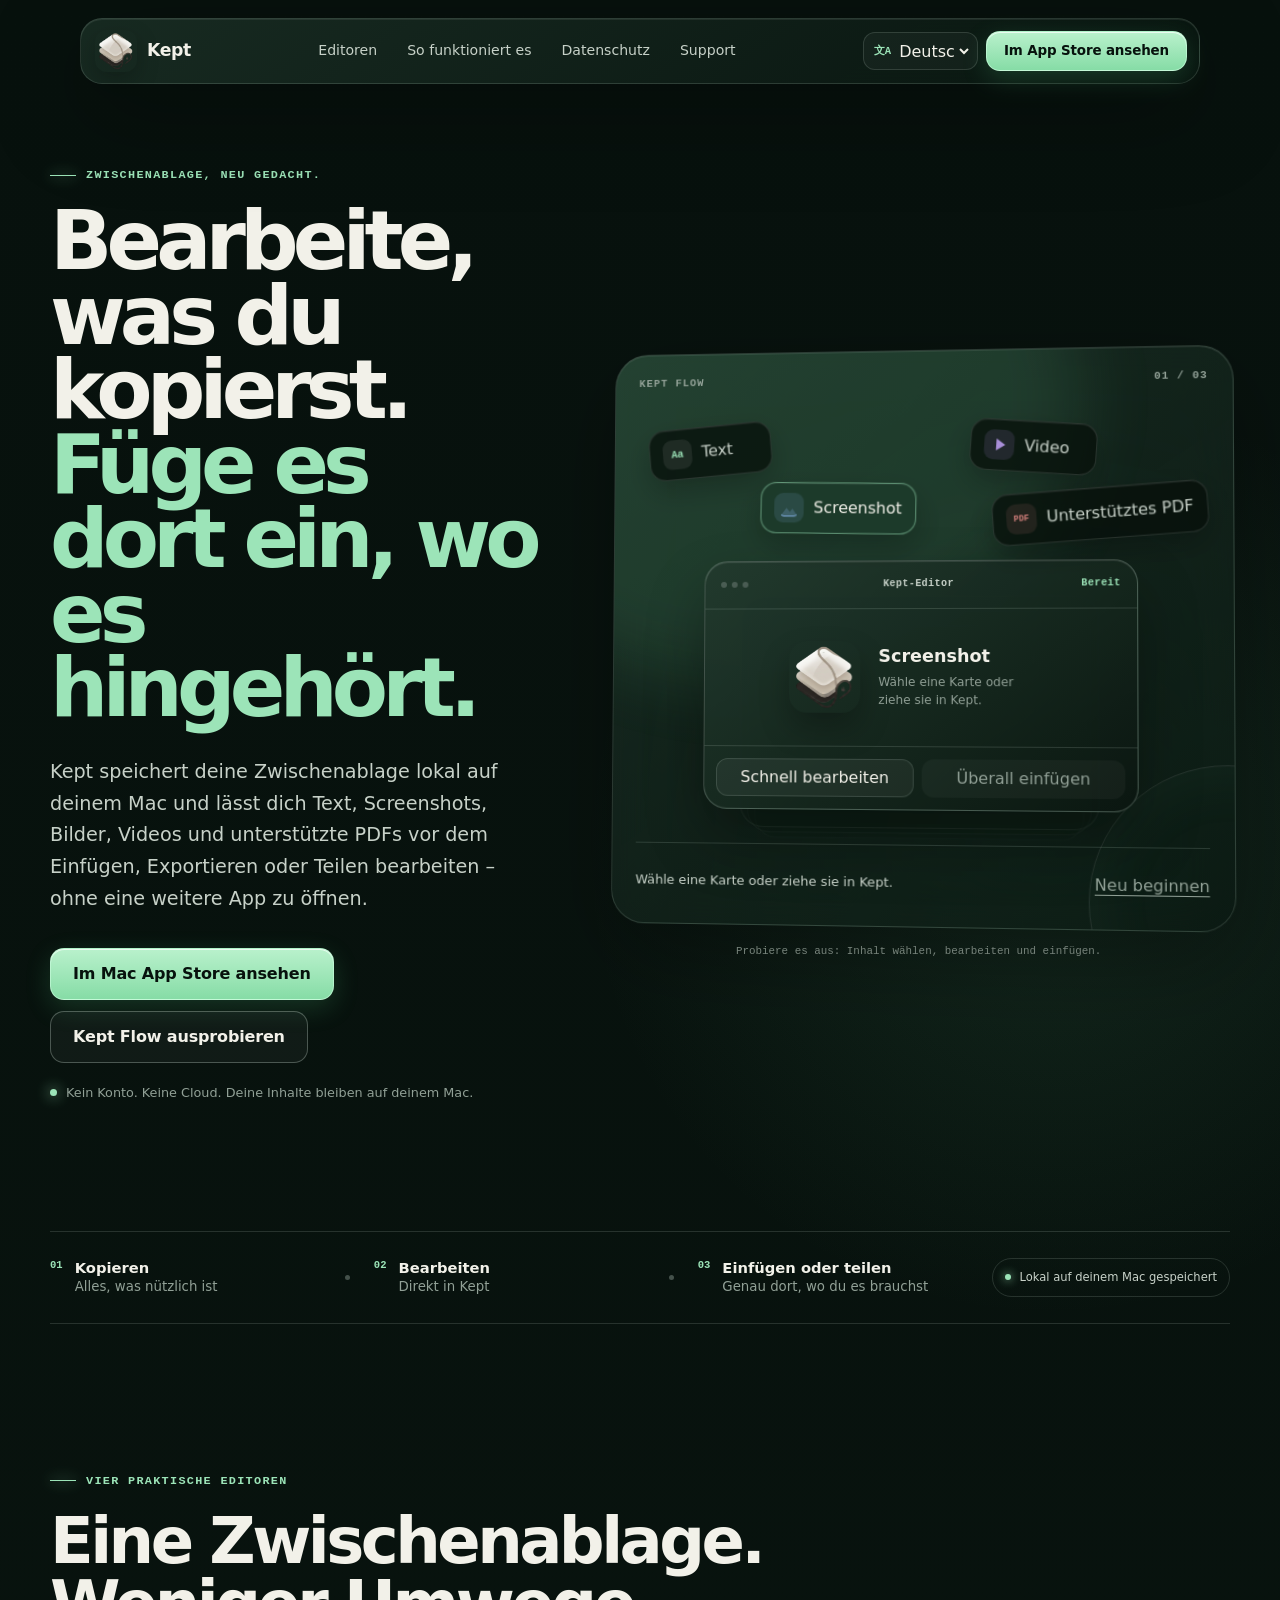
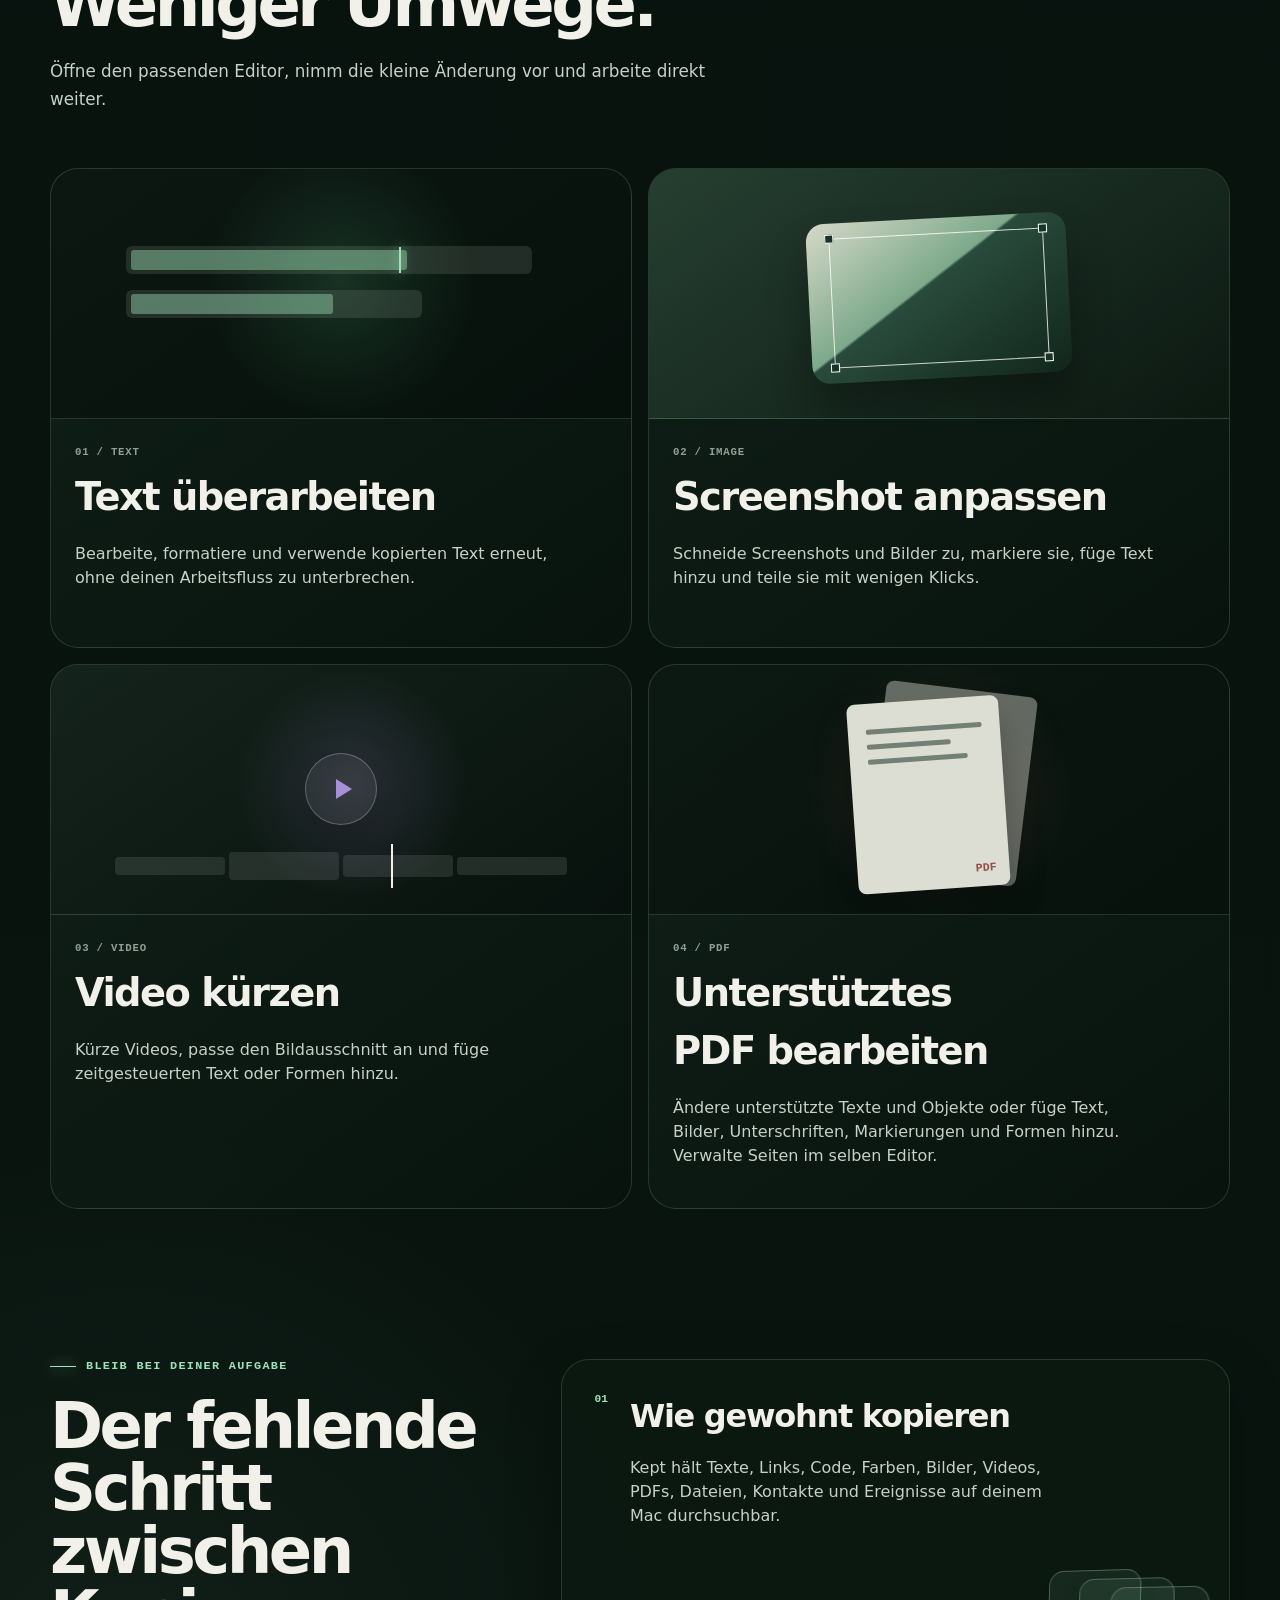
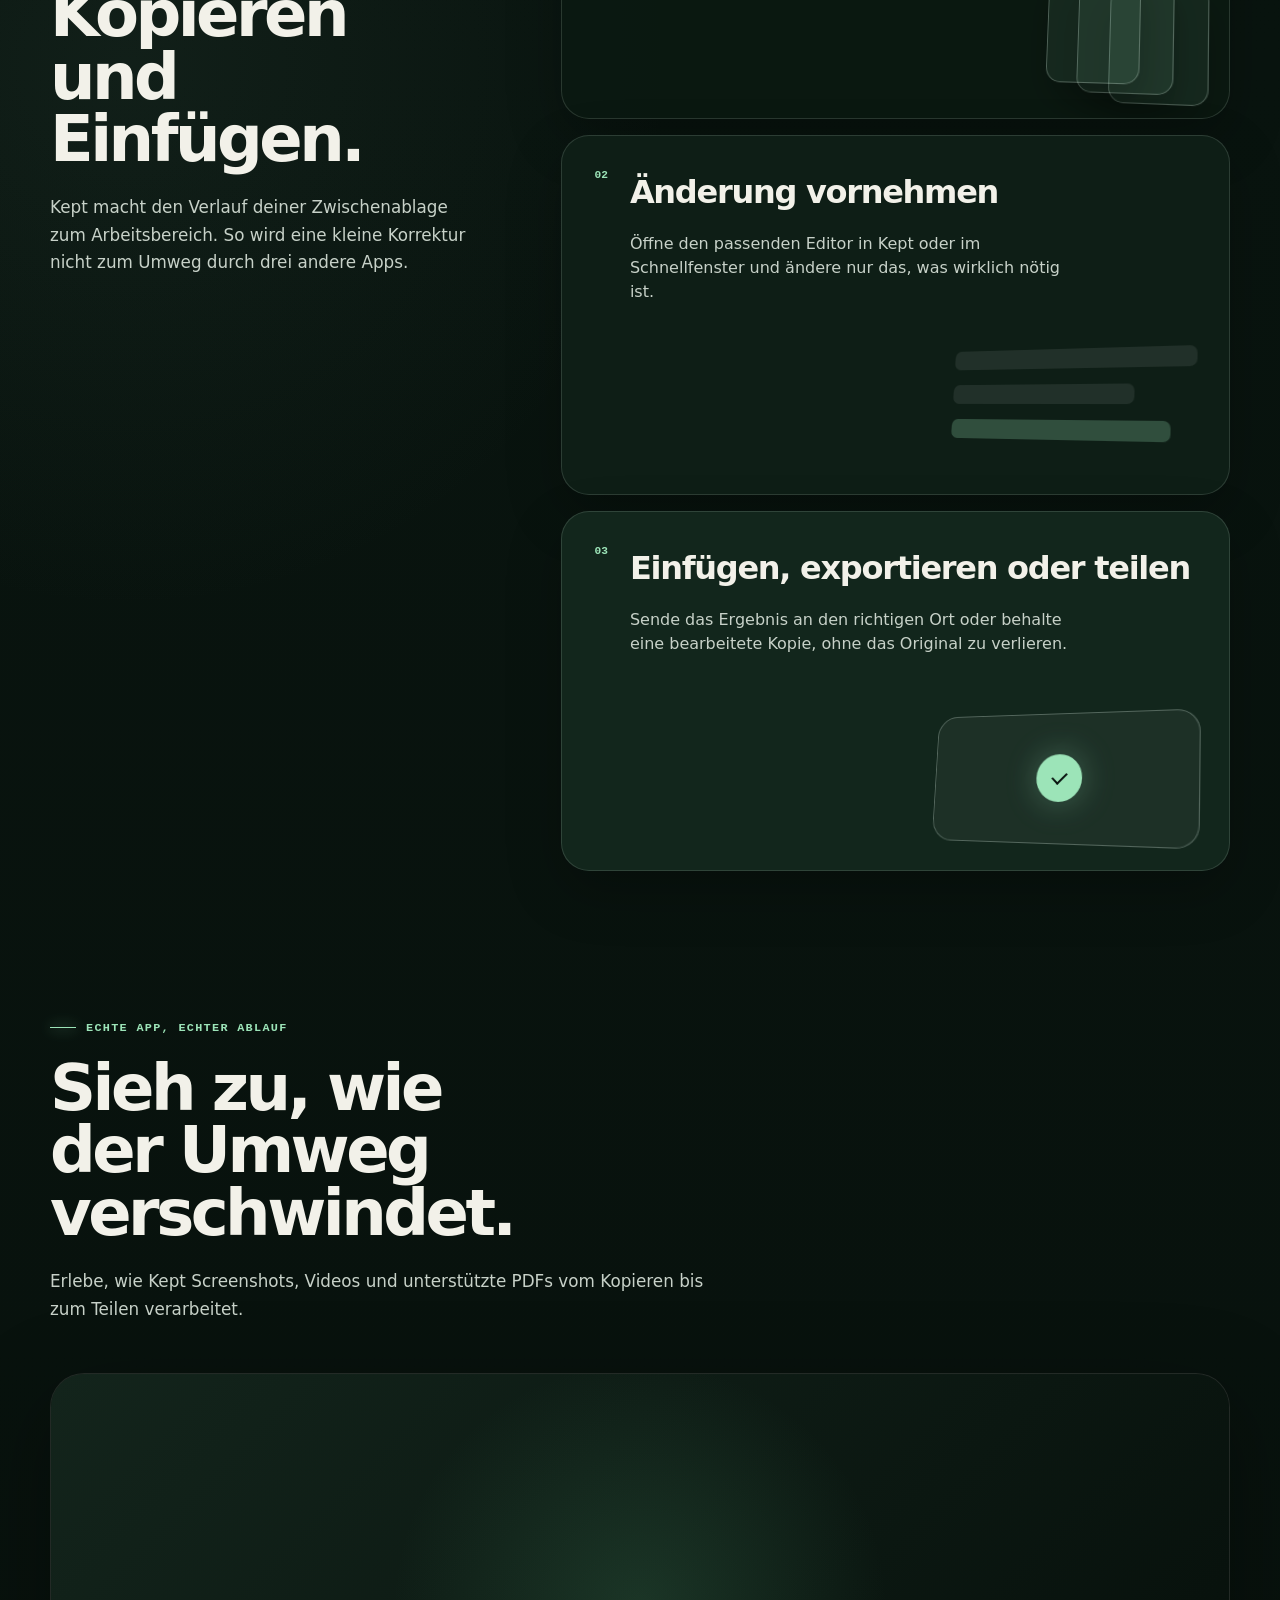
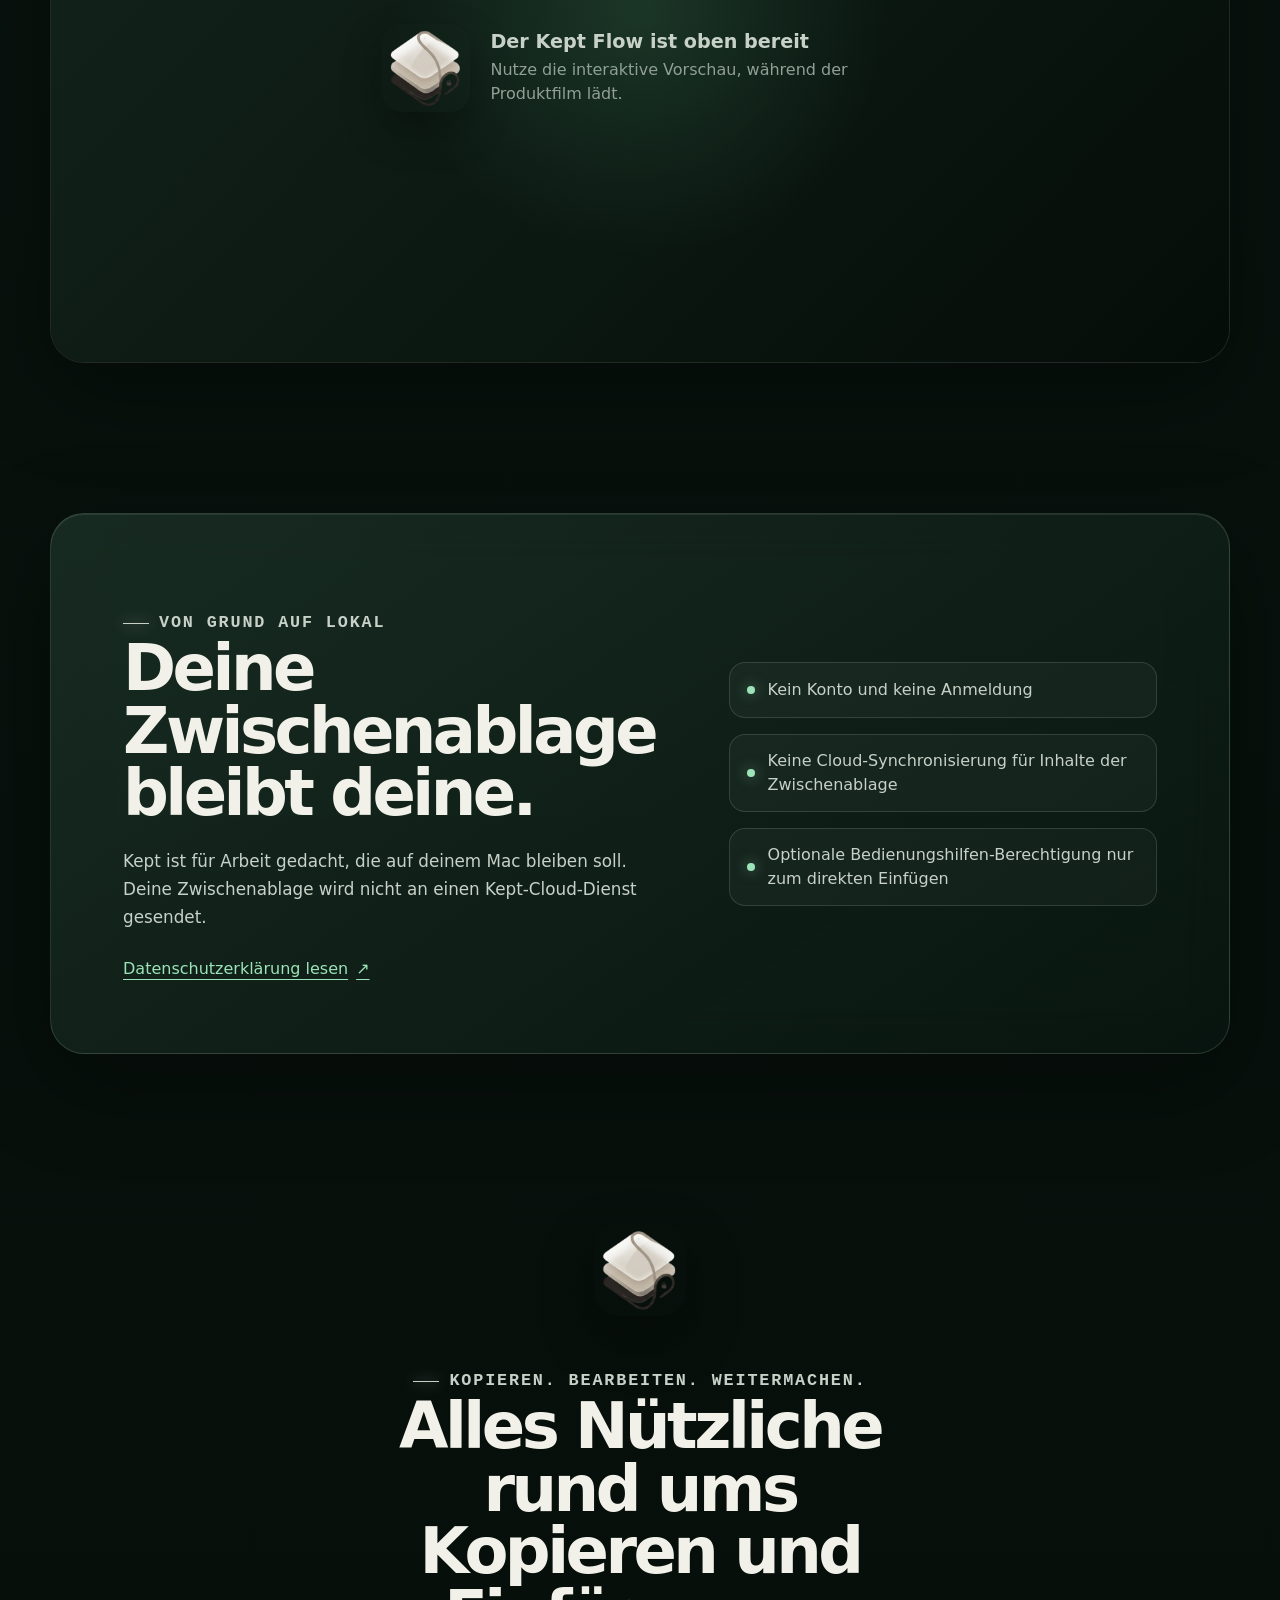
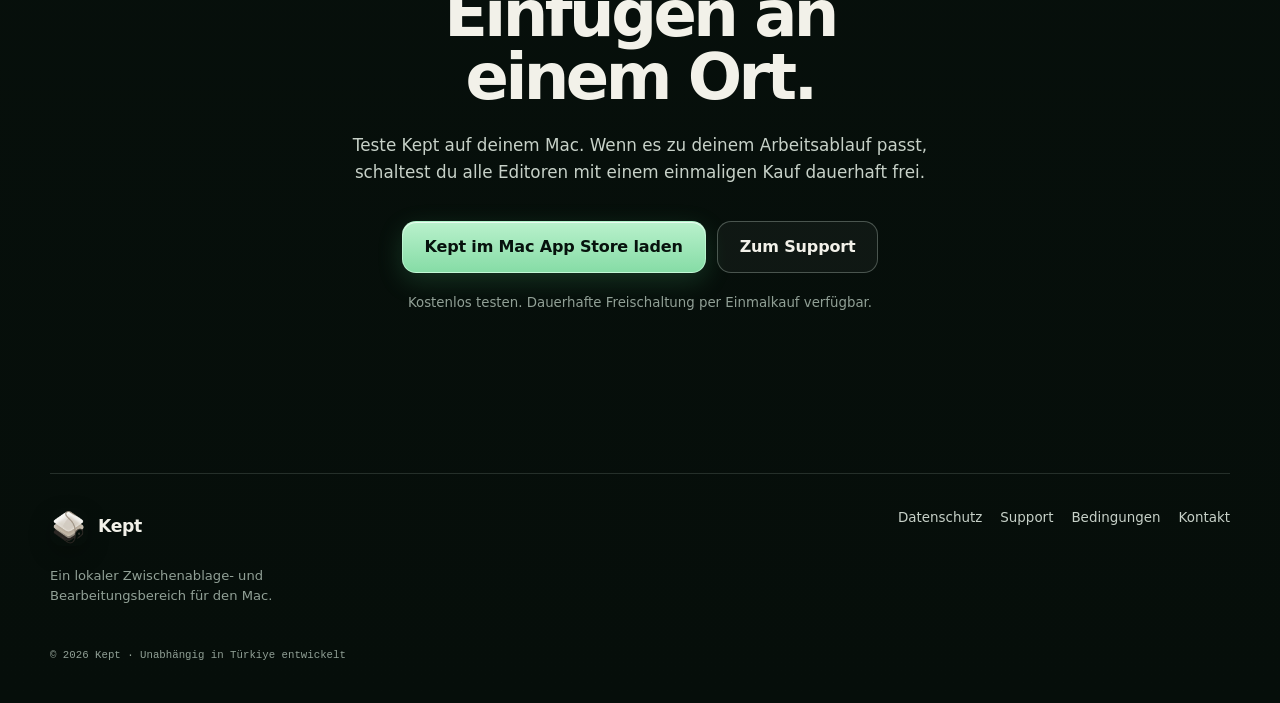
==== de/index.html @ a21b1c45 "Build localized Kept product website" ====
<!doctype html>
<html lang="de" dir="ltr" data-root-prefix="../">
<head>
  <meta charset="utf-8">
  <meta name="viewport" content="width=device-width, initial-scale=1">
  <title>Kept — Kopiertes auf dem Mac bearbeiten</title>
  <meta name="description" content="Ein lokaler Zwischenablage-Manager für den Mac. Bearbeite kopierte Texte, Screenshots, Bilder, Videos und unterstützte PDFs vor dem Einfügen oder Teilen.">
  <meta name="robots" content="index,follow,max-image-preview:large">
  <meta name="theme-color" content="#08110d">
  <meta name="apple-itunes-app" content="app-id=6772479708">
  <link rel="canonical" href="https://yunusislegel-kept.github.io/kept-support/de/">
  <link rel="icon" href="../assets/KeptLogo.png">
  <link rel="apple-touch-icon" href="../assets/KeptLogo.png">
  <link rel="alternate" hreflang="en" href="https://yunusislegel-kept.github.io/kept-support/">
  <link rel="alternate" hreflang="tr" href="https://yunusislegel-kept.github.io/kept-support/tr/">
  <link rel="alternate" hreflang="de" href="https://yunusislegel-kept.github.io/kept-support/de/">
  <link rel="alternate" hreflang="fr" href="https://yunusislegel-kept.github.io/kept-support/fr/">
  <link rel="alternate" hreflang="es" href="https://yunusislegel-kept.github.io/kept-support/es/">
  <link rel="alternate" hreflang="pt-BR" href="https://yunusislegel-kept.github.io/kept-support/pt-BR/">
  <link rel="alternate" hreflang="ja" href="https://yunusislegel-kept.github.io/kept-support/ja/">
  <link rel="alternate" hreflang="x-default" href="https://yunusislegel-kept.github.io/kept-support/">
  <meta property="og:type" content="website">
  <meta property="og:site_name" content="Kept">
  <meta property="og:title" content="Kept — Kopiertes auf dem Mac bearbeiten">
  <meta property="og:description" content="Ein lokaler Zwischenablage-Manager für den Mac. Bearbeite kopierte Texte, Screenshots, Bilder, Videos und unterstützte PDFs vor dem Einfügen oder Teilen.">
  <meta property="og:url" content="https://yunusislegel-kept.github.io/kept-support/de/">
  <meta property="og:image" content="https://yunusislegel-kept.github.io/kept-support/assets/kept-social-preview.png">
  <meta property="og:image:width" content="1200">
  <meta property="og:image:height" content="630">
  <meta property="og:image:alt" content="Kept for Mac">
  <meta property="og:locale" content="de_DE">
  <meta property="og:locale:alternate" content="en_US">
  <meta property="og:locale:alternate" content="tr_TR">
  <meta property="og:locale:alternate" content="fr_FR">
  <meta property="og:locale:alternate" content="es_ES">
  <meta property="og:locale:alternate" content="pt_BR">
  <meta property="og:locale:alternate" content="ja_JP">
  <meta name="twitter:card" content="summary_large_image">
  <meta name="twitter:title" content="Kept — Kopiertes auf dem Mac bearbeiten">
  <meta name="twitter:description" content="Ein lokaler Zwischenablage-Manager für den Mac. Bearbeite kopierte Texte, Screenshots, Bilder, Videos und unterstützte PDFs vor dem Einfügen oder Teilen.">
  <meta name="twitter:image" content="https://yunusislegel-kept.github.io/kept-support/assets/kept-social-preview.png">
  <link rel="stylesheet" href="../assets/site.css">
  <script type="application/ld+json">{"@context":"https://schema.org","@type":"SoftwareApplication","name":"Kept: Clipboard & PDF Editor","applicationCategory":"ProductivityApplication","operatingSystem":"macOS 13.0 or later","url":"https://yunusislegel-kept.github.io/kept-support/de/","downloadUrl":"https://apps.apple.com/app/id6772479708","image":"https://yunusislegel-kept.github.io/kept-support/assets/kept-social-preview.png","description":"Ein lokaler Zwischenablage-Manager für den Mac. Bearbeite kopierte Texte, Screenshots, Bilder, Videos und unterstützte PDFs vor dem Einfügen oder Teilen.","softwareVersion":"2.0","author":{"@type":"Person","name":"Yunus İşlegel"},"offers":{"@type":"Offer","category":"Free download with optional one-time in-app purchase"}}</script>
</head>
<body>
  <a class="skip-link" href="#main">Zum Inhalt springen</a>

  <div class="site-shell">
    <header class="site-header" data-header>
      <nav class="nav-shell glass" aria-label="Hauptnavigation">
        <a class="brand" href="../index.html" aria-label="Kept">
          <img src="../assets/KeptLogo.png" width="42" height="42" alt="">
          <span>Kept</span>
        </a>

        <div class="nav-links" id="primary-navigation">
          <a href="#studios">Editoren</a>
          <a href="#workflow">So funktioniert es</a>
          <a href="../privacy.html">Datenschutz</a>
          <a href="../support.html">Support</a>
        </div>

        <div class="nav-actions">
          <label class="language-control">
            <span class="sr-only">Sprache auswählen</span>
            <span aria-hidden="true">文A</span>
            <select data-language-picker aria-label="Sprache auswählen">
              <option value="en">English</option>
              <option value="tr">Türkçe</option>
              <option value="de" selected>Deutsch</option>
              <option value="fr">Français</option>
              <option value="es">Español</option>
              <option value="pt-BR">Português</option>
              <option value="ja">日本語</option>
            </select>
          </label>
          <a class="button button-small button-bright" href="https://apps.apple.com/app/id6772479708" data-app-store-link>Im App Store ansehen</a>
          <button class="menu-toggle" type="button" aria-expanded="false" aria-controls="primary-navigation" aria-label="Navigationsmenü öffnen" data-menu-toggle>
            <span></span><span></span>
          </button>
        </div>
      </nav>
    </header>

    <main id="main">
      <section class="hero section-pad" aria-labelledby="hero-title">
        <div class="hero-copy reveal">
          <p class="eyebrow"><span></span>Zwischenablage, neu gedacht.</p>
          <h1 id="hero-title">Bearbeite, was du kopierst. <em>Füge es dort ein, wo es hingehört.</em></h1>
          <p class="hero-lead">Kept speichert deine Zwischenablage lokal auf deinem Mac und lässt dich Text, Screenshots, Bilder, Videos und unterstützte PDFs vor dem Einfügen, Exportieren oder Teilen bearbeiten – ohne eine weitere App zu öffnen.</p>
          <div class="hero-actions">
            <a class="button button-large button-bright" href="https://apps.apple.com/app/id6772479708">Im Mac App Store ansehen</a>
            <a class="button button-large button-quiet" href="#flow-demo">Kept Flow ausprobieren</a>
          </div>
          <p class="trust-note"><span aria-hidden="true"></span>Kein Konto. Keine Cloud. Deine Inhalte bleiben auf deinem Mac.</p>
        </div>

        <div class="flow-wrap reveal" id="flow-demo">
          <div class="flow-stage glass" data-flow-stage
               data-picked="Ausgewählt"
               data-edited="Bearbeitet"
               data-complete="Bereit zum Einfügen"
               data-idle="Bereit">
            <div class="flow-topline">
              <span>Kept Flow</span>
              <span data-flow-count>01 / 03</span>
            </div>

            <div class="source-orbit" aria-label="Wähle einen kopierten Inhalt aus">
              <button class="source-card source-card-text" type="button" draggable="true" data-flow-source="text" aria-pressed="false">
                <span class="file-mark mark-text">Aa</span>
                <span>Text</span>
              </button>
              <button class="source-card source-card-image is-selected" type="button" draggable="true" data-flow-source="image" aria-pressed="true">
                <span class="file-mark mark-image"></span>
                <span>Screenshot</span>
              </button>
              <button class="source-card source-card-video" type="button" draggable="true" data-flow-source="video" aria-pressed="false">
                <span class="file-mark mark-video"></span>
                <span>Video</span>
              </button>
              <button class="source-card source-card-pdf" type="button" draggable="true" data-flow-source="pdf" aria-pressed="false">
                <span class="file-mark mark-pdf">PDF</span>
                <span>Unterstütztes PDF</span>
              </button>
            </div>

            <div class="flow-machine" data-flow-dropzone tabindex="0" role="button" aria-label="Ausgewählten Inhalt in Kept ablegen">
              <div class="machine-depth depth-three"></div>
              <div class="machine-depth depth-two"></div>
              <div class="machine-depth depth-one"></div>
              <div class="machine-face">
                <div class="machine-bar">
                  <span class="traffic"><i></i><i></i><i></i></span>
                  <span>Kept-Editor</span>
                  <span class="machine-status" data-flow-status aria-live="polite">Bereit</span>
                </div>
                <div class="machine-content">
                  <img src="../assets/KeptLogo.png" width="72" height="72" alt="">
                  <div>
                    <strong data-flow-title>Screenshot</strong>
                    <span data-flow-description>Wähle eine Karte oder ziehe sie in Kept.</span>
                  </div>
                </div>
                <div class="edit-strip" aria-label="Bearbeitungsaktionen">
                  <button type="button" data-flow-edit>Schnell bearbeiten</button>
                  <button type="button" data-flow-paste disabled>Überall einfügen</button>
                </div>
              </div>
            </div>

            <div class="flow-caption">
              <p data-flow-message aria-live="polite">Wähle eine Karte oder ziehe sie in Kept.</p>
              <button type="button" data-flow-reset>Neu beginnen</button>
            </div>
          </div>
          <p class="flow-hint">Probiere es aus: Inhalt wählen, bearbeiten und einfügen.</p>
        </div>
      </section>

      <section class="proof-rail section-pad reveal" aria-label="Der Kept-Arbeitsablauf">
        <div><span>01</span><strong>Kopieren</strong><small>Alles, was nützlich ist</small></div>
        <i aria-hidden="true"></i>
        <div><span>02</span><strong>Bearbeiten</strong><small>Direkt in Kept</small></div>
        <i aria-hidden="true"></i>
        <div><span>03</span><strong>Einfügen oder teilen</strong><small>Genau dort, wo du es brauchst</small></div>
        <div class="local-chip"><b></b>Lokal auf deinem Mac gespeichert</div>
      </section>

      <section class="studios section-pad" id="studios" aria-labelledby="studios-title">
        <div class="section-heading reveal">
          <p class="eyebrow"><span></span>Vier praktische Editoren</p>
          <h2 id="studios-title">Eine Zwischenablage. Weniger Umwege.</h2>
          <p>Öffne den passenden Editor, nimm die kleine Änderung vor und arbeite direkt weiter.</p>
        </div>

        <div class="studio-grid">
          <article class="studio-card studio-text reveal">
            <div class="studio-visual text-visual" aria-hidden="true">
              <div class="text-line line-one"></div><div class="text-line line-two"></div><div class="text-cursor"></div>
            </div>
            <p class="card-index">01 / TEXT</p>
            <h3>Text überarbeiten</h3>
            <p>Bearbeite, formatiere und verwende kopierten Text erneut, ohne deinen Arbeitsfluss zu unterbrechen.</p>
          </article>

          <article class="studio-card studio-image reveal">
            <div class="studio-visual image-visual" aria-hidden="true">
              <div class="crop-frame"><span></span><span></span><span></span><span></span></div>
            </div>
            <p class="card-index">02 / IMAGE</p>
            <h3>Screenshot anpassen</h3>
            <p>Schneide Screenshots und Bilder zu, markiere sie, füge Text hinzu und teile sie mit wenigen Klicks.</p>
          </article>

          <article class="studio-card studio-video reveal">
            <div class="studio-visual video-visual" aria-hidden="true">
              <div class="play-mark"></div><div class="timeline"><i></i><i></i><i></i><i></i><b></b></div>
            </div>
            <p class="card-index">03 / VIDEO</p>
            <h3>Video kürzen</h3>
            <p>Kürze Videos, passe den Bildausschnitt an und füge zeitgesteuerten Text oder Formen hinzu.</p>
          </article>

          <article class="studio-card studio-pdf reveal">
            <div class="studio-visual pdf-visual" aria-hidden="true">
              <div class="pdf-page back-page"></div><div class="pdf-page front-page"><i></i><i></i><i></i><b>PDF</b></div>
            </div>
            <p class="card-index">04 / PDF</p>
            <h3>Unterstütztes PDF bearbeiten</h3>
            <p>Ändere unterstützte Texte und Objekte oder füge Text, Bilder, Unterschriften, Markierungen und Formen hinzu. Verwalte Seiten im selben Editor.</p>
          </article>
        </div>
      </section>

      <section class="workflow section-pad" id="workflow" aria-labelledby="workflow-title">
        <div class="workflow-intro reveal">
          <p class="eyebrow"><span></span>Bleib bei deiner Aufgabe</p>
          <h2 id="workflow-title">Der fehlende Schritt zwischen Kopieren und Einfügen.</h2>
          <p>Kept macht den Verlauf deiner Zwischenablage zum Arbeitsbereich. So wird eine kleine Korrektur nicht zum Umweg durch drei andere Apps.</p>
        </div>

        <div class="workflow-track">
          <article class="workflow-step reveal">
            <span>01</span>
            <div><h3>Wie gewohnt kopieren</h3><p>Kept hält Texte, Links, Code, Farben, Bilder, Videos, PDFs, Dateien, Kontakte und Ereignisse auf deinem Mac durchsuchbar.</p></div>
            <div class="step-object object-copy" aria-hidden="true"><i></i><i></i><i></i></div>
          </article>
          <article class="workflow-step reveal">
            <span>02</span>
            <div><h3>Änderung vornehmen</h3><p>Öffne den passenden Editor in Kept oder im Schnellfenster und ändere nur das, was wirklich nötig ist.</p></div>
            <div class="step-object object-edit" aria-hidden="true"><i></i><i></i><i></i></div>
          </article>
          <article class="workflow-step reveal">
            <span>03</span>
            <div><h3>Einfügen, exportieren oder teilen</h3><p>Sende das Ergebnis an den richtigen Ort oder behalte eine bearbeitete Kopie, ohne das Original zu verlieren.</p></div>
            <div class="step-object object-paste" aria-hidden="true"><i></i><b></b></div>
          </article>
        </div>
      </section>

      <section class="media-section section-pad" id="film" aria-labelledby="film-title">
        <div class="section-heading reveal">
          <p class="eyebrow"><span></span>Echte App, echter Ablauf</p>
          <h2 id="film-title">Sieh zu, wie der Umweg verschwindet.</h2>
          <p>Erlebe, wie Kept Screenshots, Videos und unterstützte PDFs vom Kopieren bis zum Teilen verarbeitet.</p>
        </div>

        <div class="media-frame glass reveal" data-media-frame>
          <video controls playsinline preload="metadata" poster="../assets/media/kept-demo-poster.jpg" data-product-video aria-label="Kept Produktdemonstration">
            <source src="../assets/media/kept-demo.mp4" type="video/mp4">
            <track kind="captions" srclang="en" label="English" src="../assets/media/kept-demo-en.vtt" default>
          </video>
          <div class="media-fallback" data-media-fallback>
            <img src="../assets/KeptLogo.png" width="88" height="88" alt="">
            <div><strong>Der Kept Flow ist oben bereit</strong><span>Nutze die interaktive Vorschau, während der Produktfilm lädt.</span></div>
          </div>
        </div>
      </section>

      <section class="privacy-section section-pad" id="privacy" aria-labelledby="privacy-title">
        <div class="privacy-card glass reveal">
          <div>
            <p class="eyebrow"><span></span>Von Grund auf lokal</p>
            <h2 id="privacy-title">Deine Zwischenablage bleibt deine.</h2>
            <p>Kept ist für Arbeit gedacht, die auf deinem Mac bleiben soll. Deine Zwischenablage wird nicht an einen Kept-Cloud-Dienst gesendet.</p>
            <a class="text-link" href="../privacy.html">Datenschutzerklärung lesen <span aria-hidden="true">↗</span></a>
          </div>
          <ul>
            <li><span></span>Kein Konto und keine Anmeldung</li>
            <li><span></span>Keine Cloud-Synchronisierung für Inhalte der Zwischenablage</li>
            <li><span></span>Optionale Bedienungshilfen-Berechtigung nur zum direkten Einfügen</li>
          </ul>
        </div>
      </section>

      <section class="final-cta section-pad reveal" aria-labelledby="cta-title">
        <img src="../assets/KeptLogo.png" width="92" height="92" alt="">
        <p class="eyebrow"><span></span>Kopieren. Bearbeiten. Weitermachen.</p>
        <h2 id="cta-title">Alles Nützliche rund ums Kopieren und Einfügen an einem Ort.</h2>
        <p>Teste Kept auf deinem Mac. Wenn es zu deinem Arbeitsablauf passt, schaltest du alle Editoren mit einem einmaligen Kauf dauerhaft frei.</p>
        <div class="hero-actions">
          <a class="button button-large button-bright" href="https://apps.apple.com/app/id6772479708">Kept im Mac App Store laden</a>
          <a class="button button-large button-quiet" href="../support.html">Zum Support</a>
        </div>
        <small>Kostenlos testen. Dauerhafte Freischaltung per Einmalkauf verfügbar.</small>
      </section>
    </main>

    <footer class="site-footer section-pad">
      <div class="footer-brand">
        <a class="brand" href="../index.html"><img src="../assets/KeptLogo.png" width="38" height="38" alt=""><span>Kept</span></a>
        <p>Ein lokaler Zwischenablage- und Bearbeitungsbereich für den Mac.</p>
      </div>
      <div class="footer-links">
        <a href="../privacy.html">Datenschutz</a>
        <a href="../support.html">Support</a>
        <a href="https://www.apple.com/legal/internet-services/itunes/dev/stdeula/">Bedingungen</a>
        <a href="mailto:keptsupport@gmail.com">Kontakt</a>
      </div>
      <p class="footer-meta">© 2026 Kept · Unabhängig in Türkiye entwickelt</p>
    </footer>
  </div>

  <noscript><div class="noscript">Für die interaktive Kept-Flow-Demo ist JavaScript erforderlich.</div></noscript>
  <script src="../assets/site.js" defer></script>
</body>
</html>
---- assets/site.css ----
:root {
  --vault: #07110d;
  --vault-2: #0a1711;
  --panel: rgba(20, 37, 29, 0.64);
  --panel-strong: rgba(21, 39, 31, 0.86);
  --line: rgba(226, 244, 233, 0.14);
  --line-bright: rgba(226, 244, 233, 0.28);
  --paper: #f2f1e9;
  --paper-soft: #c7d1c8;
  --muted: #91a096;
  --mint: #9ce4b8;
  --mint-strong: #60c98c;
  --amber: #d7ad79;
  --blue: #7ca7d8;
  --rose: #d17f7a;
  --violet: #a98ed8;
  --shadow: 0 28px 90px rgba(0, 0, 0, 0.34);
  --radius: 28px;
  --display: ui-rounded, "SF Pro Rounded", "Avenir Next", system-ui, sans-serif;
  --body: "SF Pro Text", "Avenir Next", system-ui, -apple-system, BlinkMacSystemFont, sans-serif;
  --mono: "SFMono-Regular", "SF Mono", ui-monospace, monospace;
}

* { box-sizing: border-box; }

html {
  scroll-behavior: smooth;
  color-scheme: dark;
  background: var(--vault);
}

body {
  margin: 0;
  min-width: 320px;
  min-height: 100vh;
  overflow-x: hidden;
  color: var(--paper);
  background:
    radial-gradient(circle at 82% 12%, rgba(75, 148, 105, 0.16), transparent 29rem),
    radial-gradient(circle at 10% 46%, rgba(89, 129, 111, 0.1), transparent 34rem),
    linear-gradient(180deg, #07110d 0%, #09140f 46%, #060e0a 100%);
  font-family: var(--body);
  line-height: 1.5;
  -webkit-font-smoothing: antialiased;
}

body::before {
  content: "";
  position: fixed;
  inset: 0;
  z-index: -2;
  pointer-events: none;
  opacity: 0.21;
  background-image:
    linear-gradient(rgba(255,255,255,.025) 1px, transparent 1px),
    linear-gradient(90deg, rgba(255,255,255,.025) 1px, transparent 1px);
  background-size: 72px 72px;
  mask-image: linear-gradient(to bottom, #000, transparent 88%);
}

body::after {
  content: "";
  position: fixed;
  width: 28rem;
  height: 28rem;
  right: -15rem;
  top: 42vh;
  z-index: -1;
  pointer-events: none;
  border: 1px solid rgba(156, 228, 184, 0.15);
  border-radius: 50%;
  box-shadow: 0 0 8rem rgba(87, 177, 124, 0.1), inset 0 0 8rem rgba(87, 177, 124, 0.06);
}

a { color: inherit; text-decoration: none; }
button, select { font: inherit; }
button, a, select { -webkit-tap-highlight-color: transparent; }
img, video { max-width: 100%; }

:focus-visible {
  outline: 2px solid var(--mint);
  outline-offset: 4px;
}

::selection { color: var(--vault); background: var(--mint); }

.site-shell { min-height: 100vh; }
.section-pad { width: min(1180px, calc(100% - 48px)); margin-inline: auto; }
.glass {
  border: 1px solid var(--line);
  background: linear-gradient(145deg, rgba(31, 53, 42, .72), rgba(10, 23, 17, .7));
  box-shadow: inset 0 1px rgba(255,255,255,.08), var(--shadow);
  backdrop-filter: blur(24px) saturate(125%);
  -webkit-backdrop-filter: blur(24px) saturate(125%);
}

.skip-link {
  position: fixed;
  top: 12px;
  left: 12px;
  z-index: 100;
  padding: 10px 14px;
  color: var(--vault);
  background: var(--mint);
  border-radius: 999px;
  transform: translateY(-160%);
  transition: transform .2s ease;
}
.skip-link:focus { transform: translateY(0); }
.sr-only {
  position: absolute !important;
  width: 1px !important;
  height: 1px !important;
  padding: 0 !important;
  margin: -1px !important;
  overflow: hidden !important;
  clip: rect(0, 0, 0, 0) !important;
  white-space: nowrap !important;
  border: 0 !important;
}

.site-header {
  position: fixed;
  inset: 18px 0 auto;
  z-index: 50;
  pointer-events: none;
}

.nav-shell {
  width: min(1120px, calc(100% - 36px));
  min-height: 66px;
  margin: 0 auto;
  padding: 10px 12px 10px 14px;
  border-radius: 22px;
  display: flex;
  align-items: center;
  gap: 22px;
  pointer-events: auto;
  transition: background .25s ease, border-color .25s ease, transform .25s ease;
}

.site-header.is-scrolled .nav-shell {
  background: rgba(9, 20, 15, .87);
  border-color: var(--line-bright);
  transform: translateY(-4px);
}

.brand { display: inline-flex; align-items: center; gap: 10px; min-width: max-content; }
.brand img { border-radius: 12px; box-shadow: 0 8px 22px rgba(0,0,0,.24); }
.brand span { font: 700 1.08rem/1 var(--display); letter-spacing: -.02em; }

.nav-links {
  display: flex;
  align-items: center;
  gap: 6px;
  margin: 0 auto;
}
.nav-links a {
  padding: 9px 12px;
  border-radius: 12px;
  color: var(--paper-soft);
  font-size: .88rem;
  transition: color .18s ease, background .18s ease;
}
.nav-links a:hover { color: var(--paper); background: rgba(255,255,255,.06); }

.nav-actions { display: flex; align-items: center; gap: 8px; }
.language-control {
  height: 38px;
  display: inline-flex;
  align-items: center;
  gap: 4px;
  padding: 0 5px 0 10px;
  border: 1px solid var(--line);
  border-radius: 12px;
  color: var(--paper-soft);
  background: rgba(255,255,255,.035);
}
.language-control > span:not(.sr-only) { font: 600 .66rem/1 var(--mono); color: var(--mint); }
.language-control select {
  max-width: 4.8rem;
  border: 0;
  color: var(--paper);
  background: transparent;
  cursor: pointer;
}

.button {
  display: inline-flex;
  align-items: center;
  justify-content: center;
  gap: 8px;
  min-height: 42px;
  padding: 0 17px;
  border: 1px solid var(--line-bright);
  border-radius: 14px;
  font-weight: 690;
  letter-spacing: -.01em;
  transition: transform .18s ease, border-color .18s ease, background .18s ease, box-shadow .18s ease;
}
.button:hover { transform: translateY(-2px); border-color: rgba(255,255,255,.36); }
.button-bright {
  color: #07120d;
  border-color: rgba(206, 255, 224, .58);
  background: linear-gradient(180deg, #b9f1cc, #86dca6);
  box-shadow: inset 0 1px rgba(255,255,255,.7), 0 8px 26px rgba(81, 193, 124, .2);
}
.button-bright:hover { box-shadow: inset 0 1px rgba(255,255,255,.7), 0 12px 32px rgba(81, 193, 124, .3); }
.button-quiet { background: rgba(255,255,255,.04); }
.button-small { min-height: 40px; font-size: .84rem; }
.button-large { min-height: 52px; padding-inline: 22px; }

.menu-toggle { display: none; width: 42px; height: 40px; border: 1px solid var(--line); border-radius: 12px; color: inherit; background: rgba(255,255,255,.035); }
.menu-toggle span { display: block; width: 17px; height: 1px; margin: 5px auto; background: currentColor; transition: transform .2s ease; }

.hero {
  min-height: 860px;
  padding-top: 168px;
  padding-bottom: 92px;
  display: grid;
  grid-template-columns: minmax(0, .88fr) minmax(520px, 1.12fr);
  align-items: center;
  gap: 68px;
}

.hero-copy { padding-bottom: 36px; }
.eyebrow {
  display: flex;
  align-items: center;
  gap: 10px;
  margin: 0 0 22px;
  color: var(--mint);
  font: 650 .74rem/1.2 var(--mono);
  letter-spacing: .11em;
  text-transform: uppercase;
}
.eyebrow > span { width: 26px; height: 1px; background: currentColor; box-shadow: 0 0 14px currentColor; }

h1, h2, h3 { margin: 0; font-family: var(--display); text-wrap: balance; }
h1 {
  max-width: 10.5ch;
  font-size: clamp(3.4rem, 6.4vw, 6.75rem);
  line-height: .91;
  letter-spacing: -.072em;
  font-weight: 660;
}
h1 em { color: var(--mint); font-style: normal; font-weight: 700; }
.hero-lead {
  max-width: 58ch;
  margin: 30px 0 0;
  color: var(--paper-soft);
  font-size: clamp(1rem, 1.5vw, 1.2rem);
  line-height: 1.65;
}
.hero-actions { display: flex; flex-wrap: wrap; gap: 11px; margin-top: 34px; }
.trust-note { display: flex; align-items: center; gap: 9px; margin: 20px 0 0; color: var(--muted); font-size: .8rem; }
.trust-note span { width: 7px; height: 7px; border-radius: 50%; background: var(--mint); box-shadow: 0 0 14px var(--mint); }

.flow-wrap { perspective: 1200px; }
.flow-stage {
  position: relative;
  min-height: 570px;
  padding: 24px;
  overflow: hidden;
  border-radius: 34px;
  transform: rotateY(-4deg) rotateX(1.5deg);
  transform-style: preserve-3d;
  transition: transform .25s ease;
}
.flow-stage::before {
  content: "";
  position: absolute;
  inset: -40% 24% 42% -30%;
  border-radius: 50%;
  background: rgba(116, 221, 159, .12);
  filter: blur(34px);
  pointer-events: none;
}
.flow-stage::after {
  content: "";
  position: absolute;
  width: 270px;
  height: 270px;
  right: -130px;
  bottom: -110px;
  border: 1px solid rgba(255,255,255,.1);
  border-radius: 50%;
  box-shadow: inset 0 0 70px rgba(144, 221, 174, .05);
}
.flow-stage.is-hovering { transform: rotateY(-1.2deg) rotateX(.6deg) scale(1.005); }
.flow-topline { position: relative; z-index: 2; display: flex; justify-content: space-between; color: var(--muted); font: 600 .68rem/1 var(--mono); letter-spacing: .09em; text-transform: uppercase; }
.source-orbit { position: relative; z-index: 3; min-height: 144px; margin-top: 28px; }
.source-card {
  position: absolute;
  display: inline-flex;
  align-items: center;
  gap: 10px;
  min-width: 126px;
  padding: 10px 13px;
  color: var(--paper-soft);
  border: 1px solid rgba(255,255,255,.13);
  border-radius: 16px;
  background: rgba(6, 15, 10, .78);
  box-shadow: 0 12px 30px rgba(0,0,0,.24), inset 0 1px rgba(255,255,255,.06);
  cursor: grab;
  user-select: none;
  transition: transform .2s ease, color .2s ease, border-color .2s ease, background .2s ease;
}
.source-card:hover, .source-card.is-selected { color: var(--paper); border-color: rgba(156,228,184,.55); background: rgba(27, 57, 42, .9); }
.source-card:active { cursor: grabbing; }
.source-card-text { top: 10px; left: 2%; transform: rotate(-5deg) translateZ(25px); }
.source-card-image { top: 73px; left: 22%; transform: rotate(3deg) translateZ(42px); }
.source-card-video { top: 9px; right: 19%; transform: rotate(4deg) translateZ(24px); }
.source-card-pdf { top: 76px; right: 0; transform: rotate(-4deg) translateZ(48px); }
.source-card-text:hover, .source-card-text.is-selected { transform: rotate(-2deg) translateY(-4px) translateZ(35px); }
.source-card-image:hover, .source-card-image.is-selected { transform: rotate(1deg) translateY(-4px) translateZ(52px); }
.source-card-video:hover, .source-card-video.is-selected { transform: rotate(2deg) translateY(-4px) translateZ(34px); }
.source-card-pdf:hover, .source-card-pdf.is-selected { transform: rotate(-1deg) translateY(-4px) translateZ(58px); }
.file-mark { width: 30px; height: 30px; flex: 0 0 30px; display: grid; place-items: center; border-radius: 9px; background: rgba(255,255,255,.08); font: 700 .66rem/1 var(--mono); }
.mark-text { color: var(--mint); }
.mark-image { position: relative; background: rgba(124,167,216,.15); }
.mark-image::before { content: ""; position: absolute; inset: 7px 6px 6px; border: 1px solid var(--blue); border-radius: 4px; clip-path: polygon(0 100%, 36% 48%, 55% 72%, 70% 53%, 100% 100%); background: rgba(124,167,216,.25); }
.mark-video { position: relative; background: rgba(169,142,216,.14); }
.mark-video::before { content: ""; width: 0; height: 0; border-top: 6px solid transparent; border-bottom: 6px solid transparent; border-left: 9px solid var(--violet); margin-left: 2px; }
.mark-pdf { color: var(--rose); background: rgba(209,127,122,.12); font-size: .54rem; }

.flow-machine { position: relative; z-index: 2; width: 76%; min-height: 248px; margin: 4px auto 0; cursor: pointer; transform-style: preserve-3d; }
.machine-depth { position: absolute; inset: 20px 7% -12px; border: 1px solid var(--line); border-radius: 25px; background: rgba(15,31,23,.62); transition: transform .35s cubic-bezier(.2,.8,.2,1); }
.depth-three { transform: translateZ(-60px) translateY(31px) scale(.88); opacity: .28; }
.depth-two { transform: translateZ(-40px) translateY(21px) scale(.92); opacity: .42; }
.depth-one { transform: translateZ(-20px) translateY(11px) scale(.96); opacity: .62; }
.machine-face { position: relative; overflow: hidden; border: 1px solid rgba(222,243,231,.24); border-radius: 24px; background: linear-gradient(145deg, rgba(33,57,45,.96), rgba(10,22,16,.96)); box-shadow: 0 30px 60px rgba(0,0,0,.33), inset 0 1px rgba(255,255,255,.1); }
.machine-bar { height: 48px; padding: 0 16px; display: grid; grid-template-columns: 1fr auto 1fr; align-items: center; border-bottom: 1px solid var(--line); color: var(--muted); font: 600 .63rem/1 var(--mono); letter-spacing: .04em; }
.machine-bar > span:nth-child(2) { justify-self: center; color: var(--paper-soft); }
.machine-status { justify-self: end; color: var(--mint); }
.traffic { display: inline-flex; gap: 5px; }
.traffic i { width: 6px; height: 6px; border-radius: 50%; background: rgba(255,255,255,.19); }
.machine-content { min-height: 137px; display: flex; align-items: center; justify-content: center; gap: 18px; padding: 24px; }
.machine-content img { border-radius: 18px; box-shadow: 0 16px 30px rgba(0,0,0,.25); transform: translateZ(24px); }
.machine-content div { display: grid; gap: 6px; }
.machine-content strong { font: 700 1.1rem/1.2 var(--display); }
.machine-content span { max-width: 22ch; color: var(--muted); font-size: .76rem; }
.edit-strip { display: flex; gap: 8px; padding: 12px; border-top: 1px solid var(--line); }
.edit-strip button { flex: 1; min-height: 38px; border: 1px solid var(--line); border-radius: 12px; color: var(--paper); background: rgba(255,255,255,.05); cursor: pointer; }
.edit-strip button:last-child { color: var(--vault); border-color: transparent; background: var(--mint); }
.edit-strip button:disabled { color: var(--muted); background: rgba(255,255,255,.035); cursor: not-allowed; }
.flow-machine.is-dragover .machine-face { border-color: var(--mint); box-shadow: 0 0 0 4px rgba(156,228,184,.08), 0 30px 60px rgba(0,0,0,.33); }
.flow-machine.is-edited .machine-face { animation: machine-finish .48s ease both; }
@keyframes machine-finish { 50% { transform: translateY(-6px); box-shadow: 0 0 40px rgba(96,201,140,.2); } }
.flow-caption { position: relative; z-index: 2; display: flex; align-items: center; justify-content: space-between; gap: 16px; margin-top: 34px; padding-top: 18px; border-top: 1px solid var(--line); }
.flow-caption p { margin: 0; color: var(--paper-soft); font-size: .82rem; }
.flow-caption button { padding: 7px 0; border: 0; color: var(--muted); background: transparent; cursor: pointer; text-decoration: underline; text-underline-offset: 4px; }
.flow-hint { margin: 17px 0 0; color: var(--muted); text-align: center; font: 500 .68rem/1.5 var(--mono); }

.proof-rail { display: grid; grid-template-columns: 1fr auto 1fr auto 1fr auto; gap: 24px; align-items: center; padding-top: 26px; padding-bottom: 26px; border-top: 1px solid var(--line); border-bottom: 1px solid var(--line); }
.proof-rail > div:not(.local-chip) { display: grid; grid-template-columns: auto 1fr; column-gap: 12px; }
.proof-rail span { grid-row: 1 / 3; color: var(--mint); font: 600 .66rem/1.5 var(--mono); }
.proof-rail strong { font: 680 .92rem/1.3 var(--display); }
.proof-rail small { color: var(--muted); }
.proof-rail > i { width: 5px; height: 5px; border-radius: 50%; background: var(--line-bright); }
.local-chip { display: inline-flex; align-items: center; gap: 8px; padding: 10px 12px; border: 1px solid var(--line); border-radius: 999px; color: var(--paper-soft); font-size: .72rem; }
.local-chip b { width: 6px; height: 6px; border-radius: 50%; background: var(--mint); box-shadow: 0 0 10px var(--mint); }

.studios, .workflow, .media-section, .privacy-section { padding-top: 150px; }
.section-heading { max-width: 720px; }
.section-heading h2, .workflow-intro h2, .privacy-card h2, .final-cta h2 { font-size: clamp(2.5rem, 5vw, 5rem); line-height: .98; letter-spacing: -.055em; }
.section-heading > p:last-child, .workflow-intro > p:last-child, .privacy-card > div > p, .final-cta > p { max-width: 62ch; margin: 23px 0 0; color: var(--paper-soft); font-size: 1.05rem; line-height: 1.65; }
.studio-grid { margin-top: 54px; display: grid; grid-template-columns: repeat(2, 1fr); gap: 16px; }
.studio-card { position: relative; min-height: 480px; padding: 24px; overflow: hidden; border: 1px solid var(--line); border-radius: var(--radius); background: linear-gradient(145deg, rgba(21,38,30,.72), rgba(8,19,13,.84)); transition: transform .25s ease, border-color .25s ease; }
.studio-card:hover { transform: translateY(-5px); border-color: var(--line-bright); }
.studio-card:nth-child(2), .studio-card:nth-child(3) { min-height: 410px; }
.studio-card h3 { font-size: clamp(1.8rem, 3vw, 2.7rem); letter-spacing: -.04em; }
.studio-card > p:last-child { max-width: 48ch; color: var(--paper-soft); }
.card-index { color: var(--muted); font: 600 .67rem/1 var(--mono); letter-spacing: .07em; }
.studio-visual { position: relative; height: 250px; margin: -24px -24px 28px; overflow: hidden; border-bottom: 1px solid var(--line); background: rgba(3,10,6,.34); }
.text-visual { background: radial-gradient(circle at 50% 45%, rgba(96,201,140,.16), transparent 42%), rgba(3,10,6,.38); }
.text-line { position: absolute; left: 13%; height: 28px; border-radius: 6px; background: rgba(242,241,233,.11); }
.line-one { top: 77px; width: 70%; }
.line-two { top: 121px; width: 51%; }
.text-line::after { content: ""; position: absolute; inset: 4px auto 4px 5px; width: 68%; border-radius: 3px; background: rgba(156,228,184,.42); }
.text-cursor { position: absolute; left: 60%; top: 78px; width: 2px; height: 26px; background: var(--mint); box-shadow: 0 0 12px var(--mint); }
.image-visual { background: linear-gradient(145deg, rgba(57,91,71,.52), rgba(13,26,18,.6)); }
.image-visual::before { content: ""; position: absolute; width: 260px; height: 160px; left: 50%; top: 52%; transform: translate(-50%, -50%) rotate(-3deg); border-radius: 18px; background: linear-gradient(145deg, #d6d8c8, #7da98b 43%, #294b3b 44%, #11261c); box-shadow: 0 26px 40px rgba(0,0,0,.3); }
.crop-frame { position: absolute; width: 215px; height: 130px; left: 50%; top: 52%; transform: translate(-50%, -50%) rotate(-3deg); border: 1px solid rgba(255,255,255,.8); }
.crop-frame span { position: absolute; width: 9px; height: 9px; border: 1px solid #fff; background: #183327; }
.crop-frame span:nth-child(1) { left: -5px; top: -5px; }.crop-frame span:nth-child(2) { right: -5px; top: -5px; }.crop-frame span:nth-child(3) { left: -5px; bottom: -5px; }.crop-frame span:nth-child(4) { right: -5px; bottom: -5px; }
.video-visual { display: grid; place-items: center; background: radial-gradient(circle at 52% 48%, rgba(169,142,216,.19), transparent 35%), linear-gradient(145deg, #14231b, #08110d); }
.play-mark { width: 72px; height: 72px; display: grid; place-items: center; border: 1px solid rgba(255,255,255,.25); border-radius: 50%; background: rgba(255,255,255,.06); box-shadow: 0 14px 40px rgba(0,0,0,.25); }
.play-mark::after { content: ""; width: 0; height: 0; margin-left: 5px; border-top: 10px solid transparent; border-bottom: 10px solid transparent; border-left: 16px solid var(--violet); }
.timeline { position: absolute; left: 11%; right: 11%; bottom: 30px; height: 36px; display: flex; gap: 4px; align-items: center; }
.timeline i { flex: 1; height: 18px; border-radius: 4px; background: rgba(255,255,255,.1); }
.timeline i:nth-child(2) { height: 28px; }.timeline i:nth-child(3) { height: 22px; }
.timeline b { position: absolute; left: 61%; width: 2px; height: 44px; background: var(--paper); }
.pdf-visual { background: radial-gradient(circle at 50% 50%, rgba(209,127,122,.16), transparent 42%), rgba(3,10,6,.36); }
.pdf-page { position: absolute; width: 152px; height: 190px; left: 50%; top: 50%; border-radius: 8px; background: #dcded3; box-shadow: 0 20px 35px rgba(0,0,0,.28); }
.back-page { transform: translate(-42%, -53%) rotate(7deg); opacity: .42; }
.front-page { transform: translate(-57%, -47%) rotate(-4deg); padding: 26px 18px; }
.front-page i { display: block; height: 5px; margin-bottom: 10px; border-radius: 2px; background: #738076; }
.front-page i:nth-child(2) { width: 72%; }.front-page i:nth-child(3) { width: 86%; }
.front-page b { position: absolute; right: 13px; bottom: 12px; color: #934e4b; font: 800 .72rem/1 var(--mono); }

.workflow { display: grid; grid-template-columns: .78fr 1.22fr; gap: 84px; align-items: start; }
.workflow-intro { position: sticky; top: 130px; }
.workflow-track { display: grid; gap: 16px; }
.workflow-step { position: sticky; top: 128px; min-height: 360px; padding: 32px; display: grid; grid-template-columns: auto 1fr; gap: 22px; overflow: hidden; border: 1px solid var(--line); border-radius: var(--radius); background: rgba(11,25,18,.94); box-shadow: 0 20px 55px rgba(0,0,0,.24); }
.workflow-step:nth-child(2) { top: 146px; background: rgba(15,31,23,.97); }
.workflow-step:nth-child(3) { top: 164px; background: rgba(19,39,29,.98); }
.workflow-step > span { color: var(--mint); font: 600 .7rem/1.4 var(--mono); }
.workflow-step h3 { font-size: 2rem; letter-spacing: -.04em; }
.workflow-step p { max-width: 43ch; color: var(--paper-soft); }
.step-object { position: absolute; right: 24px; bottom: 18px; width: 44%; height: 148px; transform: perspective(600px) rotateY(-18deg) rotateX(7deg); }
.object-copy i { position: absolute; width: 94px; height: 112px; right: calc(var(--n) * 32px); bottom: calc(var(--n) * 9px); border: 1px solid var(--line-bright); border-radius: 15px; background: rgba(156,228,184,.08); box-shadow: 0 18px 36px rgba(0,0,0,.22); }
.object-copy i:nth-child(1) { --n: 0; }.object-copy i:nth-child(2) { --n: 1; }.object-copy i:nth-child(3) { --n: 2; }
.object-edit i { position: absolute; left: 10%; right: 4%; height: 20px; border-radius: 7px; background: rgba(255,255,255,.08); }
.object-edit i:nth-child(1) { top: 20px; }.object-edit i:nth-child(2) { top: 56px; width: 66%; }.object-edit i:nth-child(3) { top: 92px; width: 78%; background: rgba(156,228,184,.24); }
.object-paste i { position: absolute; inset: 8px; border: 1px solid var(--line-bright); border-radius: 22px; background: rgba(255,255,255,.045); }
.object-paste b { position: absolute; width: 48px; height: 48px; left: 50%; top: 50%; border-radius: 50%; background: var(--mint); transform: translate(-50%,-50%); box-shadow: 0 0 35px rgba(156,228,184,.3); }
.object-paste b::after { content: ""; position: absolute; width: 13px; height: 7px; left: 17px; top: 18px; border-left: 2px solid var(--vault); border-bottom: 2px solid var(--vault); transform: rotate(-45deg); }

.media-frame { position: relative; min-height: 590px; margin-top: 50px; overflow: hidden; border-radius: 34px; background: #030806; }
.media-frame video { position: absolute; inset: 0; width: 100%; height: 100%; object-fit: cover; background: #030806; }
.media-fallback { position: absolute; inset: 0; display: flex; align-items: center; justify-content: center; gap: 20px; color: var(--paper-soft); background: radial-gradient(circle at 50% 40%, rgba(79,154,109,.22), transparent 36%), linear-gradient(135deg, rgba(20,38,29,.94), rgba(5,13,9,.98)); }
.media-fallback[hidden] { display: none; }
.media-fallback img { border-radius: 20px; box-shadow: 0 18px 40px rgba(0,0,0,.28); }
.media-fallback div { display: grid; gap: 5px; }
.media-fallback strong { font: 700 1.2rem/1.2 var(--display); }
.media-fallback span { max-width: 40ch; color: var(--muted); }

.privacy-card { padding: clamp(30px, 6vw, 72px); display: grid; grid-template-columns: 1fr .8fr; gap: 70px; border-radius: 34px; }
.privacy-card ul { margin: 0; padding: 0; list-style: none; display: grid; align-content: center; gap: 16px; }
.privacy-card li { display: flex; align-items: center; gap: 13px; min-height: 56px; padding: 14px 17px; border: 1px solid var(--line); border-radius: 16px; color: var(--paper-soft); background: rgba(255,255,255,.035); }
.privacy-card li span { width: 8px; height: 8px; flex: 0 0 8px; border-radius: 50%; background: var(--mint); box-shadow: 0 0 13px rgba(156,228,184,.5); }
.text-link { display: inline-flex; gap: 8px; margin-top: 26px; color: var(--mint); text-decoration: underline; text-underline-offset: 5px; }

.final-cta { padding-top: 170px; padding-bottom: 160px; display: flex; flex-direction: column; align-items: center; text-align: center; }
.final-cta img { margin-bottom: 28px; border-radius: 24px; box-shadow: 0 22px 55px rgba(0,0,0,.32); }
.final-cta h2 { max-width: 13ch; }
.final-cta > p { max-width: 54ch; }
.final-cta .eyebrow { justify-content: center; }
.final-cta small { margin-top: 20px; color: var(--muted); }

.site-footer { padding-top: 34px; padding-bottom: 40px; display: grid; grid-template-columns: 1fr auto; gap: 28px; border-top: 1px solid var(--line); }
.footer-brand p { max-width: 40ch; color: var(--muted); font-size: .82rem; }
.footer-links { display: flex; flex-wrap: wrap; justify-content: flex-end; gap: 18px; color: var(--paper-soft); font-size: .84rem; }
.footer-links a:hover { color: var(--mint); }
.footer-meta { grid-column: 1 / -1; margin: 0; color: var(--muted); font: 500 .67rem/1.5 var(--mono); }

.reveal { opacity: 0; transform: translateY(26px); transition: opacity .7s ease, transform .7s cubic-bezier(.2,.75,.2,1); }
.reveal.is-visible { opacity: 1; transform: translateY(0); }
.noscript { position: fixed; inset: auto 18px 18px; z-index: 90; padding: 12px 16px; border: 1px solid var(--line); border-radius: 14px; color: var(--paper); background: var(--panel-strong); }

@media (max-width: 980px) {
  .nav-links { position: absolute; top: 74px; left: 12px; right: 12px; display: none; padding: 12px; align-items: stretch; flex-direction: column; border: 1px solid var(--line); border-radius: 18px; background: rgba(8,18,13,.96); box-shadow: var(--shadow); }
  .nav-links.is-open { display: flex; }
  .menu-toggle { display: block; }
  .nav-actions .button-small { display: none; }
  .hero { min-height: auto; grid-template-columns: 1fr; padding-top: 150px; gap: 56px; }
  h1 { max-width: 11ch; }
  .flow-stage { max-width: 680px; margin-inline: auto; transform: none; }
  .workflow { grid-template-columns: 1fr; gap: 48px; }
  .workflow-intro { position: static; }
  .privacy-card { grid-template-columns: 1fr; gap: 38px; }
}

@media (max-width: 720px) {
  .section-pad { width: min(100% - 28px, 1180px); }
  .site-header { inset: 10px 0 auto; }
  .nav-shell { width: calc(100% - 20px); min-height: 60px; border-radius: 18px; }
  .brand img { width: 36px; height: 36px; }
  .language-control { padding-left: 7px; }
  .language-control > span:not(.sr-only) { display: none; }
  .hero { padding-top: 126px; padding-bottom: 64px; }
  h1 { font-size: clamp(3.25rem, 16vw, 5.5rem); }
  .hero-actions { flex-direction: column; }
  .hero-actions .button { width: 100%; }
  .flow-stage { min-height: 560px; padding: 18px; border-radius: 26px; }
  .source-orbit { min-height: 190px; }
  .source-card { min-width: 112px; font-size: .74rem; }
  .source-card-text { top: 4px; left: 0; }
  .source-card-image { top: 68px; left: 8%; }
  .source-card-video { top: 6px; right: 0; }
  .source-card-pdf { top: 72px; right: 5%; }
  .flow-machine { width: 100%; }
  .machine-content { gap: 12px; padding: 18px 14px; }
  .machine-content img { width: 58px; height: 58px; }
  .flow-caption { align-items: flex-start; }
  .proof-rail { grid-template-columns: 1fr; gap: 20px; }
  .proof-rail > i { display: none; }
  .local-chip { justify-self: start; }
  .studios, .workflow, .media-section, .privacy-section { padding-top: 104px; }
  .studio-grid { grid-template-columns: 1fr; }
  .studio-card, .studio-card:nth-child(2), .studio-card:nth-child(3) { min-height: 430px; }
  .workflow-step { position: relative !important; top: auto !important; min-height: 390px; padding: 25px; }
  .step-object { width: 58%; }
  .media-frame { min-height: 390px; }
  .media-fallback { padding: 30px; flex-direction: column; text-align: center; }
  .site-footer { grid-template-columns: 1fr; }
  .footer-links { justify-content: flex-start; }
}

@media (max-width: 430px) {
  .language-control select { max-width: 3.3rem; }
  .flow-stage { min-height: 590px; }
  .flow-machine { margin-top: 18px; }
  .machine-bar { grid-template-columns: 1fr auto; }
  .machine-bar > span:nth-child(2) { display: none; }
  .studio-visual { height: 220px; }
}

@media (prefers-reduced-motion: reduce) {
  html { scroll-behavior: auto; }
  *, *::before, *::after { animation-duration: .01ms !important; animation-iteration-count: 1 !important; transition-duration: .01ms !important; scroll-behavior: auto !important; }
  .reveal { opacity: 1; transform: none; }
  .flow-stage { transform: none !important; }
}

@supports not ((backdrop-filter: blur(1px)) or (-webkit-backdrop-filter: blur(1px))) {
  .glass { background: rgba(14, 29, 22, .97); }
}
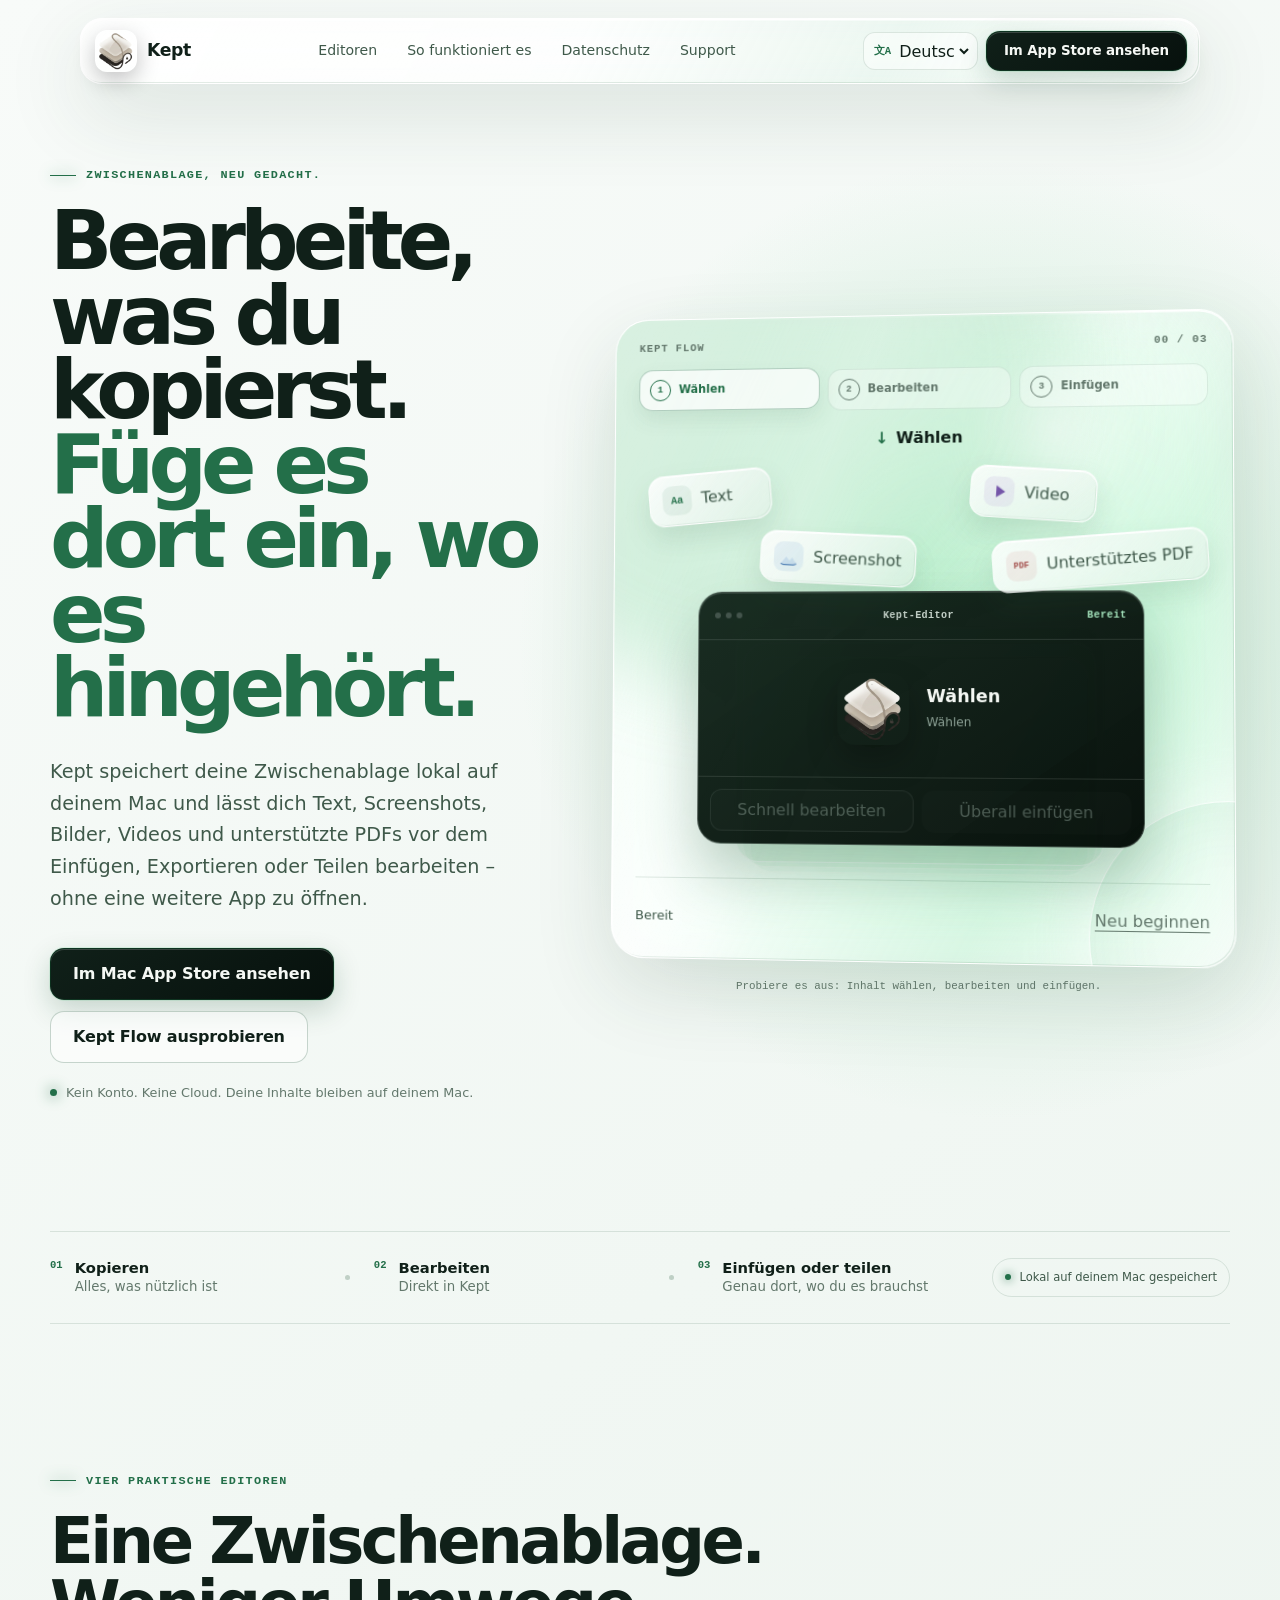
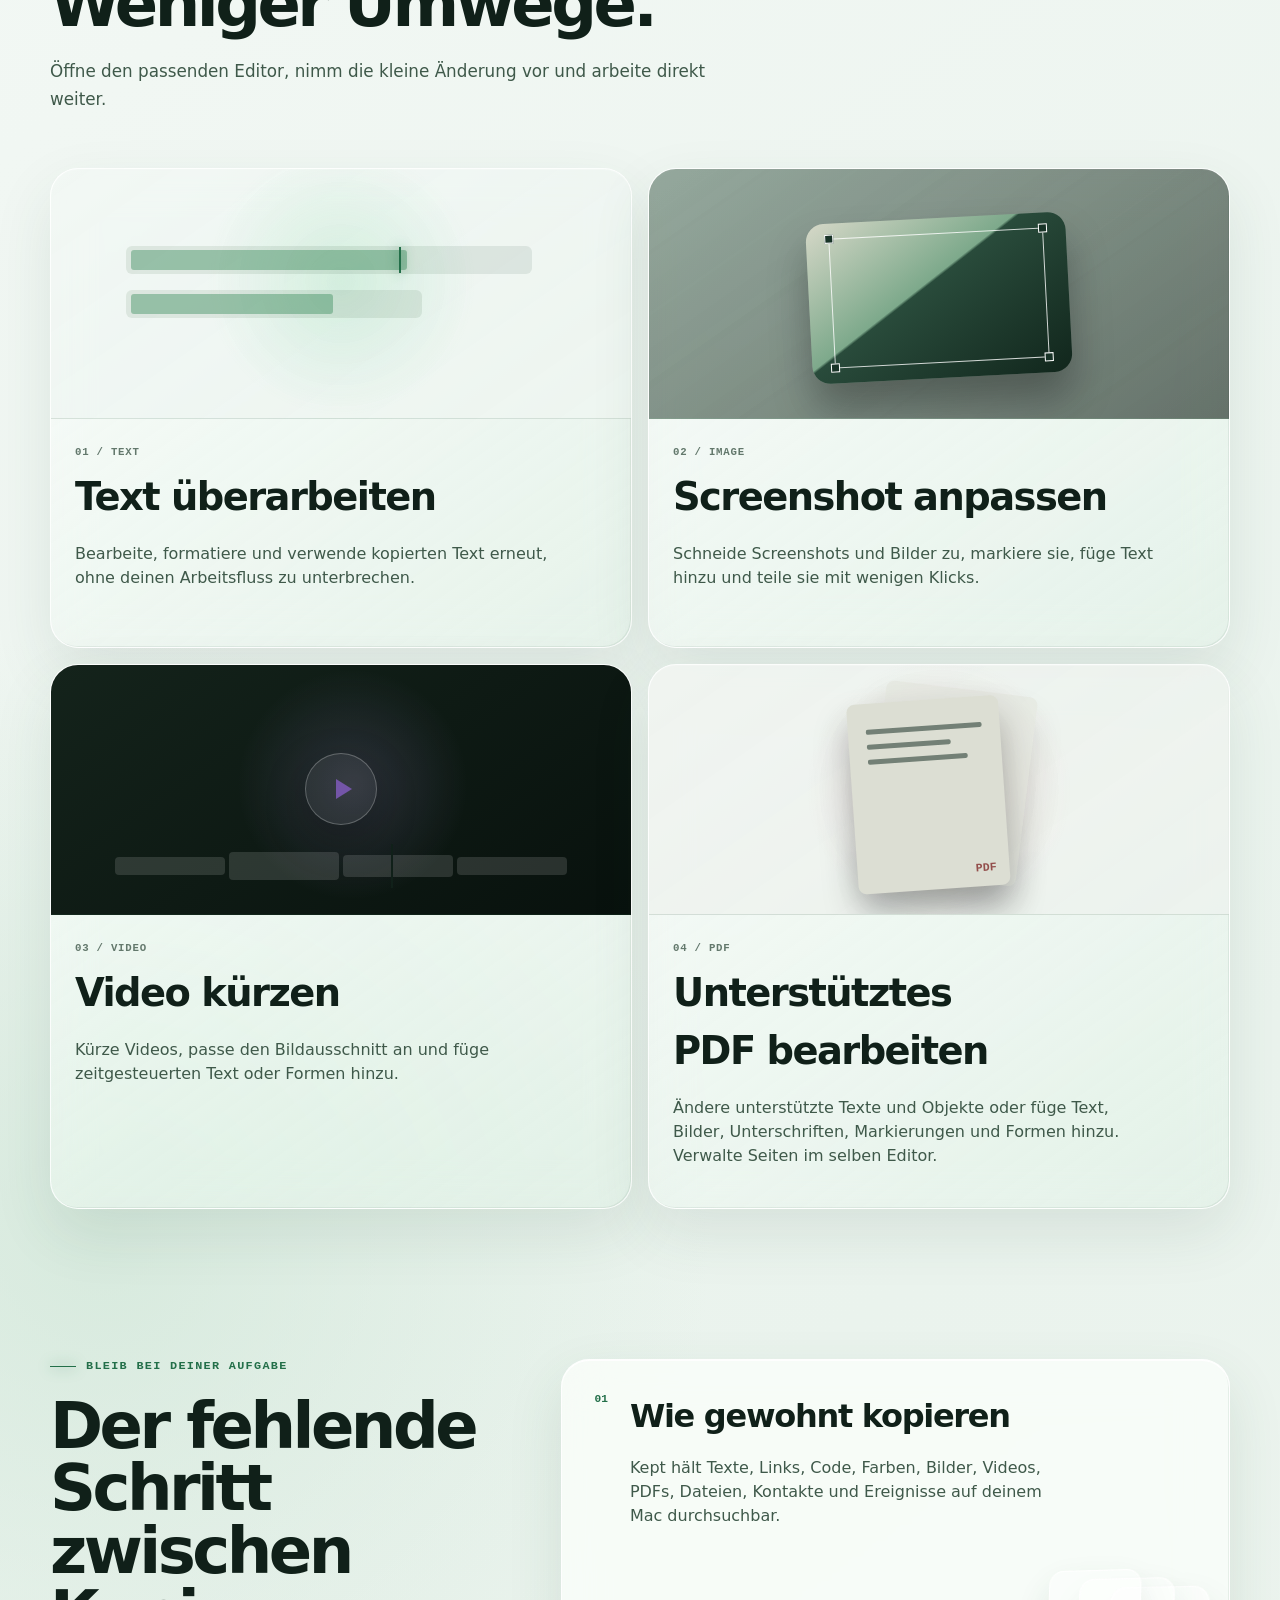
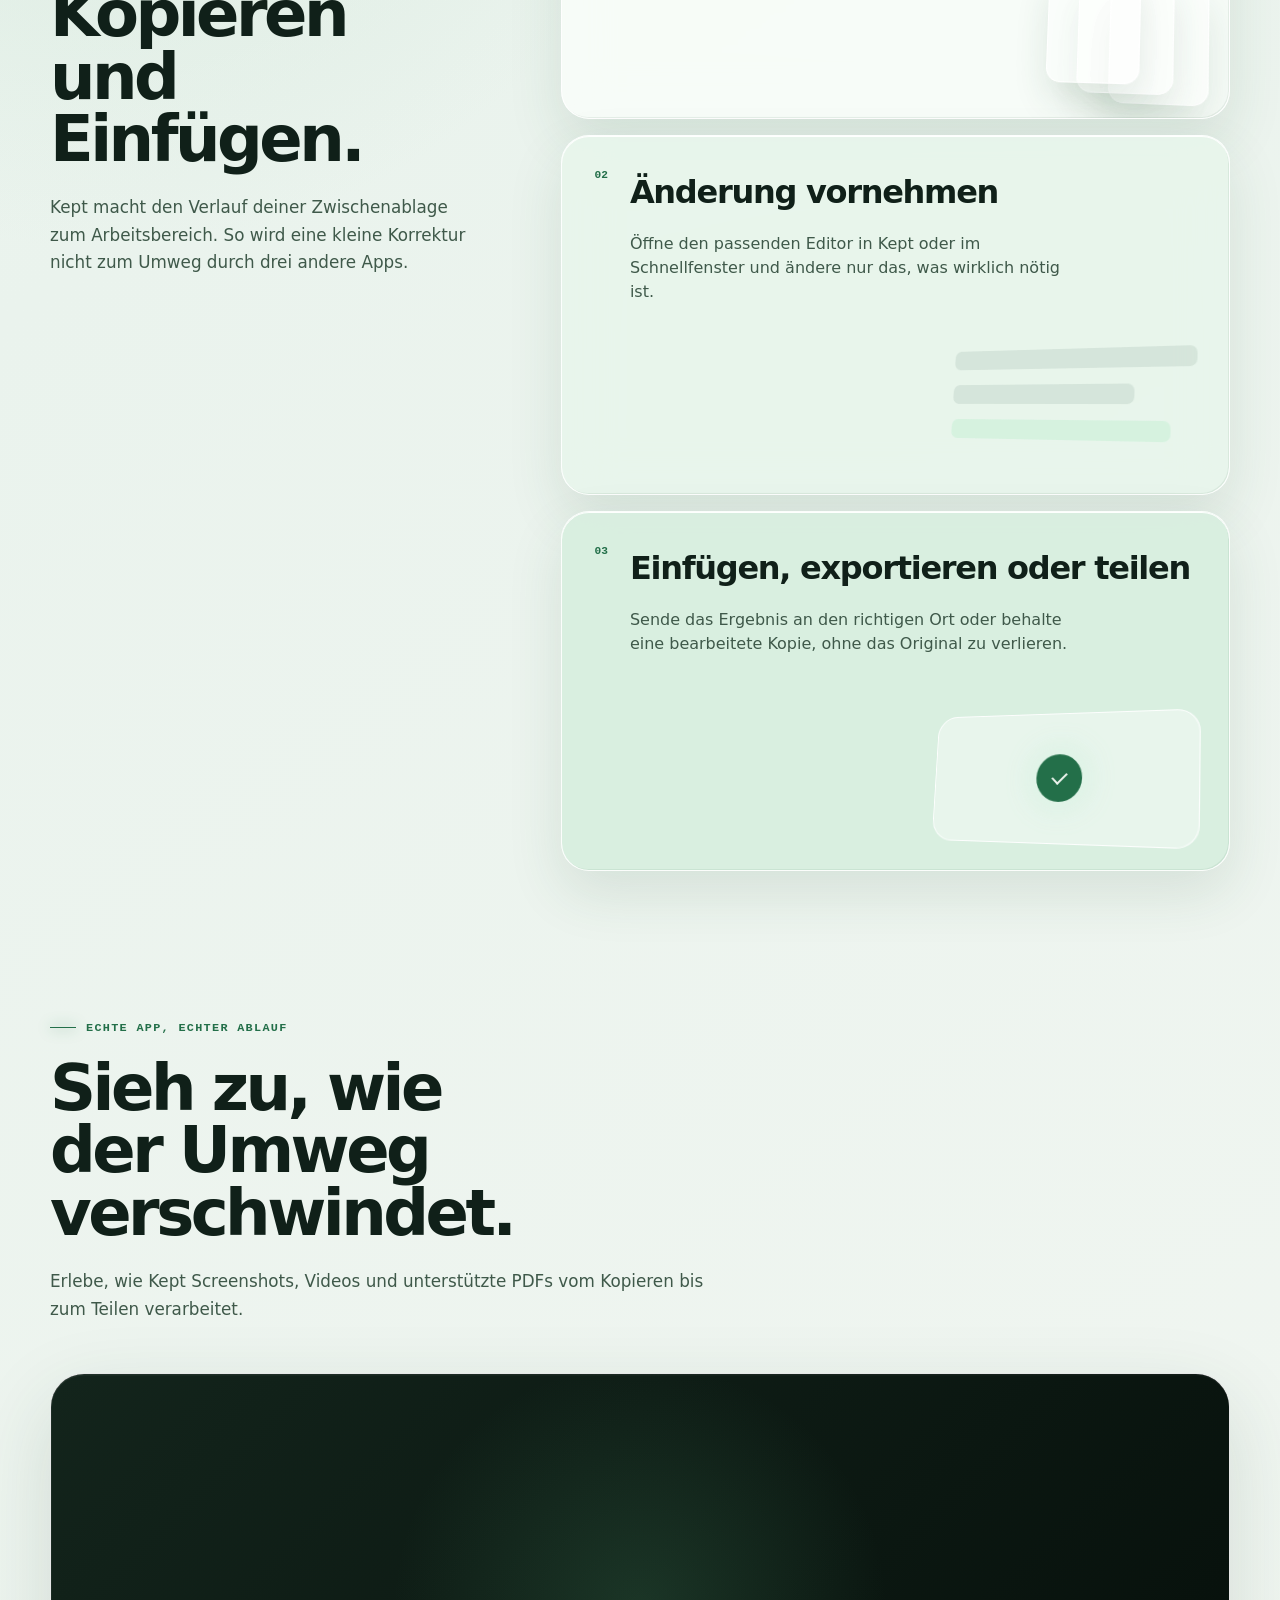
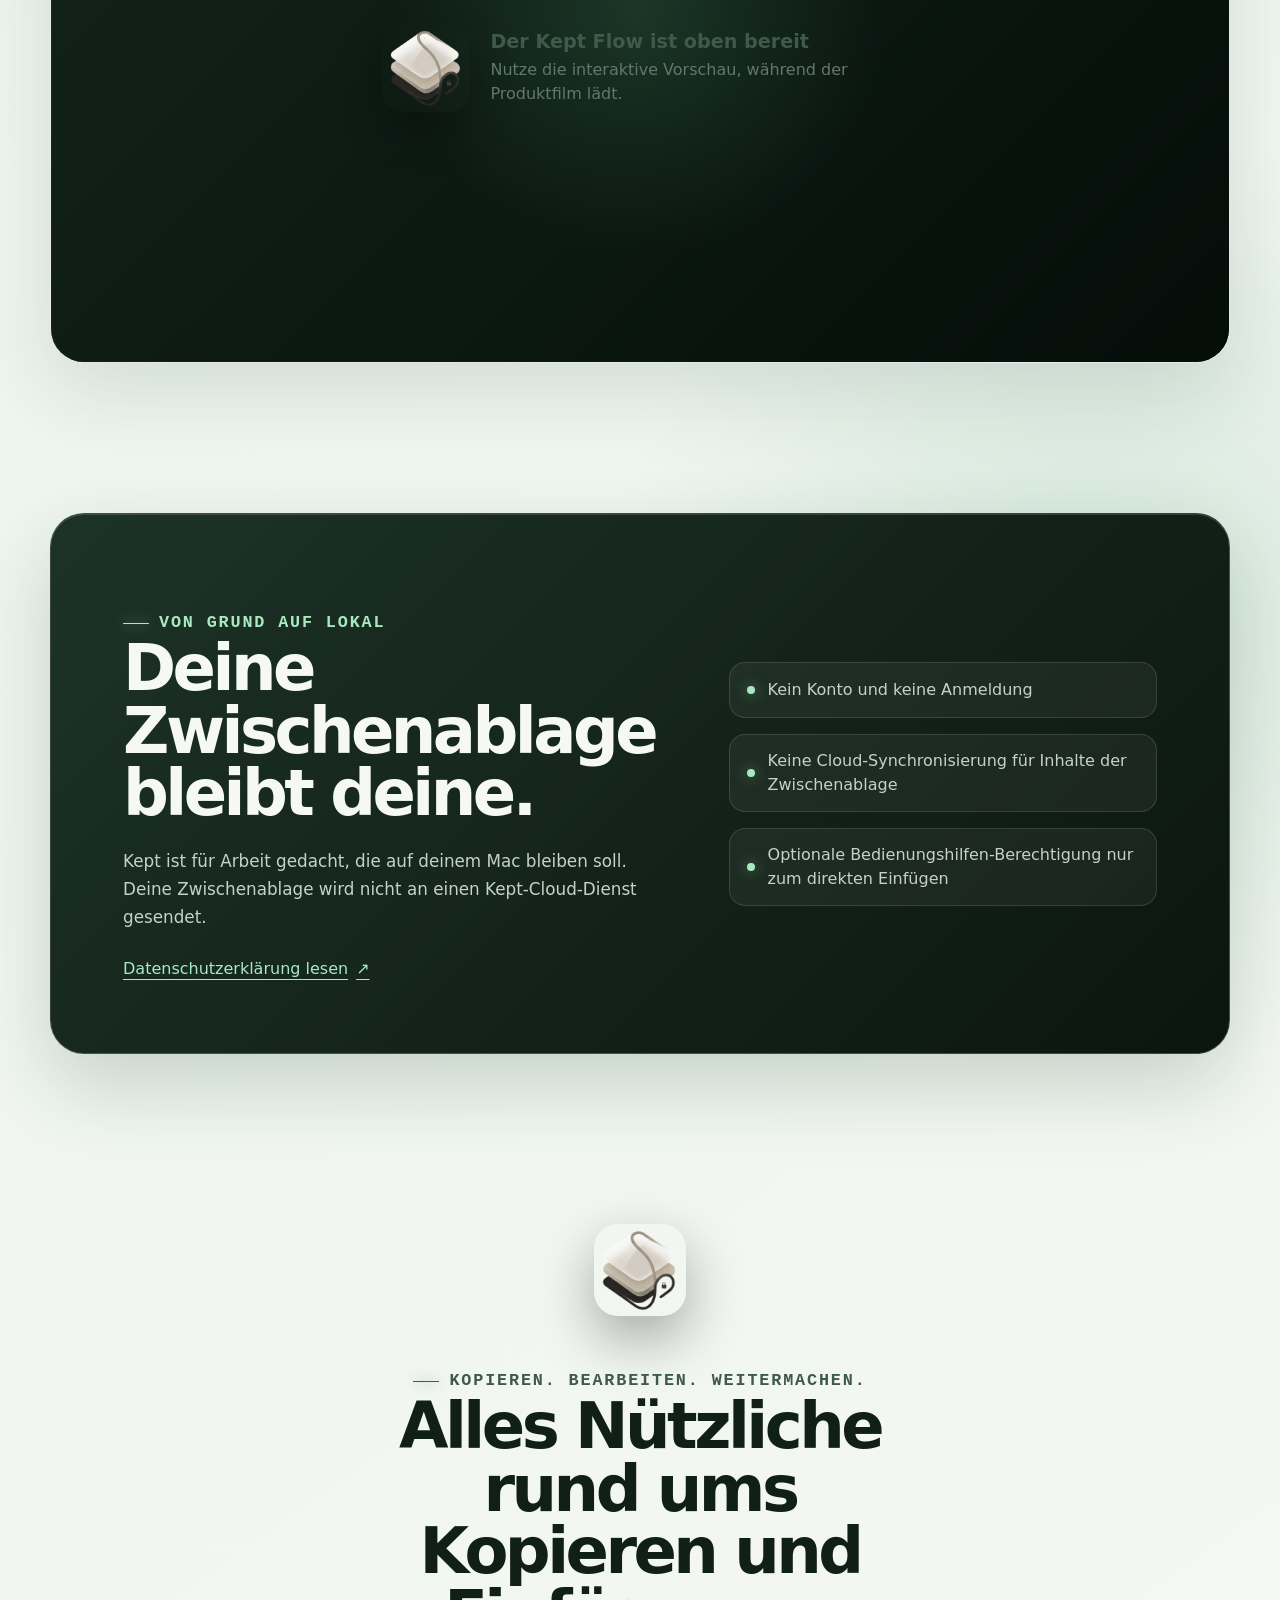
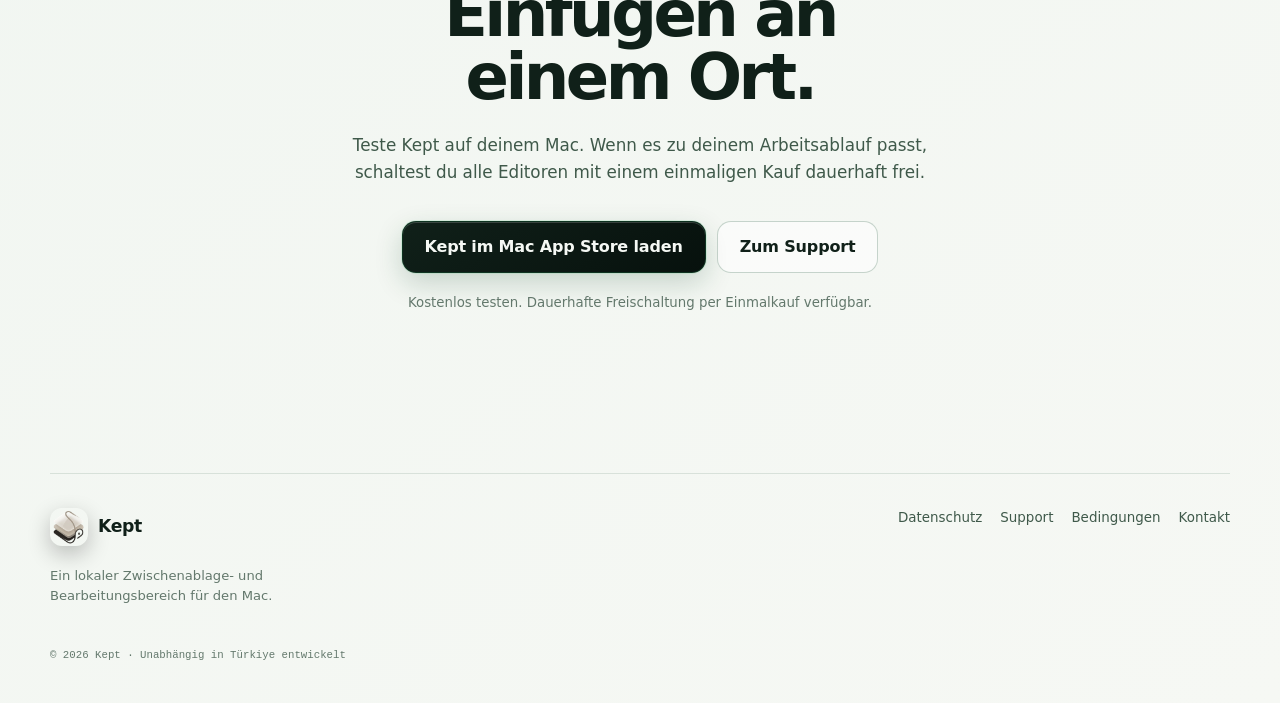
==== commit 2b200bd4: "Refine liquid glass and rebuild Kept Flow" ====
--- a/de/index.html
+++ b/de/index.html
@@ -6,7 +6,7 @@
   <title>Kept — Kopiertes auf dem Mac bearbeiten</title>
   <meta name="description" content="Ein lokaler Zwischenablage-Manager für den Mac. Bearbeite kopierte Texte, Screenshots, Bilder, Videos und unterstützte PDFs vor dem Einfügen oder Teilen.">
   <meta name="robots" content="index,follow,max-image-preview:large">
-  <meta name="theme-color" content="#08110d">
+  <meta name="theme-color" content="#eef5ef">
   <meta name="apple-itunes-app" content="app-id=6772479708">
   <link rel="canonical" href="https://yunusislegel-kept.github.io/kept-support/de/">
   <link rel="icon" href="../assets/KeptLogo.png">
@@ -100,11 +100,23 @@
                data-picked="Ausgewählt"
                data-edited="Bearbeitet"
                data-complete="Bereit zum Einfügen"
-               data-idle="Bereit">
+               data-idle="Bereit"
+               data-step-choose="Wählen"
+               data-step-edit="Bearbeiten"
+               data-step-finish="Einfügen">
+            <div class="glass-refraction" aria-hidden="true"></div>
             <div class="flow-topline">
               <span>Kept Flow</span>
-              <span data-flow-count>01 / 03</span>
-            </div>
+              <span data-flow-count>00 / 03</span>
+            </div>
+
+            <ol class="flow-progress" aria-label="Fortschritt im Kept Flow">
+              <li class="is-active" data-flow-progress="1"><span>1</span><strong>Wählen</strong></li>
+              <li data-flow-progress="2"><span>2</span><strong>Bearbeiten</strong></li>
+              <li data-flow-progress="3"><span>3</span><strong>Einfügen</strong></li>
+            </ol>
+
+            <p class="flow-directive" data-flow-directive aria-live="polite">Wähle eine Karte oder ziehe sie in Kept.</p>
 
             <div class="source-orbit" aria-label="Wähle einen kopierten Inhalt aus">
               <button class="source-card source-card-text" type="button" draggable="true" data-flow-source="text" aria-pressed="false">
@@ -125,7 +137,7 @@
               </button>
             </div>
 
-            <div class="flow-machine" data-flow-dropzone tabindex="0" role="button" aria-label="Ausgewählten Inhalt in Kept ablegen">
+            <div class="flow-machine" data-flow-dropzone aria-label="Ausgewählten Inhalt in Kept ablegen">
               <div class="machine-depth depth-three"></div>
               <div class="machine-depth depth-two"></div>
               <div class="machine-depth depth-one"></div>
@@ -138,7 +150,7 @@
                 <div class="machine-content">
                   <img src="../assets/KeptLogo.png" width="72" height="72" alt="">
                   <div>
-                    <strong data-flow-title>Screenshot</strong>
+                  <strong data-flow-title>Wählen</strong>
                     <span data-flow-description>Wähle eine Karte oder ziehe sie in Kept.</span>
                   </div>
                 </div>
@@ -150,7 +162,7 @@
             </div>
 
             <div class="flow-caption">
-              <p data-flow-message aria-live="polite">Wähle eine Karte oder ziehe sie in Kept.</p>
+              <p data-flow-message aria-live="polite">Bereit</p>
               <button type="button" data-flow-reset>Neu beginnen</button>
             </div>
           </div>
--- a/assets/site.css
+++ b/assets/site.css
@@ -1,20 +1,25 @@
 :root {
-  --vault: #07110d;
-  --vault-2: #0a1711;
-  --panel: rgba(20, 37, 29, 0.64);
-  --panel-strong: rgba(21, 39, 31, 0.86);
-  --line: rgba(226, 244, 233, 0.14);
-  --line-bright: rgba(226, 244, 233, 0.28);
-  --paper: #f2f1e9;
-  --paper-soft: #c7d1c8;
-  --muted: #91a096;
-  --mint: #9ce4b8;
-  --mint-strong: #60c98c;
-  --amber: #d7ad79;
-  --blue: #7ca7d8;
-  --rose: #d17f7a;
-  --violet: #a98ed8;
-  --shadow: 0 28px 90px rgba(0, 0, 0, 0.34);
+  --vault: #eef5ef;
+  --vault-2: #e2eee6;
+  --panel: rgba(255, 255, 255, 0.5);
+  --panel-strong: rgba(249, 253, 250, 0.88);
+  --line: rgba(24, 78, 49, 0.13);
+  --line-bright: rgba(24, 78, 49, 0.23);
+  --paper: #102019;
+  --paper-soft: #3f594a;
+  --muted: #63786c;
+  --mint: #236f49;
+  --mint-strong: #17583a;
+  --mint-light: #a9e9c1;
+  --amber: #a56b29;
+  --blue: #386eaa;
+  --rose: #a34f4b;
+  --violet: #7455a8;
+  --on-dark: #f5f8f4;
+  --on-dark-soft: #c5d2c9;
+  --on-dark-muted: #8fa398;
+  --dark-surface: #09140e;
+  --shadow: 0 28px 82px rgba(35, 72, 50, 0.14);
   --radius: 28px;
   --display: ui-rounded, "SF Pro Rounded", "Avenir Next", system-ui, sans-serif;
   --body: "SF Pro Text", "Avenir Next", system-ui, -apple-system, BlinkMacSystemFont, sans-serif;
@@ -25,7 +30,7 @@
 
 html {
   scroll-behavior: smooth;
-  color-scheme: dark;
+  color-scheme: light;
   background: var(--vault);
 }
 
@@ -36,9 +41,10 @@
   overflow-x: hidden;
   color: var(--paper);
   background:
-    radial-gradient(circle at 82% 12%, rgba(75, 148, 105, 0.16), transparent 29rem),
-    radial-gradient(circle at 10% 46%, rgba(89, 129, 111, 0.1), transparent 34rem),
-    linear-gradient(180deg, #07110d 0%, #09140f 46%, #060e0a 100%);
+    radial-gradient(circle at 78% 9%, rgba(142, 218, 170, 0.48), transparent 30rem),
+    radial-gradient(circle at 8% 40%, rgba(207, 230, 215, 0.72), transparent 38rem),
+    radial-gradient(circle at 85% 76%, rgba(175, 213, 191, 0.42), transparent 30rem),
+    linear-gradient(145deg, #f8fbf9 0%, #eaf3ed 44%, #f6f8f4 100%);
   font-family: var(--body);
   line-height: 1.5;
   -webkit-font-smoothing: antialiased;
@@ -50,26 +56,28 @@
   inset: 0;
   z-index: -2;
   pointer-events: none;
-  opacity: 0.21;
+  opacity: 0.24;
   background-image:
-    linear-gradient(rgba(255,255,255,.025) 1px, transparent 1px),
-    linear-gradient(90deg, rgba(255,255,255,.025) 1px, transparent 1px);
-  background-size: 72px 72px;
+    linear-gradient(rgba(35,111,73,.045) 1px, transparent 1px),
+    linear-gradient(90deg, rgba(35,111,73,.045) 1px, transparent 1px);
+  background-size: 78px 78px;
   mask-image: linear-gradient(to bottom, #000, transparent 88%);
 }
 
 body::after {
   content: "";
   position: fixed;
-  width: 28rem;
-  height: 28rem;
-  right: -15rem;
-  top: 42vh;
+  width: 34rem;
+  height: 26rem;
+  right: -12rem;
+  top: 34vh;
   z-index: -1;
   pointer-events: none;
-  border: 1px solid rgba(156, 228, 184, 0.15);
-  border-radius: 50%;
-  box-shadow: 0 0 8rem rgba(87, 177, 124, 0.1), inset 0 0 8rem rgba(87, 177, 124, 0.06);
+  border: 1px solid rgba(255,255,255,.78);
+  border-radius: 44% 56% 63% 37% / 43% 35% 65% 57%;
+  background: linear-gradient(145deg, rgba(255,255,255,.28), rgba(119,193,147,.11));
+  box-shadow: 0 35px 100px rgba(51,108,74,.15), inset 18px 18px 55px rgba(255,255,255,.42), inset -12px -12px 38px rgba(32,105,62,.08);
+  backdrop-filter: blur(18px);
 }
 
 a { color: inherit; text-decoration: none; }
@@ -87,11 +95,17 @@
 .site-shell { min-height: 100vh; }
 .section-pad { width: min(1180px, calc(100% - 48px)); margin-inline: auto; }
 .glass {
-  border: 1px solid var(--line);
-  background: linear-gradient(145deg, rgba(31, 53, 42, .72), rgba(10, 23, 17, .7));
-  box-shadow: inset 0 1px rgba(255,255,255,.08), var(--shadow);
-  backdrop-filter: blur(24px) saturate(125%);
-  -webkit-backdrop-filter: blur(24px) saturate(125%);
+  isolation: isolate;
+  border: 1px solid rgba(255,255,255,.9);
+  background:
+    linear-gradient(118deg, rgba(255,255,255,.78), rgba(255,255,255,.38) 44%, rgba(198,232,211,.28) 72%, rgba(255,255,255,.56));
+  box-shadow:
+    inset 0 1.5px rgba(255,255,255,.96),
+    inset 1px 0 rgba(255,255,255,.68),
+    inset -1px -1px rgba(24,91,54,.12),
+    var(--shadow);
+  backdrop-filter: blur(30px) saturate(165%) brightness(1.04);
+  -webkit-backdrop-filter: blur(30px) saturate(165%) brightness(1.04);
 }
 
 .skip-link {
@@ -140,8 +154,8 @@
 }
 
 .site-header.is-scrolled .nav-shell {
-  background: rgba(9, 20, 15, .87);
-  border-color: var(--line-bright);
+  background: rgba(249, 253, 250, .88);
+  border-color: rgba(255,255,255,.96);
   transform: translateY(-4px);
 }
 
@@ -162,7 +176,7 @@
   font-size: .88rem;
   transition: color .18s ease, background .18s ease;
 }
-.nav-links a:hover { color: var(--paper); background: rgba(255,255,255,.06); }
+.nav-links a:hover { color: var(--paper); background: rgba(28,92,57,.07); }
 
 .nav-actions { display: flex; align-items: center; gap: 8px; }
 .language-control {
@@ -174,7 +188,7 @@
   border: 1px solid var(--line);
   border-radius: 12px;
   color: var(--paper-soft);
-  background: rgba(255,255,255,.035);
+  background: rgba(255,255,255,.52);
 }
 .language-control > span:not(.sr-only) { font: 600 .66rem/1 var(--mono); color: var(--mint); }
 .language-control select {
@@ -200,17 +214,17 @@
 }
 .button:hover { transform: translateY(-2px); border-color: rgba(255,255,255,.36); }
 .button-bright {
-  color: #07120d;
-  border-color: rgba(206, 255, 224, .58);
-  background: linear-gradient(180deg, #b9f1cc, #86dca6);
-  box-shadow: inset 0 1px rgba(255,255,255,.7), 0 8px 26px rgba(81, 193, 124, .2);
-}
-.button-bright:hover { box-shadow: inset 0 1px rgba(255,255,255,.7), 0 12px 32px rgba(81, 193, 124, .3); }
-.button-quiet { background: rgba(255,255,255,.04); }
+  color: var(--on-dark);
+  border-color: rgba(16,63,39,.7);
+  background: linear-gradient(145deg, #102019, #07110d);
+  box-shadow: inset 0 1px rgba(255,255,255,.18), 0 10px 28px rgba(17,68,41,.2), 0 0 0 1px rgba(155,226,182,.26);
+}
+.button-bright:hover { box-shadow: inset 0 1px rgba(255,255,255,.2), 0 14px 34px rgba(17,68,41,.28), 0 0 0 1px rgba(155,226,182,.4); }
+.button-quiet { background: rgba(255,255,255,.54); }
 .button-small { min-height: 40px; font-size: .84rem; }
 .button-large { min-height: 52px; padding-inline: 22px; }
 
-.menu-toggle { display: none; width: 42px; height: 40px; border: 1px solid var(--line); border-radius: 12px; color: inherit; background: rgba(255,255,255,.035); }
+.menu-toggle { display: none; width: 42px; height: 40px; border: 1px solid var(--line); border-radius: 12px; color: inherit; background: rgba(255,255,255,.54); }
 .menu-toggle span { display: block; width: 17px; height: 1px; margin: 5px auto; background: currentColor; transition: transform .2s ease; }
 
 .hero {
@@ -258,8 +272,10 @@
 
 .flow-wrap { perspective: 1200px; }
 .flow-stage {
+  --glass-x: 72%;
+  --glass-y: 18%;
   position: relative;
-  min-height: 570px;
+  min-height: 640px;
   padding: 24px;
   overflow: hidden;
   border-radius: 34px;
@@ -272,8 +288,8 @@
   position: absolute;
   inset: -40% 24% 42% -30%;
   border-radius: 50%;
-  background: rgba(116, 221, 159, .12);
-  filter: blur(34px);
+  background: rgba(96, 191, 132, .24);
+  filter: blur(42px);
   pointer-events: none;
 }
 .flow-stage::after {
@@ -283,13 +299,53 @@
   height: 270px;
   right: -130px;
   bottom: -110px;
-  border: 1px solid rgba(255,255,255,.1);
+  border: 1px solid rgba(255,255,255,.76);
   border-radius: 50%;
-  box-shadow: inset 0 0 70px rgba(144, 221, 174, .05);
+  box-shadow: inset 0 0 70px rgba(82, 159, 111, .09), 0 0 70px rgba(255,255,255,.5);
+}
+.glass-refraction {
+  position: absolute;
+  inset: 0;
+  z-index: 1;
+  pointer-events: none;
+  border-radius: inherit;
+  background:
+    radial-gradient(circle at var(--glass-x) var(--glass-y), rgba(255,255,255,.92) 0, rgba(255,255,255,.3) 12%, transparent 30%),
+    linear-gradient(112deg, transparent 16%, rgba(255,255,255,.42) 31%, transparent 45%);
+  mix-blend-mode: soft-light;
+  opacity: .76;
 }
 .flow-stage.is-hovering { transform: rotateY(-1.2deg) rotateX(.6deg) scale(1.005); }
 .flow-topline { position: relative; z-index: 2; display: flex; justify-content: space-between; color: var(--muted); font: 600 .68rem/1 var(--mono); letter-spacing: .09em; text-transform: uppercase; }
-.source-orbit { position: relative; z-index: 3; min-height: 144px; margin-top: 28px; }
+.flow-progress {
+  position: relative;
+  z-index: 4;
+  display: grid;
+  grid-template-columns: repeat(3, 1fr);
+  gap: 8px;
+  margin: 18px 0 0;
+  padding: 0;
+  list-style: none;
+}
+.flow-progress li {
+  min-width: 0;
+  display: flex;
+  align-items: center;
+  gap: 8px;
+  padding: 9px 10px;
+  border: 1px solid rgba(27,91,54,.1);
+  border-radius: 14px;
+  color: var(--muted);
+  background: rgba(255,255,255,.34);
+  transition: color .25s ease, background .25s ease, border-color .25s ease, transform .25s ease;
+}
+.flow-progress li span { width: 22px; height: 22px; flex: 0 0 22px; display: grid; place-items: center; border: 1px solid currentColor; border-radius: 50%; font: 700 .6rem/1 var(--mono); }
+.flow-progress li strong { min-width: 0; overflow: hidden; font-size: .72rem; text-overflow: ellipsis; white-space: nowrap; }
+.flow-progress li.is-active { color: var(--mint); border-color: rgba(35,111,73,.32); background: rgba(255,255,255,.72); transform: translateY(-2px); box-shadow: 0 9px 20px rgba(35,93,58,.1); }
+.flow-progress li.is-complete { color: var(--paper); background: rgba(170,226,190,.34); }
+.flow-directive { position: relative; z-index: 4; margin: 18px 0 0; color: var(--paper); font: 720 1rem/1.35 var(--display); text-align: center; }
+.flow-directive::before { content: "↓"; display: inline-block; margin-right: 8px; color: var(--mint); }
+.source-orbit { position: relative; z-index: 3; min-height: 128px; margin-top: 12px; }
 .source-card {
   position: absolute;
   display: inline-flex;
@@ -298,15 +354,15 @@
   min-width: 126px;
   padding: 10px 13px;
   color: var(--paper-soft);
-  border: 1px solid rgba(255,255,255,.13);
+  border: 1px solid rgba(255,255,255,.86);
   border-radius: 16px;
-  background: rgba(6, 15, 10, .78);
-  box-shadow: 0 12px 30px rgba(0,0,0,.24), inset 0 1px rgba(255,255,255,.06);
+  background: linear-gradient(135deg, rgba(255,255,255,.84), rgba(230,242,234,.58));
+  box-shadow: 0 13px 28px rgba(38,86,55,.13), inset 0 1px rgba(255,255,255,.95), inset -1px -1px rgba(30,95,56,.08);
   cursor: grab;
   user-select: none;
   transition: transform .2s ease, color .2s ease, border-color .2s ease, background .2s ease;
 }
-.source-card:hover, .source-card.is-selected { color: var(--paper); border-color: rgba(156,228,184,.55); background: rgba(27, 57, 42, .9); }
+.source-card:hover, .source-card.is-selected { color: var(--paper); border-color: rgba(35,111,73,.46); background: rgba(255,255,255,.92); box-shadow: 0 17px 38px rgba(34,105,64,.2), 0 0 0 3px rgba(101,194,137,.12), inset 0 1px #fff; }
 .source-card:active { cursor: grabbing; }
 .source-card-text { top: 10px; left: 2%; transform: rotate(-5deg) translateZ(25px); }
 .source-card-image { top: 73px; left: 22%; transform: rotate(3deg) translateZ(42px); }
@@ -316,7 +372,7 @@
 .source-card-image:hover, .source-card-image.is-selected { transform: rotate(1deg) translateY(-4px) translateZ(52px); }
 .source-card-video:hover, .source-card-video.is-selected { transform: rotate(2deg) translateY(-4px) translateZ(34px); }
 .source-card-pdf:hover, .source-card-pdf.is-selected { transform: rotate(-1deg) translateY(-4px) translateZ(58px); }
-.file-mark { width: 30px; height: 30px; flex: 0 0 30px; display: grid; place-items: center; border-radius: 9px; background: rgba(255,255,255,.08); font: 700 .66rem/1 var(--mono); }
+.file-mark { width: 30px; height: 30px; flex: 0 0 30px; display: grid; place-items: center; border-radius: 9px; background: rgba(35,111,73,.08); font: 700 .66rem/1 var(--mono); }
 .mark-text { color: var(--mint); }
 .mark-image { position: relative; background: rgba(124,167,216,.15); }
 .mark-image::before { content: ""; position: absolute; inset: 7px 6px 6px; border: 1px solid var(--blue); border-radius: 4px; clip-path: polygon(0 100%, 36% 48%, 55% 72%, 70% 53%, 100% 100%); background: rgba(124,167,216,.25); }
@@ -324,29 +380,38 @@
 .mark-video::before { content: ""; width: 0; height: 0; border-top: 6px solid transparent; border-bottom: 6px solid transparent; border-left: 9px solid var(--violet); margin-left: 2px; }
 .mark-pdf { color: var(--rose); background: rgba(209,127,122,.12); font-size: .54rem; }
 
-.flow-machine { position: relative; z-index: 2; width: 76%; min-height: 248px; margin: 4px auto 0; cursor: pointer; transform-style: preserve-3d; }
-.machine-depth { position: absolute; inset: 20px 7% -12px; border: 1px solid var(--line); border-radius: 25px; background: rgba(15,31,23,.62); transition: transform .35s cubic-bezier(.2,.8,.2,1); }
+.flow-machine { position: relative; z-index: 2; width: 78%; min-height: 248px; margin: 4px auto 0; transform-style: preserve-3d; }
+.machine-depth { position: absolute; inset: 20px 7% -12px; border: 1px solid rgba(255,255,255,.76); border-radius: 25px; background: rgba(170,225,191,.32); box-shadow: inset 0 1px rgba(255,255,255,.8); transition: transform .35s cubic-bezier(.2,.8,.2,1); }
 .depth-three { transform: translateZ(-60px) translateY(31px) scale(.88); opacity: .28; }
 .depth-two { transform: translateZ(-40px) translateY(21px) scale(.92); opacity: .42; }
 .depth-one { transform: translateZ(-20px) translateY(11px) scale(.96); opacity: .62; }
-.machine-face { position: relative; overflow: hidden; border: 1px solid rgba(222,243,231,.24); border-radius: 24px; background: linear-gradient(145deg, rgba(33,57,45,.96), rgba(10,22,16,.96)); box-shadow: 0 30px 60px rgba(0,0,0,.33), inset 0 1px rgba(255,255,255,.1); }
-.machine-bar { height: 48px; padding: 0 16px; display: grid; grid-template-columns: 1fr auto 1fr; align-items: center; border-bottom: 1px solid var(--line); color: var(--muted); font: 600 .63rem/1 var(--mono); letter-spacing: .04em; }
-.machine-bar > span:nth-child(2) { justify-self: center; color: var(--paper-soft); }
-.machine-status { justify-self: end; color: var(--mint); }
+.machine-face { position: relative; overflow: hidden; color: var(--on-dark); border: 1px solid rgba(222,243,231,.24); border-radius: 24px; background: linear-gradient(145deg, rgba(22,42,31,.98), rgba(6,15,10,.99)); box-shadow: 0 30px 60px rgba(25,67,41,.26), inset 0 1px rgba(255,255,255,.13); }
+.machine-bar { height: 48px; padding: 0 16px; display: grid; grid-template-columns: 1fr auto 1fr; align-items: center; border-bottom: 1px solid rgba(232,247,238,.12); color: var(--on-dark-muted); font: 600 .63rem/1 var(--mono); letter-spacing: .04em; }
+.machine-bar > span:nth-child(2) { justify-self: center; color: var(--on-dark-soft); }
+.machine-status { justify-self: end; color: var(--mint-light); }
 .traffic { display: inline-flex; gap: 5px; }
 .traffic i { width: 6px; height: 6px; border-radius: 50%; background: rgba(255,255,255,.19); }
 .machine-content { min-height: 137px; display: flex; align-items: center; justify-content: center; gap: 18px; padding: 24px; }
 .machine-content img { border-radius: 18px; box-shadow: 0 16px 30px rgba(0,0,0,.25); transform: translateZ(24px); }
 .machine-content div { display: grid; gap: 6px; }
 .machine-content strong { font: 700 1.1rem/1.2 var(--display); }
-.machine-content span { max-width: 22ch; color: var(--muted); font-size: .76rem; }
-.edit-strip { display: flex; gap: 8px; padding: 12px; border-top: 1px solid var(--line); }
-.edit-strip button { flex: 1; min-height: 38px; border: 1px solid var(--line); border-radius: 12px; color: var(--paper); background: rgba(255,255,255,.05); cursor: pointer; }
-.edit-strip button:last-child { color: var(--vault); border-color: transparent; background: var(--mint); }
-.edit-strip button:disabled { color: var(--muted); background: rgba(255,255,255,.035); cursor: not-allowed; }
+.machine-content span { max-width: 22ch; color: var(--on-dark-muted); font-size: .76rem; }
+.edit-strip { display: flex; gap: 8px; padding: 12px; border-top: 1px solid rgba(232,247,238,.12); }
+.edit-strip button { flex: 1; min-height: 42px; border: 1px solid rgba(232,247,238,.16); border-radius: 12px; color: var(--on-dark); background: rgba(255,255,255,.07); cursor: pointer; transition: transform .2s ease, background .2s ease, opacity .2s ease; }
+.edit-strip button:not(:disabled):hover { transform: translateY(-2px); background: rgba(255,255,255,.13); }
+.edit-strip button:last-child { color: #07120d; border-color: transparent; background: var(--mint-light); }
+.edit-strip button:disabled { color: var(--on-dark-muted); background: rgba(255,255,255,.035); cursor: not-allowed; opacity: .48; }
 .flow-machine.is-dragover .machine-face { border-color: var(--mint); box-shadow: 0 0 0 4px rgba(156,228,184,.08), 0 30px 60px rgba(0,0,0,.33); }
+.flow-stage[data-flow-step="0"] .flow-machine { animation: invite-machine 1.8s ease-in-out infinite; }
 .flow-machine.is-edited .machine-face { animation: machine-finish .48s ease both; }
+@keyframes invite-machine { 0%, 100% { transform: translateY(0); } 50% { transform: translateY(-3px); } }
 @keyframes machine-finish { 50% { transform: translateY(-6px); box-shadow: 0 0 40px rgba(96,201,140,.2); } }
+.flow-stage[data-flow-step="3"] .depth-one { transform: translateZ(18px) translateY(54px) scale(.82); opacity: .92; background: rgba(169,232,193,.75); }
+.flow-stage[data-flow-step="1"] .machine-content img { animation: item-arrive .48s cubic-bezier(.2,.8,.2,1) both; }
+.flow-stage[data-flow-step="2"] .machine-content strong { color: var(--mint-light); }
+.flow-stage[data-flow-step="3"] .machine-face::after { content: "✓"; position: absolute; right: 14px; top: 58px; width: 30px; height: 30px; display: grid; place-items: center; color: #0b4d2e; border-radius: 50%; background: var(--mint-light); box-shadow: 0 0 26px rgba(156,228,184,.42); animation: check-pop .42s ease both; }
+@keyframes item-arrive { from { opacity: .2; transform: translateY(-20px) scale(.72); } to { opacity: 1; transform: translateY(0) scale(1); } }
+@keyframes check-pop { from { opacity: 0; transform: scale(.5) rotate(-20deg); } to { opacity: 1; transform: scale(1) rotate(0); } }
 .flow-caption { position: relative; z-index: 2; display: flex; align-items: center; justify-content: space-between; gap: 16px; margin-top: 34px; padding-top: 18px; border-top: 1px solid var(--line); }
 .flow-caption p { margin: 0; color: var(--paper-soft); font-size: .82rem; }
 .flow-caption button { padding: 7px 0; border: 0; color: var(--muted); background: transparent; cursor: pointer; text-decoration: underline; text-underline-offset: 4px; }
@@ -366,18 +431,18 @@
 .section-heading h2, .workflow-intro h2, .privacy-card h2, .final-cta h2 { font-size: clamp(2.5rem, 5vw, 5rem); line-height: .98; letter-spacing: -.055em; }
 .section-heading > p:last-child, .workflow-intro > p:last-child, .privacy-card > div > p, .final-cta > p { max-width: 62ch; margin: 23px 0 0; color: var(--paper-soft); font-size: 1.05rem; line-height: 1.65; }
 .studio-grid { margin-top: 54px; display: grid; grid-template-columns: repeat(2, 1fr); gap: 16px; }
-.studio-card { position: relative; min-height: 480px; padding: 24px; overflow: hidden; border: 1px solid var(--line); border-radius: var(--radius); background: linear-gradient(145deg, rgba(21,38,30,.72), rgba(8,19,13,.84)); transition: transform .25s ease, border-color .25s ease; }
-.studio-card:hover { transform: translateY(-5px); border-color: var(--line-bright); }
+.studio-card { position: relative; min-height: 480px; padding: 24px; overflow: hidden; border: 1px solid rgba(255,255,255,.84); border-radius: var(--radius); background: linear-gradient(145deg, rgba(255,255,255,.66), rgba(224,239,229,.48)); box-shadow: inset 0 1px rgba(255,255,255,.92), inset -1px -1px rgba(26,84,49,.08), 0 24px 60px rgba(42,82,56,.1); backdrop-filter: blur(20px) saturate(145%); transition: transform .25s ease, border-color .25s ease, box-shadow .25s ease; }
+.studio-card:hover { transform: translateY(-5px); border-color: rgba(255,255,255,.98); box-shadow: inset 0 1px #fff, inset -1px -1px rgba(26,84,49,.1), 0 30px 68px rgba(42,82,56,.15); }
 .studio-card:nth-child(2), .studio-card:nth-child(3) { min-height: 410px; }
 .studio-card h3 { font-size: clamp(1.8rem, 3vw, 2.7rem); letter-spacing: -.04em; }
 .studio-card > p:last-child { max-width: 48ch; color: var(--paper-soft); }
 .card-index { color: var(--muted); font: 600 .67rem/1 var(--mono); letter-spacing: .07em; }
-.studio-visual { position: relative; height: 250px; margin: -24px -24px 28px; overflow: hidden; border-bottom: 1px solid var(--line); background: rgba(3,10,6,.34); }
-.text-visual { background: radial-gradient(circle at 50% 45%, rgba(96,201,140,.16), transparent 42%), rgba(3,10,6,.38); }
-.text-line { position: absolute; left: 13%; height: 28px; border-radius: 6px; background: rgba(242,241,233,.11); }
+.studio-visual { position: relative; height: 250px; margin: -24px -24px 28px; overflow: hidden; border-bottom: 1px solid var(--line); background: rgba(224,238,228,.46); }
+.text-visual { background: radial-gradient(circle at 50% 45%, rgba(96,201,140,.2), transparent 42%), rgba(238,246,241,.7); }
+.text-line { position: absolute; left: 13%; height: 28px; border-radius: 6px; background: rgba(38,77,52,.1); }
 .line-one { top: 77px; width: 70%; }
 .line-two { top: 121px; width: 51%; }
-.text-line::after { content: ""; position: absolute; inset: 4px auto 4px 5px; width: 68%; border-radius: 3px; background: rgba(156,228,184,.42); }
+.text-line::after { content: ""; position: absolute; inset: 4px auto 4px 5px; width: 68%; border-radius: 3px; background: rgba(55,139,88,.42); }
 .text-cursor { position: absolute; left: 60%; top: 78px; width: 2px; height: 26px; background: var(--mint); box-shadow: 0 0 12px var(--mint); }
 .image-visual { background: linear-gradient(145deg, rgba(57,91,71,.52), rgba(13,26,18,.6)); }
 .image-visual::before { content: ""; position: absolute; width: 260px; height: 160px; left: 50%; top: 52%; transform: translate(-50%, -50%) rotate(-3deg); border-radius: 18px; background: linear-gradient(145deg, #d6d8c8, #7da98b 43%, #294b3b 44%, #11261c); box-shadow: 0 26px 40px rgba(0,0,0,.3); }
@@ -388,10 +453,10 @@
 .play-mark { width: 72px; height: 72px; display: grid; place-items: center; border: 1px solid rgba(255,255,255,.25); border-radius: 50%; background: rgba(255,255,255,.06); box-shadow: 0 14px 40px rgba(0,0,0,.25); }
 .play-mark::after { content: ""; width: 0; height: 0; margin-left: 5px; border-top: 10px solid transparent; border-bottom: 10px solid transparent; border-left: 16px solid var(--violet); }
 .timeline { position: absolute; left: 11%; right: 11%; bottom: 30px; height: 36px; display: flex; gap: 4px; align-items: center; }
-.timeline i { flex: 1; height: 18px; border-radius: 4px; background: rgba(255,255,255,.1); }
+.timeline i { flex: 1; height: 18px; border-radius: 4px; background: rgba(255,255,255,.13); }
 .timeline i:nth-child(2) { height: 28px; }.timeline i:nth-child(3) { height: 22px; }
 .timeline b { position: absolute; left: 61%; width: 2px; height: 44px; background: var(--paper); }
-.pdf-visual { background: radial-gradient(circle at 50% 50%, rgba(209,127,122,.16), transparent 42%), rgba(3,10,6,.36); }
+.pdf-visual { background: radial-gradient(circle at 50% 50%, rgba(209,127,122,.18), transparent 42%), rgba(237,242,237,.72); }
 .pdf-page { position: absolute; width: 152px; height: 190px; left: 50%; top: 50%; border-radius: 8px; background: #dcded3; box-shadow: 0 20px 35px rgba(0,0,0,.28); }
 .back-page { transform: translate(-42%, -53%) rotate(7deg); opacity: .42; }
 .front-page { transform: translate(-57%, -47%) rotate(-4deg); padding: 26px 18px; }
@@ -402,18 +467,18 @@
 .workflow { display: grid; grid-template-columns: .78fr 1.22fr; gap: 84px; align-items: start; }
 .workflow-intro { position: sticky; top: 130px; }
 .workflow-track { display: grid; gap: 16px; }
-.workflow-step { position: sticky; top: 128px; min-height: 360px; padding: 32px; display: grid; grid-template-columns: auto 1fr; gap: 22px; overflow: hidden; border: 1px solid var(--line); border-radius: var(--radius); background: rgba(11,25,18,.94); box-shadow: 0 20px 55px rgba(0,0,0,.24); }
-.workflow-step:nth-child(2) { top: 146px; background: rgba(15,31,23,.97); }
-.workflow-step:nth-child(3) { top: 164px; background: rgba(19,39,29,.98); }
+.workflow-step { position: sticky; top: 128px; min-height: 360px; padding: 32px; display: grid; grid-template-columns: auto 1fr; gap: 22px; overflow: hidden; border: 1px solid rgba(255,255,255,.88); border-radius: var(--radius); background: rgba(250,253,250,.86); box-shadow: inset 0 1px rgba(255,255,255,.96), inset -1px -1px rgba(30,95,56,.08), 0 22px 55px rgba(40,88,58,.12); backdrop-filter: blur(24px) saturate(145%); }
+.workflow-step:nth-child(2) { top: 146px; background: rgba(232,245,236,.9); }
+.workflow-step:nth-child(3) { top: 164px; background: rgba(216,238,224,.94); }
 .workflow-step > span { color: var(--mint); font: 600 .7rem/1.4 var(--mono); }
 .workflow-step h3 { font-size: 2rem; letter-spacing: -.04em; }
 .workflow-step p { max-width: 43ch; color: var(--paper-soft); }
 .step-object { position: absolute; right: 24px; bottom: 18px; width: 44%; height: 148px; transform: perspective(600px) rotateY(-18deg) rotateX(7deg); }
-.object-copy i { position: absolute; width: 94px; height: 112px; right: calc(var(--n) * 32px); bottom: calc(var(--n) * 9px); border: 1px solid var(--line-bright); border-radius: 15px; background: rgba(156,228,184,.08); box-shadow: 0 18px 36px rgba(0,0,0,.22); }
+.object-copy i { position: absolute; width: 94px; height: 112px; right: calc(var(--n) * 32px); bottom: calc(var(--n) * 9px); border: 1px solid rgba(255,255,255,.9); border-radius: 15px; background: rgba(255,255,255,.38); box-shadow: 0 18px 36px rgba(35,82,51,.12); }
 .object-copy i:nth-child(1) { --n: 0; }.object-copy i:nth-child(2) { --n: 1; }.object-copy i:nth-child(3) { --n: 2; }
-.object-edit i { position: absolute; left: 10%; right: 4%; height: 20px; border-radius: 7px; background: rgba(255,255,255,.08); }
+.object-edit i { position: absolute; left: 10%; right: 4%; height: 20px; border-radius: 7px; background: rgba(25,71,45,.09); }
 .object-edit i:nth-child(1) { top: 20px; }.object-edit i:nth-child(2) { top: 56px; width: 66%; }.object-edit i:nth-child(3) { top: 92px; width: 78%; background: rgba(156,228,184,.24); }
-.object-paste i { position: absolute; inset: 8px; border: 1px solid var(--line-bright); border-radius: 22px; background: rgba(255,255,255,.045); }
+.object-paste i { position: absolute; inset: 8px; border: 1px solid rgba(255,255,255,.9); border-radius: 22px; background: rgba(255,255,255,.36); }
 .object-paste b { position: absolute; width: 48px; height: 48px; left: 50%; top: 50%; border-radius: 50%; background: var(--mint); transform: translate(-50%,-50%); box-shadow: 0 0 35px rgba(156,228,184,.3); }
 .object-paste b::after { content: ""; position: absolute; width: 13px; height: 7px; left: 17px; top: 18px; border-left: 2px solid var(--vault); border-bottom: 2px solid var(--vault); transform: rotate(-45deg); }
 
@@ -426,10 +491,12 @@
 .media-fallback strong { font: 700 1.2rem/1.2 var(--display); }
 .media-fallback span { max-width: 40ch; color: var(--muted); }
 
-.privacy-card { padding: clamp(30px, 6vw, 72px); display: grid; grid-template-columns: 1fr .8fr; gap: 70px; border-radius: 34px; }
+.privacy-card { padding: clamp(30px, 6vw, 72px); display: grid; grid-template-columns: 1fr .8fr; gap: 70px; color: var(--on-dark); border-color: rgba(255,255,255,.18); border-radius: 34px; background: linear-gradient(135deg, rgba(22,44,32,.97), rgba(6,17,10,.98)); box-shadow: inset 0 1px rgba(255,255,255,.13), 0 32px 80px rgba(28,68,42,.2); }
+.privacy-card .eyebrow, .privacy-card .text-link { color: var(--mint-light); }
+.privacy-card > div > p { color: var(--on-dark-soft); }
 .privacy-card ul { margin: 0; padding: 0; list-style: none; display: grid; align-content: center; gap: 16px; }
-.privacy-card li { display: flex; align-items: center; gap: 13px; min-height: 56px; padding: 14px 17px; border: 1px solid var(--line); border-radius: 16px; color: var(--paper-soft); background: rgba(255,255,255,.035); }
-.privacy-card li span { width: 8px; height: 8px; flex: 0 0 8px; border-radius: 50%; background: var(--mint); box-shadow: 0 0 13px rgba(156,228,184,.5); }
+.privacy-card li { display: flex; align-items: center; gap: 13px; min-height: 56px; padding: 14px 17px; border: 1px solid rgba(255,255,255,.13); border-radius: 16px; color: var(--on-dark-soft); background: rgba(255,255,255,.05); }
+.privacy-card li span { width: 8px; height: 8px; flex: 0 0 8px; border-radius: 50%; background: var(--mint-light); box-shadow: 0 0 13px rgba(156,228,184,.5); }
 .text-link { display: inline-flex; gap: 8px; margin-top: 26px; color: var(--mint); text-decoration: underline; text-underline-offset: 5px; }
 
 .final-cta { padding-top: 170px; padding-bottom: 160px; display: flex; flex-direction: column; align-items: center; text-align: center; }
@@ -450,7 +517,7 @@
 .noscript { position: fixed; inset: auto 18px 18px; z-index: 90; padding: 12px 16px; border: 1px solid var(--line); border-radius: 14px; color: var(--paper); background: var(--panel-strong); }
 
 @media (max-width: 980px) {
-  .nav-links { position: absolute; top: 74px; left: 12px; right: 12px; display: none; padding: 12px; align-items: stretch; flex-direction: column; border: 1px solid var(--line); border-radius: 18px; background: rgba(8,18,13,.96); box-shadow: var(--shadow); }
+  .nav-links { position: absolute; top: 74px; left: 12px; right: 12px; display: none; padding: 12px; align-items: stretch; flex-direction: column; border: 1px solid rgba(255,255,255,.9); border-radius: 18px; background: rgba(249,253,250,.96); box-shadow: var(--shadow); }
   .nav-links.is-open { display: flex; }
   .menu-toggle { display: block; }
   .nav-actions .button-small { display: none; }
@@ -470,16 +537,17 @@
   .language-control { padding-left: 7px; }
   .language-control > span:not(.sr-only) { display: none; }
   .hero { padding-top: 126px; padding-bottom: 64px; }
+  .hero-copy.reveal { opacity: 1; transform: none; }
   h1 { font-size: clamp(3.25rem, 16vw, 5.5rem); }
   .hero-actions { flex-direction: column; }
   .hero-actions .button { width: 100%; }
-  .flow-stage { min-height: 560px; padding: 18px; border-radius: 26px; }
-  .source-orbit { min-height: 190px; }
-  .source-card { min-width: 112px; font-size: .74rem; }
-  .source-card-text { top: 4px; left: 0; }
-  .source-card-image { top: 68px; left: 8%; }
-  .source-card-video { top: 6px; right: 0; }
-  .source-card-pdf { top: 72px; right: 5%; }
+  .flow-stage { min-height: auto; padding: 18px; border-radius: 26px; }
+  .flow-wrap { scroll-margin-top: 88px; }
+  .flow-progress li { padding-inline: 7px; }
+  .flow-progress li strong { font-size: .65rem; }
+  .source-orbit { min-height: auto; display: grid; grid-template-columns: repeat(2, minmax(0, 1fr)); gap: 9px; }
+  .source-card, .source-card-text, .source-card-image, .source-card-video, .source-card-pdf { position: relative; inset: auto; min-width: 0; width: 100%; min-height: 48px; font-size: .74rem; transform: none; touch-action: manipulation; }
+  .source-card:hover, .source-card.is-selected, .source-card-text:hover, .source-card-text.is-selected, .source-card-image:hover, .source-card-image.is-selected, .source-card-video:hover, .source-card-video.is-selected, .source-card-pdf:hover, .source-card-pdf.is-selected { transform: translateY(-2px); }
   .flow-machine { width: 100%; }
   .machine-content { gap: 12px; padding: 18px 14px; }
   .machine-content img { width: 58px; height: 58px; }
@@ -496,11 +564,12 @@
   .media-fallback { padding: 30px; flex-direction: column; text-align: center; }
   .site-footer { grid-template-columns: 1fr; }
   .footer-links { justify-content: flex-start; }
+  .reveal { transition-duration: .42s; }
 }
 
 @media (max-width: 430px) {
   .language-control select { max-width: 3.3rem; }
-  .flow-stage { min-height: 590px; }
+  .flow-stage { min-height: auto; }
   .flow-machine { margin-top: 18px; }
   .machine-bar { grid-template-columns: 1fr auto; }
   .machine-bar > span:nth-child(2) { display: none; }
@@ -514,6 +583,13 @@
   .flow-stage { transform: none !important; }
 }
 
+@media (prefers-reduced-transparency: reduce) {
+  .glass, .studio-card, .workflow-step { background: #f8fcf9; backdrop-filter: none; -webkit-backdrop-filter: none; }
+  .privacy-card { color: var(--on-dark); background: var(--dark-surface); }
+  .glass-refraction { display: none; }
+}
+
 @supports not ((backdrop-filter: blur(1px)) or (-webkit-backdrop-filter: blur(1px))) {
-  .glass { background: rgba(14, 29, 22, .97); }
-}
+  .glass { background: rgba(249, 252, 250, .96); }
+  .privacy-card { color: var(--on-dark); background: var(--dark-surface); }
+}
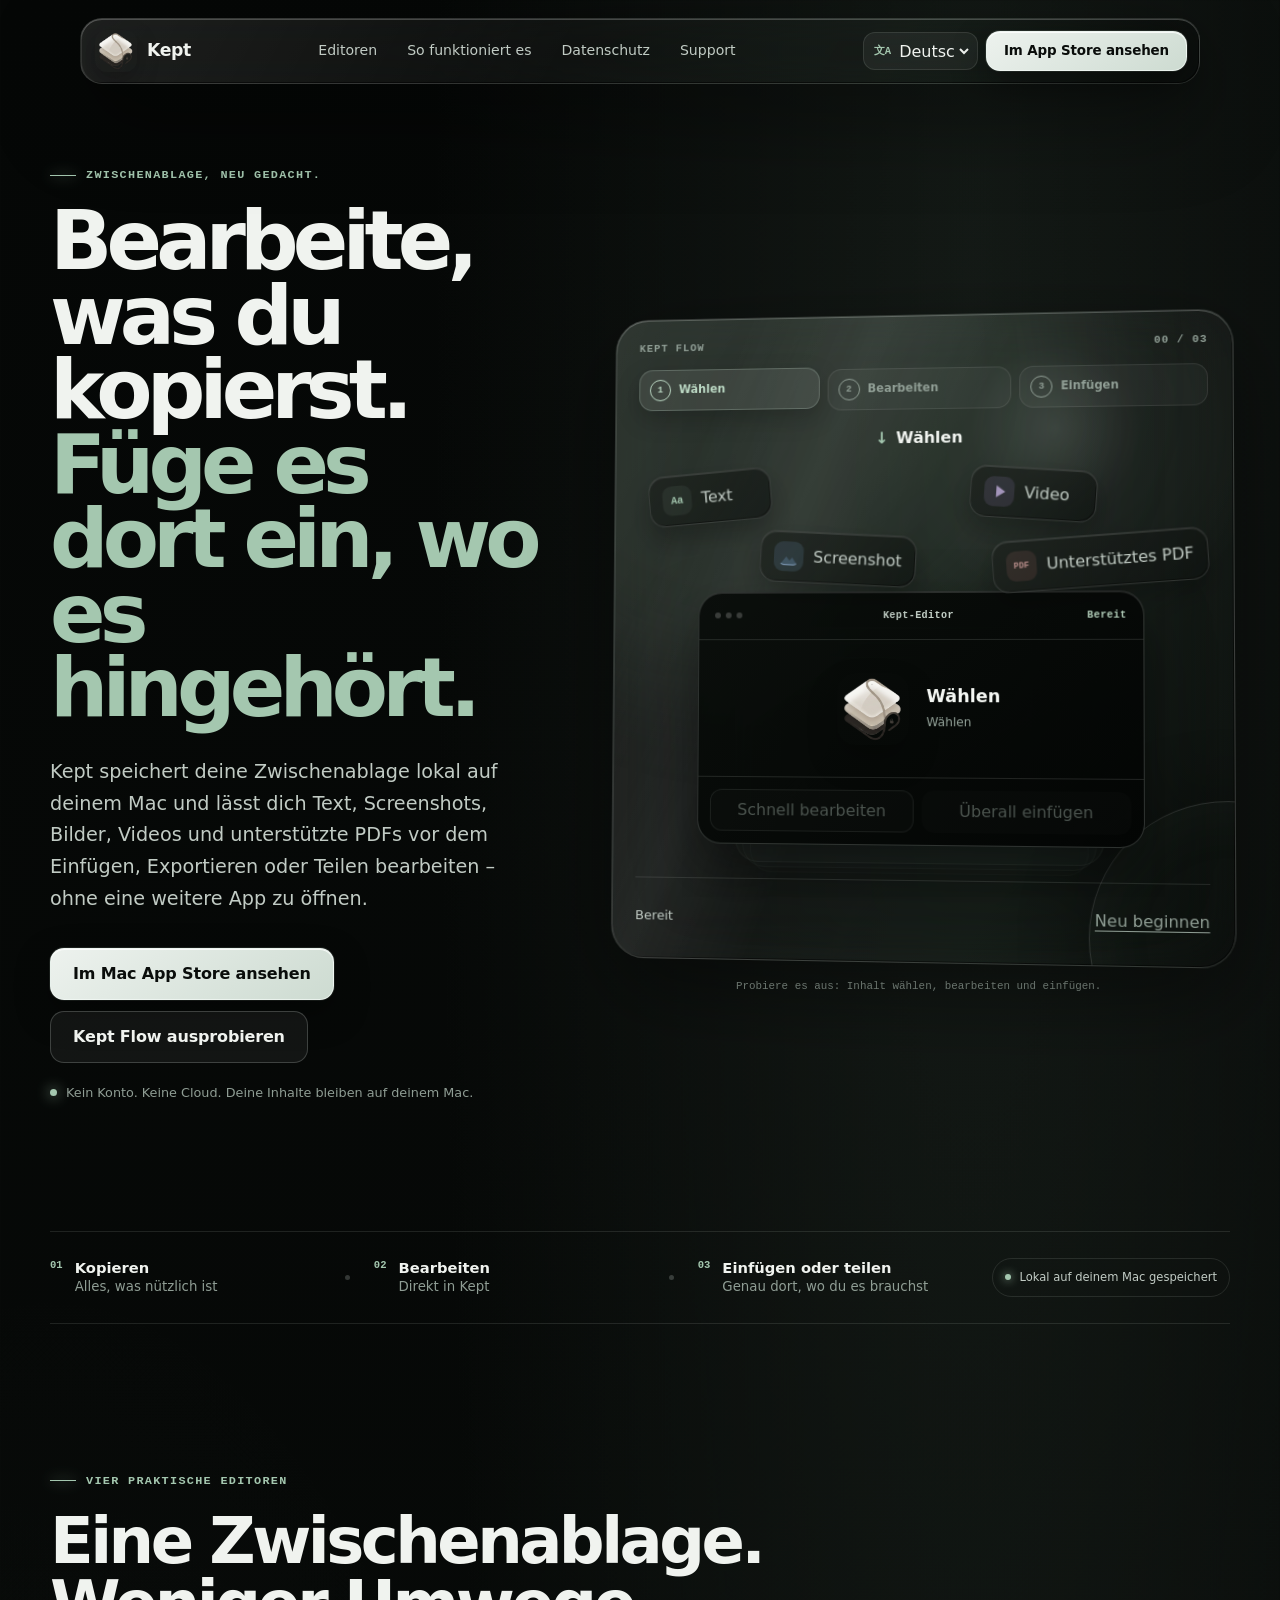
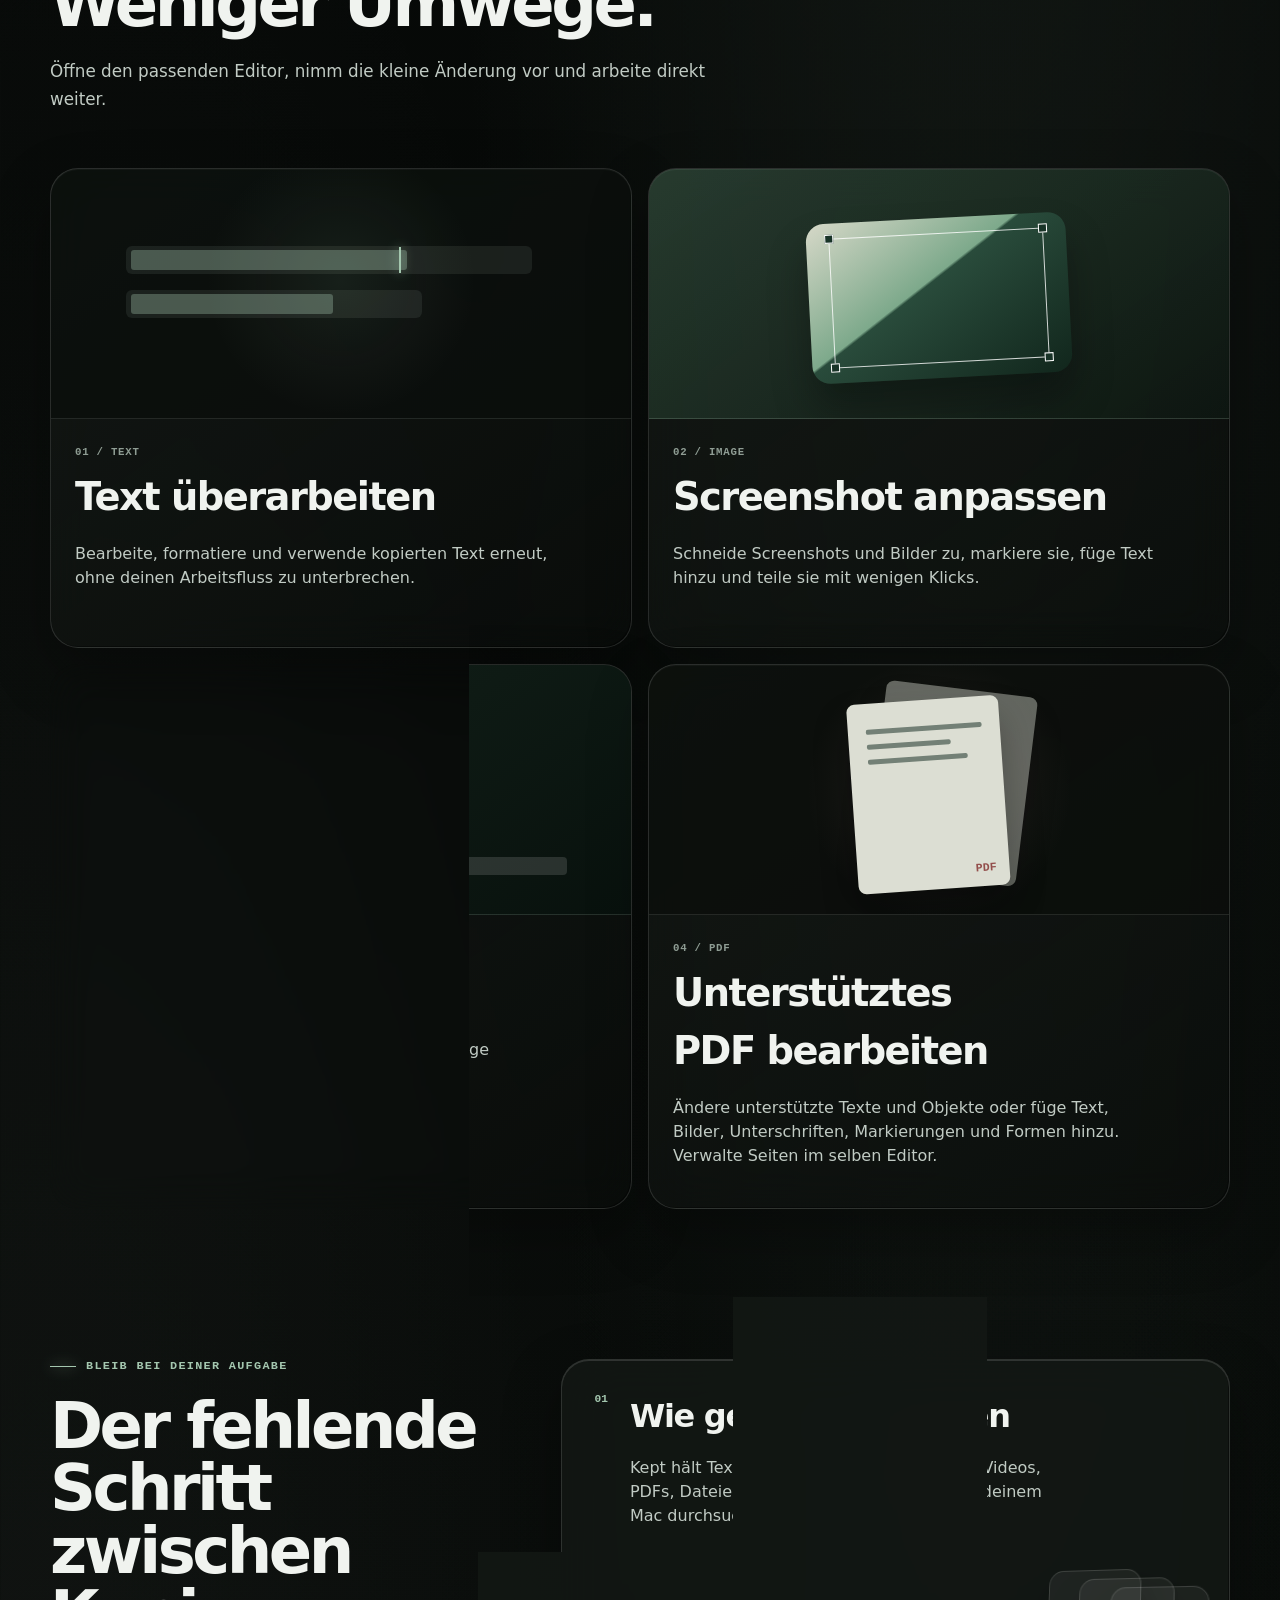
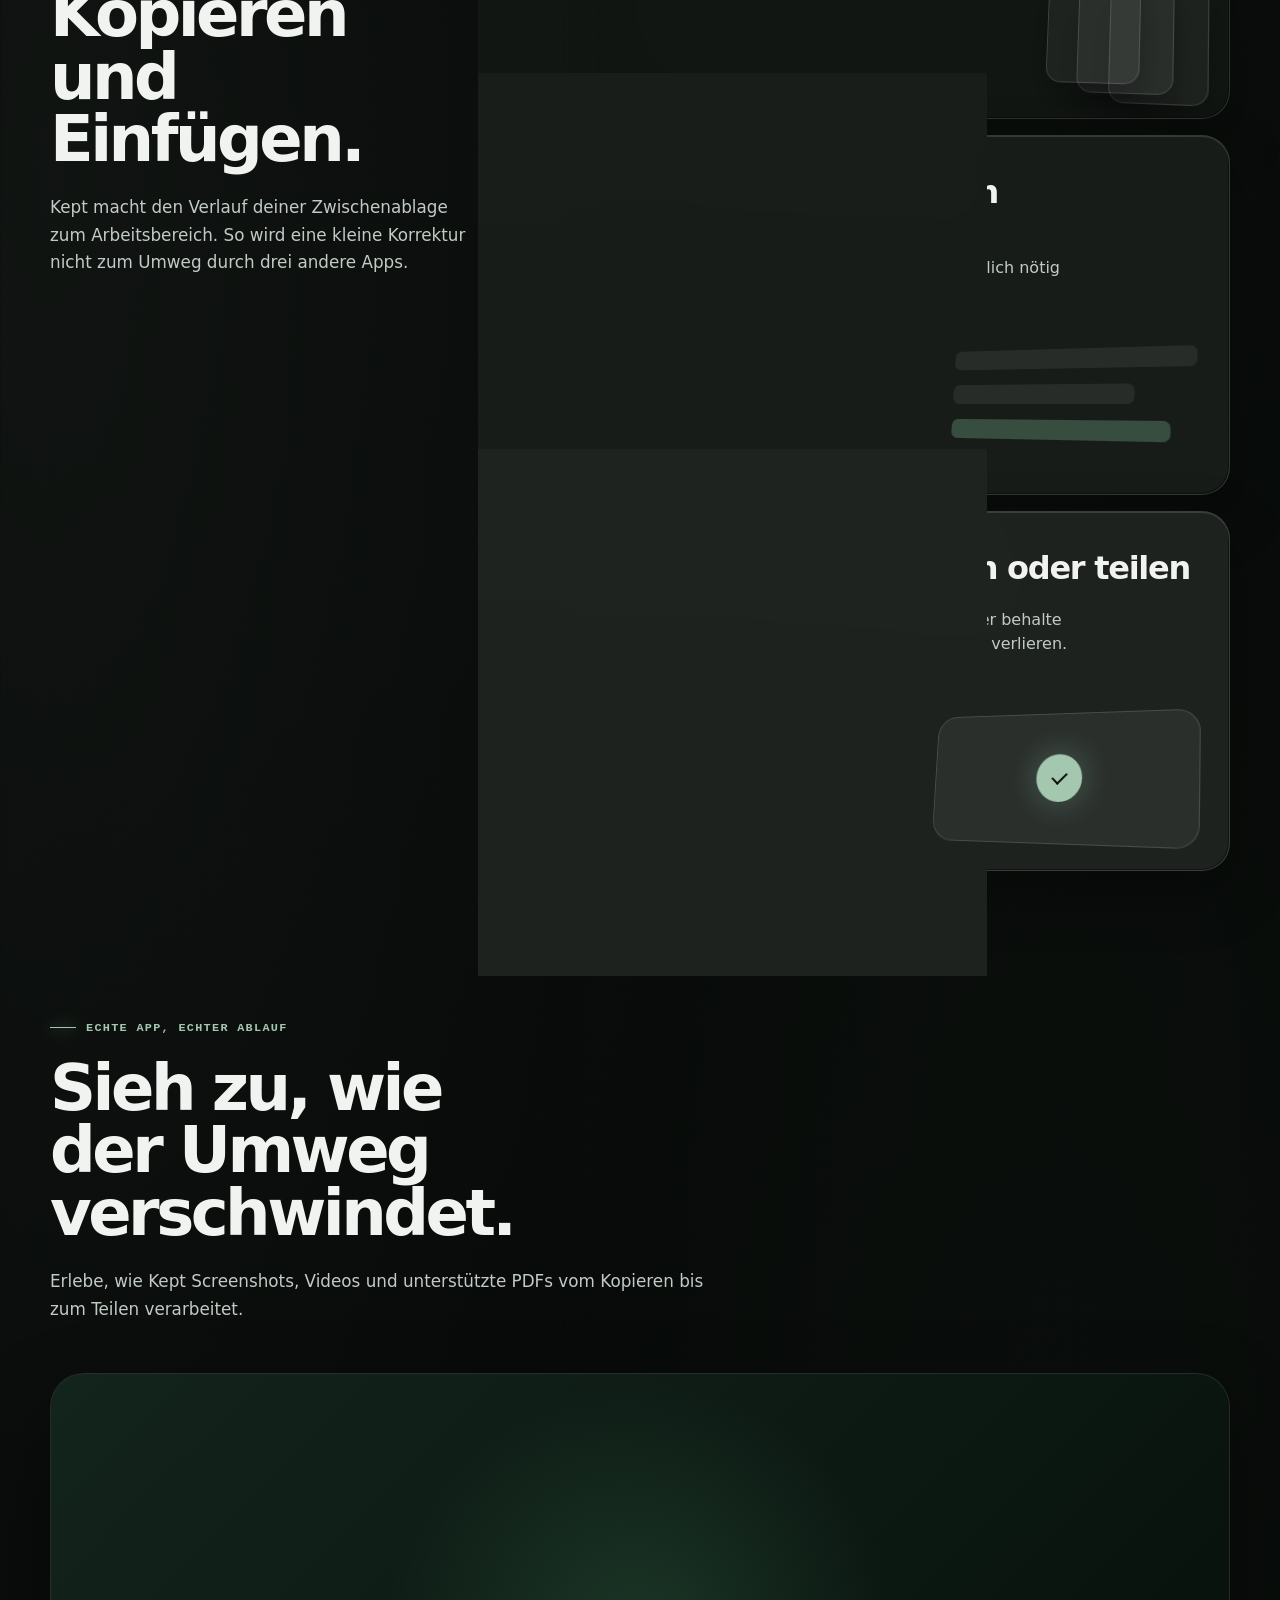
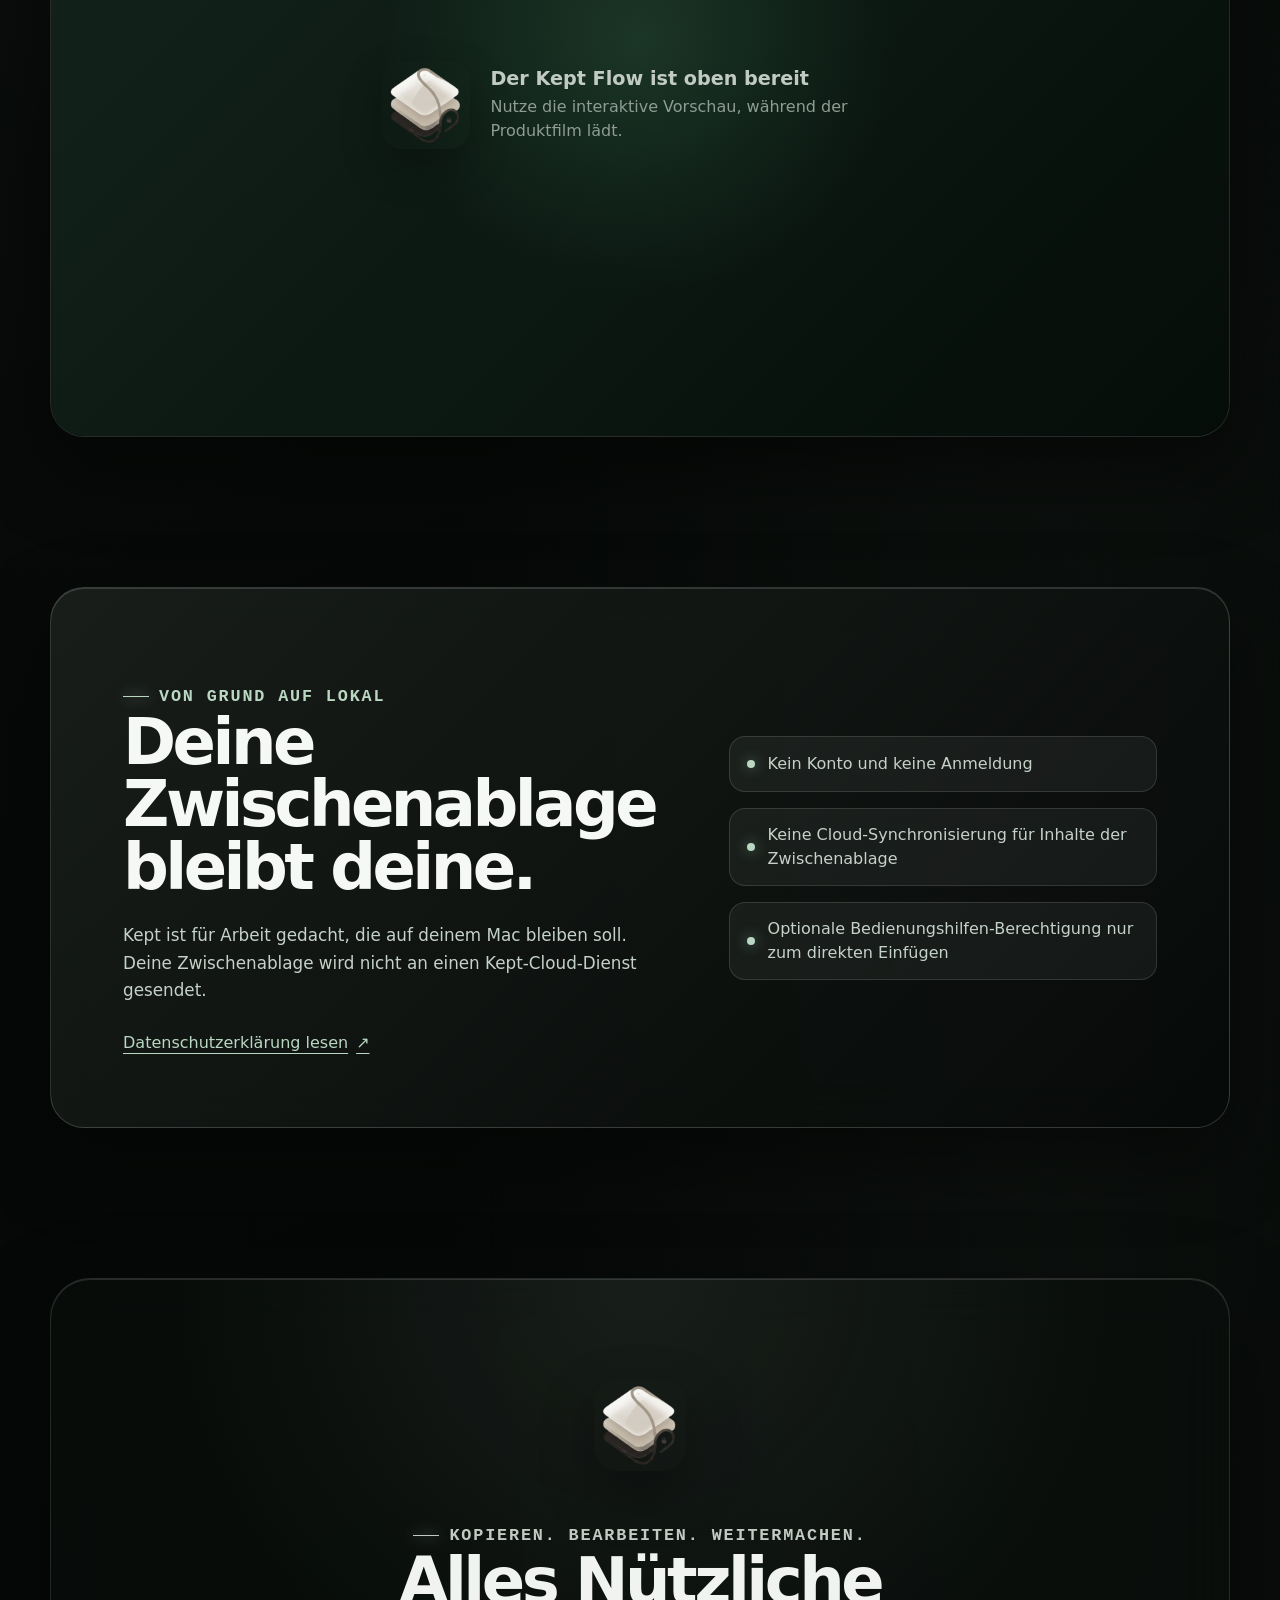
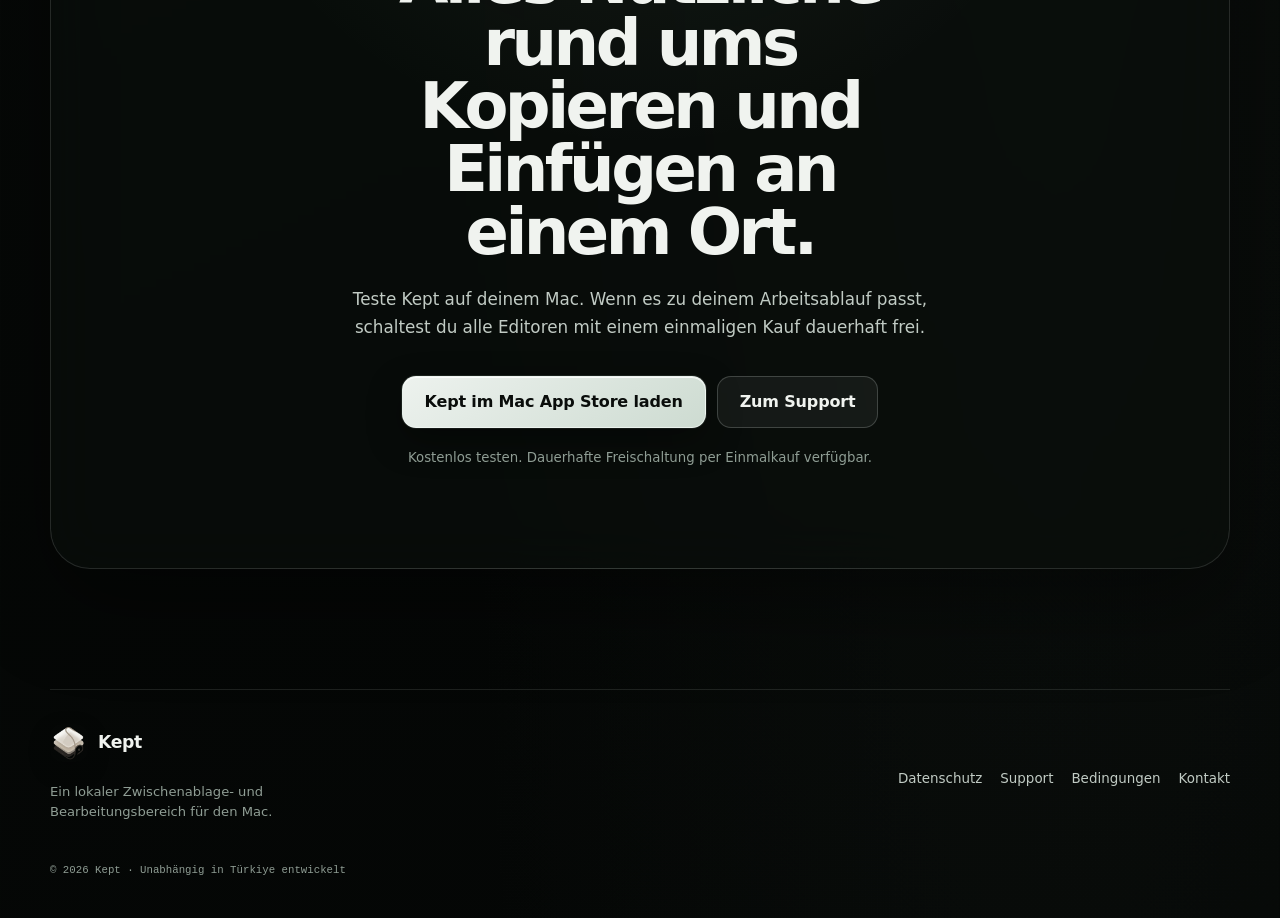
==== commit e6179128: "Redesign Kept site with graphite glass theme" ====
--- a/de/index.html
+++ b/de/index.html
@@ -6,7 +6,7 @@
   <title>Kept — Kopiertes auf dem Mac bearbeiten</title>
   <meta name="description" content="Ein lokaler Zwischenablage-Manager für den Mac. Bearbeite kopierte Texte, Screenshots, Bilder, Videos und unterstützte PDFs vor dem Einfügen oder Teilen.">
   <meta name="robots" content="index,follow,max-image-preview:large">
-  <meta name="theme-color" content="#eef5ef">
+  <meta name="theme-color" content="#050706">
   <meta name="apple-itunes-app" content="app-id=6772479708">
   <link rel="canonical" href="https://yunusislegel-kept.github.io/kept-support/de/">
   <link rel="icon" href="../assets/KeptLogo.png">
--- a/assets/site.css
+++ b/assets/site.css
@@ -1,25 +1,25 @@
 :root {
-  --vault: #eef5ef;
-  --vault-2: #e2eee6;
-  --panel: rgba(255, 255, 255, 0.5);
-  --panel-strong: rgba(249, 253, 250, 0.88);
-  --line: rgba(24, 78, 49, 0.13);
-  --line-bright: rgba(24, 78, 49, 0.23);
-  --paper: #102019;
-  --paper-soft: #3f594a;
-  --muted: #63786c;
-  --mint: #236f49;
-  --mint-strong: #17583a;
-  --mint-light: #a9e9c1;
-  --amber: #a56b29;
-  --blue: #386eaa;
-  --rose: #a34f4b;
-  --violet: #7455a8;
+  --vault: #050706;
+  --vault-2: #0b0f0d;
+  --panel: rgba(16, 20, 17, 0.58);
+  --panel-strong: rgba(10, 13, 11, 0.88);
+  --line: rgba(235, 244, 238, 0.11);
+  --line-bright: rgba(235, 244, 238, 0.2);
+  --paper: #f0f3ef;
+  --paper-soft: #c1cbc4;
+  --muted: #8f9d94;
+  --mint: #a4c7af;
+  --mint-strong: #7fa68b;
+  --mint-light: #bad7c2;
+  --amber: #b49a78;
+  --blue: #839fbc;
+  --rose: #b68c89;
+  --violet: #a394ba;
   --on-dark: #f5f8f4;
   --on-dark-soft: #c5d2c9;
-  --on-dark-muted: #8fa398;
-  --dark-surface: #09140e;
-  --shadow: 0 28px 82px rgba(35, 72, 50, 0.14);
+  --on-dark-muted: #94a39a;
+  --dark-surface: #030504;
+  --shadow: 0 30px 90px rgba(0, 0, 0, 0.46);
   --radius: 28px;
   --display: ui-rounded, "SF Pro Rounded", "Avenir Next", system-ui, sans-serif;
   --body: "SF Pro Text", "Avenir Next", system-ui, -apple-system, BlinkMacSystemFont, sans-serif;
@@ -30,7 +30,7 @@
 
 html {
   scroll-behavior: smooth;
-  color-scheme: light;
+  color-scheme: dark;
   background: var(--vault);
 }
 
@@ -41,10 +41,10 @@
   overflow-x: hidden;
   color: var(--paper);
   background:
-    radial-gradient(circle at 78% 9%, rgba(142, 218, 170, 0.48), transparent 30rem),
-    radial-gradient(circle at 8% 40%, rgba(207, 230, 215, 0.72), transparent 38rem),
-    radial-gradient(circle at 85% 76%, rgba(175, 213, 191, 0.42), transparent 30rem),
-    linear-gradient(145deg, #f8fbf9 0%, #eaf3ed 44%, #f6f8f4 100%);
+    radial-gradient(ellipse at 76% 4%, rgba(113, 142, 122, 0.13), transparent 34rem),
+    radial-gradient(ellipse at 4% 46%, rgba(207, 220, 211, 0.045), transparent 42rem),
+    radial-gradient(ellipse at 82% 82%, rgba(87, 111, 94, 0.075), transparent 38rem),
+    linear-gradient(155deg, #050706 0%, #080b09 46%, #040605 100%);
   font-family: var(--body);
   line-height: 1.5;
   -webkit-font-smoothing: antialiased;
@@ -56,10 +56,10 @@
   inset: 0;
   z-index: -2;
   pointer-events: none;
-  opacity: 0.24;
+  opacity: 0.055;
   background-image:
-    linear-gradient(rgba(35,111,73,.045) 1px, transparent 1px),
-    linear-gradient(90deg, rgba(35,111,73,.045) 1px, transparent 1px);
+    linear-gradient(rgba(220,235,225,.18) 1px, transparent 1px),
+    linear-gradient(90deg, rgba(220,235,225,.18) 1px, transparent 1px);
   background-size: 78px 78px;
   mask-image: linear-gradient(to bottom, #000, transparent 88%);
 }
@@ -67,17 +67,17 @@
 body::after {
   content: "";
   position: fixed;
-  width: 34rem;
-  height: 26rem;
-  right: -12rem;
-  top: 34vh;
+  width: 42rem;
+  height: 14rem;
+  right: -15rem;
+  top: 37vh;
   z-index: -1;
   pointer-events: none;
-  border: 1px solid rgba(255,255,255,.78);
-  border-radius: 44% 56% 63% 37% / 43% 35% 65% 57%;
-  background: linear-gradient(145deg, rgba(255,255,255,.28), rgba(119,193,147,.11));
-  box-shadow: 0 35px 100px rgba(51,108,74,.15), inset 18px 18px 55px rgba(255,255,255,.42), inset -12px -12px 38px rgba(32,105,62,.08);
-  backdrop-filter: blur(18px);
+  border: 0;
+  border-radius: 50%;
+  opacity: .52;
+  background: linear-gradient(105deg, transparent, rgba(184, 207, 190, .08) 44%, rgba(255, 255, 255, .12), transparent 72%);
+  filter: blur(38px) rotate(-18deg);
 }
 
 a { color: inherit; text-decoration: none; }
@@ -86,26 +86,27 @@
 img, video { max-width: 100%; }
 
 :focus-visible {
-  outline: 2px solid var(--mint);
+  outline: 2px solid #c3dccb;
   outline-offset: 4px;
-}
-
-::selection { color: var(--vault); background: var(--mint); }
+  box-shadow: 0 0 0 4px rgba(5, 8, 6, .9);
+}
+
+::selection { color: #080b09; background: #bed8c5; }
 
 .site-shell { min-height: 100vh; }
 .section-pad { width: min(1180px, calc(100% - 48px)); margin-inline: auto; }
 .glass {
   isolation: isolate;
-  border: 1px solid rgba(255,255,255,.9);
+  border: 1px solid rgba(239,247,241,.14);
   background:
-    linear-gradient(118deg, rgba(255,255,255,.78), rgba(255,255,255,.38) 44%, rgba(198,232,211,.28) 72%, rgba(255,255,255,.56));
+    linear-gradient(118deg, rgba(255,255,255,.105), rgba(255,255,255,.035) 44%, rgba(119,151,130,.065) 72%, rgba(0,0,0,.12));
   box-shadow:
-    inset 0 1.5px rgba(255,255,255,.96),
-    inset 1px 0 rgba(255,255,255,.68),
-    inset -1px -1px rgba(24,91,54,.12),
+    inset 0 1px rgba(255,255,255,.22),
+    inset 1px 0 rgba(255,255,255,.095),
+    inset -1px -1px rgba(0,0,0,.52),
     var(--shadow);
-  backdrop-filter: blur(30px) saturate(165%) brightness(1.04);
-  -webkit-backdrop-filter: blur(30px) saturate(165%) brightness(1.04);
+  backdrop-filter: blur(30px) saturate(118%) brightness(.82);
+  -webkit-backdrop-filter: blur(30px) saturate(118%) brightness(.82);
 }
 
 .skip-link {
@@ -114,7 +115,7 @@
   left: 12px;
   z-index: 100;
   padding: 10px 14px;
-  color: var(--vault);
+  color: #080b09;
   background: var(--mint);
   border-radius: 999px;
   transform: translateY(-160%);
@@ -154,8 +155,8 @@
 }
 
 .site-header.is-scrolled .nav-shell {
-  background: rgba(249, 253, 250, .88);
-  border-color: rgba(255,255,255,.96);
+  background: rgba(8, 11, 9, .84);
+  border-color: rgba(255,255,255,.17);
   transform: translateY(-4px);
 }
 
@@ -176,7 +177,7 @@
   font-size: .88rem;
   transition: color .18s ease, background .18s ease;
 }
-.nav-links a:hover { color: var(--paper); background: rgba(28,92,57,.07); }
+.nav-links a:hover { color: var(--paper); background: rgba(255,255,255,.065); }
 
 .nav-actions { display: flex; align-items: center; gap: 8px; }
 .language-control {
@@ -188,7 +189,7 @@
   border: 1px solid var(--line);
   border-radius: 12px;
   color: var(--paper-soft);
-  background: rgba(255,255,255,.52);
+  background: rgba(255,255,255,.055);
 }
 .language-control > span:not(.sr-only) { font: 600 .66rem/1 var(--mono); color: var(--mint); }
 .language-control select {
@@ -197,7 +198,9 @@
   color: var(--paper);
   background: transparent;
   cursor: pointer;
-}
+  color-scheme: dark;
+}
+.language-control option { color: var(--paper); background: #0b0f0d; }
 
 .button {
   display: inline-flex;
@@ -212,19 +215,19 @@
   letter-spacing: -.01em;
   transition: transform .18s ease, border-color .18s ease, background .18s ease, box-shadow .18s ease;
 }
-.button:hover { transform: translateY(-2px); border-color: rgba(255,255,255,.36); }
+.button:hover { transform: translateY(-2px); border-color: rgba(255,255,255,.3); }
 .button-bright {
-  color: var(--on-dark);
-  border-color: rgba(16,63,39,.7);
-  background: linear-gradient(145deg, #102019, #07110d);
-  box-shadow: inset 0 1px rgba(255,255,255,.18), 0 10px 28px rgba(17,68,41,.2), 0 0 0 1px rgba(155,226,182,.26);
-}
-.button-bright:hover { box-shadow: inset 0 1px rgba(255,255,255,.2), 0 14px 34px rgba(17,68,41,.28), 0 0 0 1px rgba(155,226,182,.4); }
-.button-quiet { background: rgba(255,255,255,.54); }
+  color: #0a0d0b;
+  border-color: rgba(242,248,244,.72);
+  background: linear-gradient(145deg, #edf2ee, #cddbd1);
+  box-shadow: inset 0 1px rgba(255,255,255,.82), 0 13px 34px rgba(0,0,0,.36), 0 0 0 1px rgba(187,215,197,.12);
+}
+.button-bright:hover { border-color: #fff; box-shadow: inset 0 1px #fff, 0 17px 40px rgba(0,0,0,.46), 0 0 0 1px rgba(202,224,210,.22); }
+.button-quiet { background: rgba(255,255,255,.055); }
 .button-small { min-height: 40px; font-size: .84rem; }
 .button-large { min-height: 52px; padding-inline: 22px; }
 
-.menu-toggle { display: none; width: 42px; height: 40px; border: 1px solid var(--line); border-radius: 12px; color: inherit; background: rgba(255,255,255,.54); }
+.menu-toggle { display: none; width: 42px; height: 40px; border: 1px solid var(--line); border-radius: 12px; color: inherit; background: rgba(255,255,255,.055); }
 .menu-toggle span { display: block; width: 17px; height: 1px; margin: 5px auto; background: currentColor; transition: transform .2s ease; }
 
 .hero {
@@ -288,8 +291,8 @@
   position: absolute;
   inset: -40% 24% 42% -30%;
   border-radius: 50%;
-  background: rgba(96, 191, 132, .24);
-  filter: blur(42px);
+  background: rgba(123, 160, 135, .13);
+  filter: blur(52px);
   pointer-events: none;
 }
 .flow-stage::after {
@@ -299,9 +302,9 @@
   height: 270px;
   right: -130px;
   bottom: -110px;
-  border: 1px solid rgba(255,255,255,.76);
+  border: 1px solid rgba(255,255,255,.13);
   border-radius: 50%;
-  box-shadow: inset 0 0 70px rgba(82, 159, 111, .09), 0 0 70px rgba(255,255,255,.5);
+  box-shadow: inset 0 0 70px rgba(122, 157, 133, .055), 0 0 70px rgba(0,0,0,.32);
 }
 .glass-refraction {
   position: absolute;
@@ -310,10 +313,10 @@
   pointer-events: none;
   border-radius: inherit;
   background:
-    radial-gradient(circle at var(--glass-x) var(--glass-y), rgba(255,255,255,.92) 0, rgba(255,255,255,.3) 12%, transparent 30%),
-    linear-gradient(112deg, transparent 16%, rgba(255,255,255,.42) 31%, transparent 45%);
-  mix-blend-mode: soft-light;
-  opacity: .76;
+    radial-gradient(circle at var(--glass-x) var(--glass-y), rgba(230,240,233,.34) 0, rgba(230,240,233,.09) 12%, transparent 30%),
+    linear-gradient(112deg, transparent 16%, rgba(255,255,255,.15) 31%, transparent 45%);
+  mix-blend-mode: screen;
+  opacity: .42;
 }
 .flow-stage.is-hovering { transform: rotateY(-1.2deg) rotateX(.6deg) scale(1.005); }
 .flow-topline { position: relative; z-index: 2; display: flex; justify-content: space-between; color: var(--muted); font: 600 .68rem/1 var(--mono); letter-spacing: .09em; text-transform: uppercase; }
@@ -333,16 +336,16 @@
   align-items: center;
   gap: 8px;
   padding: 9px 10px;
-  border: 1px solid rgba(27,91,54,.1);
+  border: 1px solid rgba(235,244,238,.09);
   border-radius: 14px;
   color: var(--muted);
-  background: rgba(255,255,255,.34);
+  background: rgba(255,255,255,.035);
   transition: color .25s ease, background .25s ease, border-color .25s ease, transform .25s ease;
 }
 .flow-progress li span { width: 22px; height: 22px; flex: 0 0 22px; display: grid; place-items: center; border: 1px solid currentColor; border-radius: 50%; font: 700 .6rem/1 var(--mono); }
 .flow-progress li strong { min-width: 0; overflow: hidden; font-size: .72rem; text-overflow: ellipsis; white-space: nowrap; }
-.flow-progress li.is-active { color: var(--mint); border-color: rgba(35,111,73,.32); background: rgba(255,255,255,.72); transform: translateY(-2px); box-shadow: 0 9px 20px rgba(35,93,58,.1); }
-.flow-progress li.is-complete { color: var(--paper); background: rgba(170,226,190,.34); }
+.flow-progress li.is-active { color: var(--mint-light); border-color: rgba(190,216,198,.25); background: rgba(255,255,255,.085); transform: translateY(-2px); box-shadow: 0 9px 24px rgba(0,0,0,.22); }
+.flow-progress li.is-complete { color: var(--paper); background: rgba(155,185,165,.105); }
 .flow-directive { position: relative; z-index: 4; margin: 18px 0 0; color: var(--paper); font: 720 1rem/1.35 var(--display); text-align: center; }
 .flow-directive::before { content: "↓"; display: inline-block; margin-right: 8px; color: var(--mint); }
 .source-orbit { position: relative; z-index: 3; min-height: 128px; margin-top: 12px; }
@@ -354,16 +357,16 @@
   min-width: 126px;
   padding: 10px 13px;
   color: var(--paper-soft);
-  border: 1px solid rgba(255,255,255,.86);
+  border: 1px solid rgba(255,255,255,.13);
   border-radius: 16px;
-  background: linear-gradient(135deg, rgba(255,255,255,.84), rgba(230,242,234,.58));
-  box-shadow: 0 13px 28px rgba(38,86,55,.13), inset 0 1px rgba(255,255,255,.95), inset -1px -1px rgba(30,95,56,.08);
+  background: linear-gradient(135deg, rgba(27,32,28,.72), rgba(13,17,14,.66));
+  box-shadow: 0 13px 28px rgba(0,0,0,.28), inset 0 1px rgba(255,255,255,.12), inset -1px -1px rgba(0,0,0,.42);
   cursor: grab;
   user-select: none;
   transition: transform .2s ease, color .2s ease, border-color .2s ease, background .2s ease;
 }
-.source-card:hover, .source-card.is-selected { color: var(--paper); border-color: rgba(35,111,73,.46); background: rgba(255,255,255,.92); box-shadow: 0 17px 38px rgba(34,105,64,.2), 0 0 0 3px rgba(101,194,137,.12), inset 0 1px #fff; }
-.source-card:active { cursor: grabbing; }
+.source-card:hover, .source-card.is-selected { color: var(--paper); border-color: rgba(190,216,198,.34); background: rgba(31,40,34,.86); box-shadow: 0 17px 38px rgba(0,0,0,.38), 0 0 0 3px rgba(164,199,175,.07), inset 0 1px rgba(255,255,255,.2); }
+.source-card:active { cursor: pointer; }
 .source-card-text { top: 10px; left: 2%; transform: rotate(-5deg) translateZ(25px); }
 .source-card-image { top: 73px; left: 22%; transform: rotate(3deg) translateZ(42px); }
 .source-card-video { top: 9px; right: 19%; transform: rotate(4deg) translateZ(24px); }
@@ -372,7 +375,7 @@
 .source-card-image:hover, .source-card-image.is-selected { transform: rotate(1deg) translateY(-4px) translateZ(52px); }
 .source-card-video:hover, .source-card-video.is-selected { transform: rotate(2deg) translateY(-4px) translateZ(34px); }
 .source-card-pdf:hover, .source-card-pdf.is-selected { transform: rotate(-1deg) translateY(-4px) translateZ(58px); }
-.file-mark { width: 30px; height: 30px; flex: 0 0 30px; display: grid; place-items: center; border-radius: 9px; background: rgba(35,111,73,.08); font: 700 .66rem/1 var(--mono); }
+.file-mark { width: 30px; height: 30px; flex: 0 0 30px; display: grid; place-items: center; border-radius: 9px; background: rgba(164,199,175,.08); font: 700 .66rem/1 var(--mono); }
 .mark-text { color: var(--mint); }
 .mark-image { position: relative; background: rgba(124,167,216,.15); }
 .mark-image::before { content: ""; position: absolute; inset: 7px 6px 6px; border: 1px solid var(--blue); border-radius: 4px; clip-path: polygon(0 100%, 36% 48%, 55% 72%, 70% 53%, 100% 100%); background: rgba(124,167,216,.25); }
@@ -381,11 +384,11 @@
 .mark-pdf { color: var(--rose); background: rgba(209,127,122,.12); font-size: .54rem; }
 
 .flow-machine { position: relative; z-index: 2; width: 78%; min-height: 248px; margin: 4px auto 0; transform-style: preserve-3d; }
-.machine-depth { position: absolute; inset: 20px 7% -12px; border: 1px solid rgba(255,255,255,.76); border-radius: 25px; background: rgba(170,225,191,.32); box-shadow: inset 0 1px rgba(255,255,255,.8); transition: transform .35s cubic-bezier(.2,.8,.2,1); }
+.machine-depth { position: absolute; inset: 20px 7% -12px; border: 1px solid rgba(222,236,226,.12); border-radius: 25px; background: rgba(122,153,131,.09); box-shadow: inset 0 1px rgba(255,255,255,.12); transition: transform .35s cubic-bezier(.2,.8,.2,1); }
 .depth-three { transform: translateZ(-60px) translateY(31px) scale(.88); opacity: .28; }
 .depth-two { transform: translateZ(-40px) translateY(21px) scale(.92); opacity: .42; }
 .depth-one { transform: translateZ(-20px) translateY(11px) scale(.96); opacity: .62; }
-.machine-face { position: relative; overflow: hidden; color: var(--on-dark); border: 1px solid rgba(222,243,231,.24); border-radius: 24px; background: linear-gradient(145deg, rgba(22,42,31,.98), rgba(6,15,10,.99)); box-shadow: 0 30px 60px rgba(25,67,41,.26), inset 0 1px rgba(255,255,255,.13); }
+.machine-face { position: relative; overflow: hidden; color: var(--on-dark); border: 1px solid rgba(225,239,229,.18); border-radius: 24px; background: linear-gradient(145deg, rgba(9,13,10,.97), rgba(2,4,3,.99)); box-shadow: 0 30px 60px rgba(0,0,0,.5), inset 0 1px rgba(255,255,255,.14); }
 .machine-bar { height: 48px; padding: 0 16px; display: grid; grid-template-columns: 1fr auto 1fr; align-items: center; border-bottom: 1px solid rgba(232,247,238,.12); color: var(--on-dark-muted); font: 600 .63rem/1 var(--mono); letter-spacing: .04em; }
 .machine-bar > span:nth-child(2) { justify-self: center; color: var(--on-dark-soft); }
 .machine-status { justify-self: end; color: var(--mint-light); }
@@ -402,11 +405,11 @@
 .edit-strip button:last-child { color: #07120d; border-color: transparent; background: var(--mint-light); }
 .edit-strip button:disabled { color: var(--on-dark-muted); background: rgba(255,255,255,.035); cursor: not-allowed; opacity: .48; }
 .flow-machine.is-dragover .machine-face { border-color: var(--mint); box-shadow: 0 0 0 4px rgba(156,228,184,.08), 0 30px 60px rgba(0,0,0,.33); }
-.flow-stage[data-flow-step="0"] .flow-machine { animation: invite-machine 1.8s ease-in-out infinite; }
+.flow-stage[data-flow-step="0"] .flow-machine { animation: invite-machine 1.8s ease-in-out 2; }
 .flow-machine.is-edited .machine-face { animation: machine-finish .48s ease both; }
 @keyframes invite-machine { 0%, 100% { transform: translateY(0); } 50% { transform: translateY(-3px); } }
 @keyframes machine-finish { 50% { transform: translateY(-6px); box-shadow: 0 0 40px rgba(96,201,140,.2); } }
-.flow-stage[data-flow-step="3"] .depth-one { transform: translateZ(18px) translateY(54px) scale(.82); opacity: .92; background: rgba(169,232,193,.75); }
+.flow-stage[data-flow-step="3"] .depth-one { transform: translateZ(-18px) translateY(14px) scale(.94); opacity: .68; background: rgba(142,174,151,.13); }
 .flow-stage[data-flow-step="1"] .machine-content img { animation: item-arrive .48s cubic-bezier(.2,.8,.2,1) both; }
 .flow-stage[data-flow-step="2"] .machine-content strong { color: var(--mint-light); }
 .flow-stage[data-flow-step="3"] .machine-face::after { content: "✓"; position: absolute; right: 14px; top: 58px; width: 30px; height: 30px; display: grid; place-items: center; color: #0b4d2e; border-radius: 50%; background: var(--mint-light); box-shadow: 0 0 26px rgba(156,228,184,.42); animation: check-pop .42s ease both; }
@@ -431,18 +434,18 @@
 .section-heading h2, .workflow-intro h2, .privacy-card h2, .final-cta h2 { font-size: clamp(2.5rem, 5vw, 5rem); line-height: .98; letter-spacing: -.055em; }
 .section-heading > p:last-child, .workflow-intro > p:last-child, .privacy-card > div > p, .final-cta > p { max-width: 62ch; margin: 23px 0 0; color: var(--paper-soft); font-size: 1.05rem; line-height: 1.65; }
 .studio-grid { margin-top: 54px; display: grid; grid-template-columns: repeat(2, 1fr); gap: 16px; }
-.studio-card { position: relative; min-height: 480px; padding: 24px; overflow: hidden; border: 1px solid rgba(255,255,255,.84); border-radius: var(--radius); background: linear-gradient(145deg, rgba(255,255,255,.66), rgba(224,239,229,.48)); box-shadow: inset 0 1px rgba(255,255,255,.92), inset -1px -1px rgba(26,84,49,.08), 0 24px 60px rgba(42,82,56,.1); backdrop-filter: blur(20px) saturate(145%); transition: transform .25s ease, border-color .25s ease, box-shadow .25s ease; }
-.studio-card:hover { transform: translateY(-5px); border-color: rgba(255,255,255,.98); box-shadow: inset 0 1px #fff, inset -1px -1px rgba(26,84,49,.1), 0 30px 68px rgba(42,82,56,.15); }
+.studio-card { position: relative; min-height: 480px; padding: 24px; overflow: hidden; border: 1px solid rgba(255,255,255,.12); border-radius: var(--radius); background: linear-gradient(145deg, rgba(24,29,25,.68), rgba(10,13,11,.53)); box-shadow: inset 0 1px rgba(255,255,255,.12), inset -1px -1px rgba(0,0,0,.38), 0 24px 60px rgba(0,0,0,.3); backdrop-filter: blur(20px) saturate(112%); transition: transform .25s ease, border-color .25s ease, box-shadow .25s ease; }
+.studio-card:hover { transform: translateY(-5px); border-color: rgba(255,255,255,.22); box-shadow: inset 0 1px rgba(255,255,255,.19), inset -1px -1px rgba(0,0,0,.46), 0 30px 68px rgba(0,0,0,.4); }
 .studio-card:nth-child(2), .studio-card:nth-child(3) { min-height: 410px; }
 .studio-card h3 { font-size: clamp(1.8rem, 3vw, 2.7rem); letter-spacing: -.04em; }
 .studio-card > p:last-child { max-width: 48ch; color: var(--paper-soft); }
 .card-index { color: var(--muted); font: 600 .67rem/1 var(--mono); letter-spacing: .07em; }
-.studio-visual { position: relative; height: 250px; margin: -24px -24px 28px; overflow: hidden; border-bottom: 1px solid var(--line); background: rgba(224,238,228,.46); }
-.text-visual { background: radial-gradient(circle at 50% 45%, rgba(96,201,140,.2), transparent 42%), rgba(238,246,241,.7); }
-.text-line { position: absolute; left: 13%; height: 28px; border-radius: 6px; background: rgba(38,77,52,.1); }
+.studio-visual { position: relative; height: 250px; margin: -24px -24px 28px; overflow: hidden; border-bottom: 1px solid var(--line); background: rgba(4,7,5,.48); }
+.text-visual { background: radial-gradient(circle at 50% 45%, rgba(136,170,146,.1), transparent 42%), rgba(10,14,11,.68); }
+.text-line { position: absolute; left: 13%; height: 28px; border-radius: 6px; background: rgba(222,234,225,.08); }
 .line-one { top: 77px; width: 70%; }
 .line-two { top: 121px; width: 51%; }
-.text-line::after { content: ""; position: absolute; inset: 4px auto 4px 5px; width: 68%; border-radius: 3px; background: rgba(55,139,88,.42); }
+.text-line::after { content: ""; position: absolute; inset: 4px auto 4px 5px; width: 68%; border-radius: 3px; background: rgba(164,199,175,.34); }
 .text-cursor { position: absolute; left: 60%; top: 78px; width: 2px; height: 26px; background: var(--mint); box-shadow: 0 0 12px var(--mint); }
 .image-visual { background: linear-gradient(145deg, rgba(57,91,71,.52), rgba(13,26,18,.6)); }
 .image-visual::before { content: ""; position: absolute; width: 260px; height: 160px; left: 50%; top: 52%; transform: translate(-50%, -50%) rotate(-3deg); border-radius: 18px; background: linear-gradient(145deg, #d6d8c8, #7da98b 43%, #294b3b 44%, #11261c); box-shadow: 0 26px 40px rgba(0,0,0,.3); }
@@ -456,7 +459,7 @@
 .timeline i { flex: 1; height: 18px; border-radius: 4px; background: rgba(255,255,255,.13); }
 .timeline i:nth-child(2) { height: 28px; }.timeline i:nth-child(3) { height: 22px; }
 .timeline b { position: absolute; left: 61%; width: 2px; height: 44px; background: var(--paper); }
-.pdf-visual { background: radial-gradient(circle at 50% 50%, rgba(209,127,122,.18), transparent 42%), rgba(237,242,237,.72); }
+.pdf-visual { background: radial-gradient(circle at 50% 50%, rgba(182,140,137,.12), transparent 42%), rgba(10,14,11,.7); }
 .pdf-page { position: absolute; width: 152px; height: 190px; left: 50%; top: 50%; border-radius: 8px; background: #dcded3; box-shadow: 0 20px 35px rgba(0,0,0,.28); }
 .back-page { transform: translate(-42%, -53%) rotate(7deg); opacity: .42; }
 .front-page { transform: translate(-57%, -47%) rotate(-4deg); padding: 26px 18px; }
@@ -467,23 +470,23 @@
 .workflow { display: grid; grid-template-columns: .78fr 1.22fr; gap: 84px; align-items: start; }
 .workflow-intro { position: sticky; top: 130px; }
 .workflow-track { display: grid; gap: 16px; }
-.workflow-step { position: sticky; top: 128px; min-height: 360px; padding: 32px; display: grid; grid-template-columns: auto 1fr; gap: 22px; overflow: hidden; border: 1px solid rgba(255,255,255,.88); border-radius: var(--radius); background: rgba(250,253,250,.86); box-shadow: inset 0 1px rgba(255,255,255,.96), inset -1px -1px rgba(30,95,56,.08), 0 22px 55px rgba(40,88,58,.12); backdrop-filter: blur(24px) saturate(145%); }
-.workflow-step:nth-child(2) { top: 146px; background: rgba(232,245,236,.9); }
-.workflow-step:nth-child(3) { top: 164px; background: rgba(216,238,224,.94); }
+.workflow-step { position: sticky; top: 128px; min-height: 360px; padding: 32px; display: grid; grid-template-columns: auto 1fr; gap: 22px; overflow: hidden; border: 1px solid rgba(255,255,255,.12); border-radius: var(--radius); background: rgba(20,24,21,.84); box-shadow: inset 0 1px rgba(255,255,255,.13), inset -1px -1px rgba(0,0,0,.4), 0 22px 55px rgba(0,0,0,.34); backdrop-filter: blur(24px) saturate(112%); }
+.workflow-step:nth-child(2) { top: 146px; background: rgba(26,30,27,.9); }
+.workflow-step:nth-child(3) { top: 164px; background: rgba(32,37,33,.94); }
 .workflow-step > span { color: var(--mint); font: 600 .7rem/1.4 var(--mono); }
 .workflow-step h3 { font-size: 2rem; letter-spacing: -.04em; }
 .workflow-step p { max-width: 43ch; color: var(--paper-soft); }
 .step-object { position: absolute; right: 24px; bottom: 18px; width: 44%; height: 148px; transform: perspective(600px) rotateY(-18deg) rotateX(7deg); }
-.object-copy i { position: absolute; width: 94px; height: 112px; right: calc(var(--n) * 32px); bottom: calc(var(--n) * 9px); border: 1px solid rgba(255,255,255,.9); border-radius: 15px; background: rgba(255,255,255,.38); box-shadow: 0 18px 36px rgba(35,82,51,.12); }
+.object-copy i { position: absolute; width: 94px; height: 112px; right: calc(var(--n) * 32px); bottom: calc(var(--n) * 9px); border: 1px solid rgba(255,255,255,.14); border-radius: 15px; background: rgba(255,255,255,.055); box-shadow: 0 18px 36px rgba(0,0,0,.28); }
 .object-copy i:nth-child(1) { --n: 0; }.object-copy i:nth-child(2) { --n: 1; }.object-copy i:nth-child(3) { --n: 2; }
-.object-edit i { position: absolute; left: 10%; right: 4%; height: 20px; border-radius: 7px; background: rgba(25,71,45,.09); }
+.object-edit i { position: absolute; left: 10%; right: 4%; height: 20px; border-radius: 7px; background: rgba(235,244,238,.07); }
 .object-edit i:nth-child(1) { top: 20px; }.object-edit i:nth-child(2) { top: 56px; width: 66%; }.object-edit i:nth-child(3) { top: 92px; width: 78%; background: rgba(156,228,184,.24); }
-.object-paste i { position: absolute; inset: 8px; border: 1px solid rgba(255,255,255,.9); border-radius: 22px; background: rgba(255,255,255,.36); }
+.object-paste i { position: absolute; inset: 8px; border: 1px solid rgba(255,255,255,.14); border-radius: 22px; background: rgba(255,255,255,.055); }
 .object-paste b { position: absolute; width: 48px; height: 48px; left: 50%; top: 50%; border-radius: 50%; background: var(--mint); transform: translate(-50%,-50%); box-shadow: 0 0 35px rgba(156,228,184,.3); }
-.object-paste b::after { content: ""; position: absolute; width: 13px; height: 7px; left: 17px; top: 18px; border-left: 2px solid var(--vault); border-bottom: 2px solid var(--vault); transform: rotate(-45deg); }
-
-.media-frame { position: relative; min-height: 590px; margin-top: 50px; overflow: hidden; border-radius: 34px; background: #030806; }
-.media-frame video { position: absolute; inset: 0; width: 100%; height: 100%; object-fit: cover; background: #030806; }
+.object-paste b::after { content: ""; position: absolute; width: 13px; height: 7px; left: 17px; top: 18px; border-left: 2px solid #0a0d0b; border-bottom: 2px solid #0a0d0b; transform: rotate(-45deg); }
+
+.media-frame { position: relative; min-height: 0; aspect-ratio: 16 / 9; margin-top: 50px; overflow: hidden; border: 1px solid rgba(255,255,255,.14); border-radius: 34px; background: #030806; box-shadow: inset 0 1px rgba(255,255,255,.15), 0 34px 80px rgba(0,0,0,.46); }
+.media-frame video { position: absolute; inset: 0; width: 100%; height: 100%; object-fit: contain; background: #030806; }
 .media-fallback { position: absolute; inset: 0; display: flex; align-items: center; justify-content: center; gap: 20px; color: var(--paper-soft); background: radial-gradient(circle at 50% 40%, rgba(79,154,109,.22), transparent 36%), linear-gradient(135deg, rgba(20,38,29,.94), rgba(5,13,9,.98)); }
 .media-fallback[hidden] { display: none; }
 .media-fallback img { border-radius: 20px; box-shadow: 0 18px 40px rgba(0,0,0,.28); }
@@ -491,7 +494,7 @@
 .media-fallback strong { font: 700 1.2rem/1.2 var(--display); }
 .media-fallback span { max-width: 40ch; color: var(--muted); }
 
-.privacy-card { padding: clamp(30px, 6vw, 72px); display: grid; grid-template-columns: 1fr .8fr; gap: 70px; color: var(--on-dark); border-color: rgba(255,255,255,.18); border-radius: 34px; background: linear-gradient(135deg, rgba(22,44,32,.97), rgba(6,17,10,.98)); box-shadow: inset 0 1px rgba(255,255,255,.13), 0 32px 80px rgba(28,68,42,.2); }
+.privacy-card { padding: clamp(30px, 6vw, 72px); display: grid; grid-template-columns: 1fr .8fr; gap: 70px; color: var(--on-dark); border-color: rgba(255,255,255,.16); border-radius: 34px; background: linear-gradient(135deg, rgba(29,35,31,.8), rgba(6,9,7,.82)); box-shadow: inset 0 1px rgba(255,255,255,.14), 0 32px 80px rgba(0,0,0,.4); backdrop-filter: blur(26px) saturate(108%); -webkit-backdrop-filter: blur(26px) saturate(108%); }
 .privacy-card .eyebrow, .privacy-card .text-link { color: var(--mint-light); }
 .privacy-card > div > p { color: var(--on-dark-soft); }
 .privacy-card ul { margin: 0; padding: 0; list-style: none; display: grid; align-content: center; gap: 16px; }
@@ -499,7 +502,7 @@
 .privacy-card li span { width: 8px; height: 8px; flex: 0 0 8px; border-radius: 50%; background: var(--mint-light); box-shadow: 0 0 13px rgba(156,228,184,.5); }
 .text-link { display: inline-flex; gap: 8px; margin-top: 26px; color: var(--mint); text-decoration: underline; text-underline-offset: 5px; }
 
-.final-cta { padding-top: 170px; padding-bottom: 160px; display: flex; flex-direction: column; align-items: center; text-align: center; }
+.final-cta { margin-top: 150px; margin-bottom: 120px; padding: clamp(56px, 8vw, 100px); display: flex; flex-direction: column; align-items: center; text-align: center; border: 1px solid rgba(255,255,255,.12); border-radius: 40px; background: radial-gradient(circle at 50% 0, rgba(151,181,160,.11), transparent 44%), rgba(11,15,12,.62); box-shadow: inset 0 1px rgba(255,255,255,.13), 0 34px 90px rgba(0,0,0,.4); backdrop-filter: blur(26px) saturate(108%); -webkit-backdrop-filter: blur(26px) saturate(108%); }
 .final-cta img { margin-bottom: 28px; border-radius: 24px; box-shadow: 0 22px 55px rgba(0,0,0,.32); }
 .final-cta h2 { max-width: 13ch; }
 .final-cta > p { max-width: 54ch; }
@@ -510,6 +513,7 @@
 .footer-brand p { max-width: 40ch; color: var(--muted); font-size: .82rem; }
 .footer-links { display: flex; flex-wrap: wrap; justify-content: flex-end; gap: 18px; color: var(--paper-soft); font-size: .84rem; }
 .footer-links a:hover { color: var(--mint); }
+.footer-links a { min-height: 44px; display: inline-flex; align-items: center; }
 .footer-meta { grid-column: 1 / -1; margin: 0; color: var(--muted); font: 500 .67rem/1.5 var(--mono); }
 
 .reveal { opacity: 0; transform: translateY(26px); transition: opacity .7s ease, transform .7s cubic-bezier(.2,.75,.2,1); }
@@ -517,7 +521,7 @@
 .noscript { position: fixed; inset: auto 18px 18px; z-index: 90; padding: 12px 16px; border: 1px solid var(--line); border-radius: 14px; color: var(--paper); background: var(--panel-strong); }
 
 @media (max-width: 980px) {
-  .nav-links { position: absolute; top: 74px; left: 12px; right: 12px; display: none; padding: 12px; align-items: stretch; flex-direction: column; border: 1px solid rgba(255,255,255,.9); border-radius: 18px; background: rgba(249,253,250,.96); box-shadow: var(--shadow); }
+  .nav-links { position: absolute; top: 74px; left: 12px; right: 12px; display: none; padding: 12px; align-items: stretch; flex-direction: column; border: 1px solid rgba(255,255,255,.14); border-radius: 18px; background: rgba(8,11,9,.96); box-shadow: var(--shadow); }
   .nav-links.is-open { display: flex; }
   .menu-toggle { display: block; }
   .nav-actions .button-small { display: none; }
@@ -530,6 +534,8 @@
 }
 
 @media (max-width: 720px) {
+  .glass { backdrop-filter: blur(18px) saturate(112%) brightness(.84); -webkit-backdrop-filter: blur(18px) saturate(112%) brightness(.84); }
+  body::after { display: none; }
   .section-pad { width: min(100% - 28px, 1180px); }
   .site-header { inset: 10px 0 auto; }
   .nav-shell { width: calc(100% - 20px); min-height: 60px; border-radius: 18px; }
@@ -544,7 +550,8 @@
   .flow-stage { min-height: auto; padding: 18px; border-radius: 26px; }
   .flow-wrap { scroll-margin-top: 88px; }
   .flow-progress li { padding-inline: 7px; }
-  .flow-progress li strong { font-size: .65rem; }
+  .flow-progress li { min-height: 53px; align-items: flex-start; }
+  .flow-progress li strong { display: -webkit-box; overflow: hidden; font-size: .65rem; line-height: 1.25; text-overflow: ellipsis; white-space: normal; -webkit-box-orient: vertical; -webkit-line-clamp: 2; }
   .source-orbit { min-height: auto; display: grid; grid-template-columns: repeat(2, minmax(0, 1fr)); gap: 9px; }
   .source-card, .source-card-text, .source-card-image, .source-card-video, .source-card-pdf { position: relative; inset: auto; min-width: 0; width: 100%; min-height: 48px; font-size: .74rem; transform: none; touch-action: manipulation; }
   .source-card:hover, .source-card.is-selected, .source-card-text:hover, .source-card-text.is-selected, .source-card-image:hover, .source-card-image.is-selected, .source-card-video:hover, .source-card-video.is-selected, .source-card-pdf:hover, .source-card-pdf.is-selected { transform: translateY(-2px); }
@@ -560,11 +567,21 @@
   .studio-card, .studio-card:nth-child(2), .studio-card:nth-child(3) { min-height: 430px; }
   .workflow-step { position: relative !important; top: auto !important; min-height: 390px; padding: 25px; }
   .step-object { width: 58%; }
-  .media-frame { min-height: 390px; }
+  .media-frame { min-height: 0; }
   .media-fallback { padding: 30px; flex-direction: column; text-align: center; }
   .site-footer { grid-template-columns: 1fr; }
   .footer-links { justify-content: flex-start; }
   .reveal { transition-duration: .42s; }
+}
+
+@media (hover: hover) and (pointer: fine) {
+  .source-card { cursor: grab; }
+  .source-card:active { cursor: grabbing; }
+}
+
+@media (prefers-contrast: more) {
+  :root { --muted: #c1cec5; --line: rgba(255,255,255,.32); --line-bright: rgba(255,255,255,.45); }
+  .glass, .studio-card, .workflow-step { background-color: rgba(13,17,14,.94); }
 }
 
 @media (max-width: 430px) {
@@ -584,12 +601,12 @@
 }
 
 @media (prefers-reduced-transparency: reduce) {
-  .glass, .studio-card, .workflow-step { background: #f8fcf9; backdrop-filter: none; -webkit-backdrop-filter: none; }
+  .glass, .studio-card, .workflow-step { background: #111512; backdrop-filter: none; -webkit-backdrop-filter: none; }
   .privacy-card { color: var(--on-dark); background: var(--dark-surface); }
   .glass-refraction { display: none; }
 }
 
 @supports not ((backdrop-filter: blur(1px)) or (-webkit-backdrop-filter: blur(1px))) {
-  .glass { background: rgba(249, 252, 250, .96); }
+  .glass { background: rgba(14, 18, 15, .96); }
   .privacy-card { color: var(--on-dark); background: var(--dark-surface); }
 }
